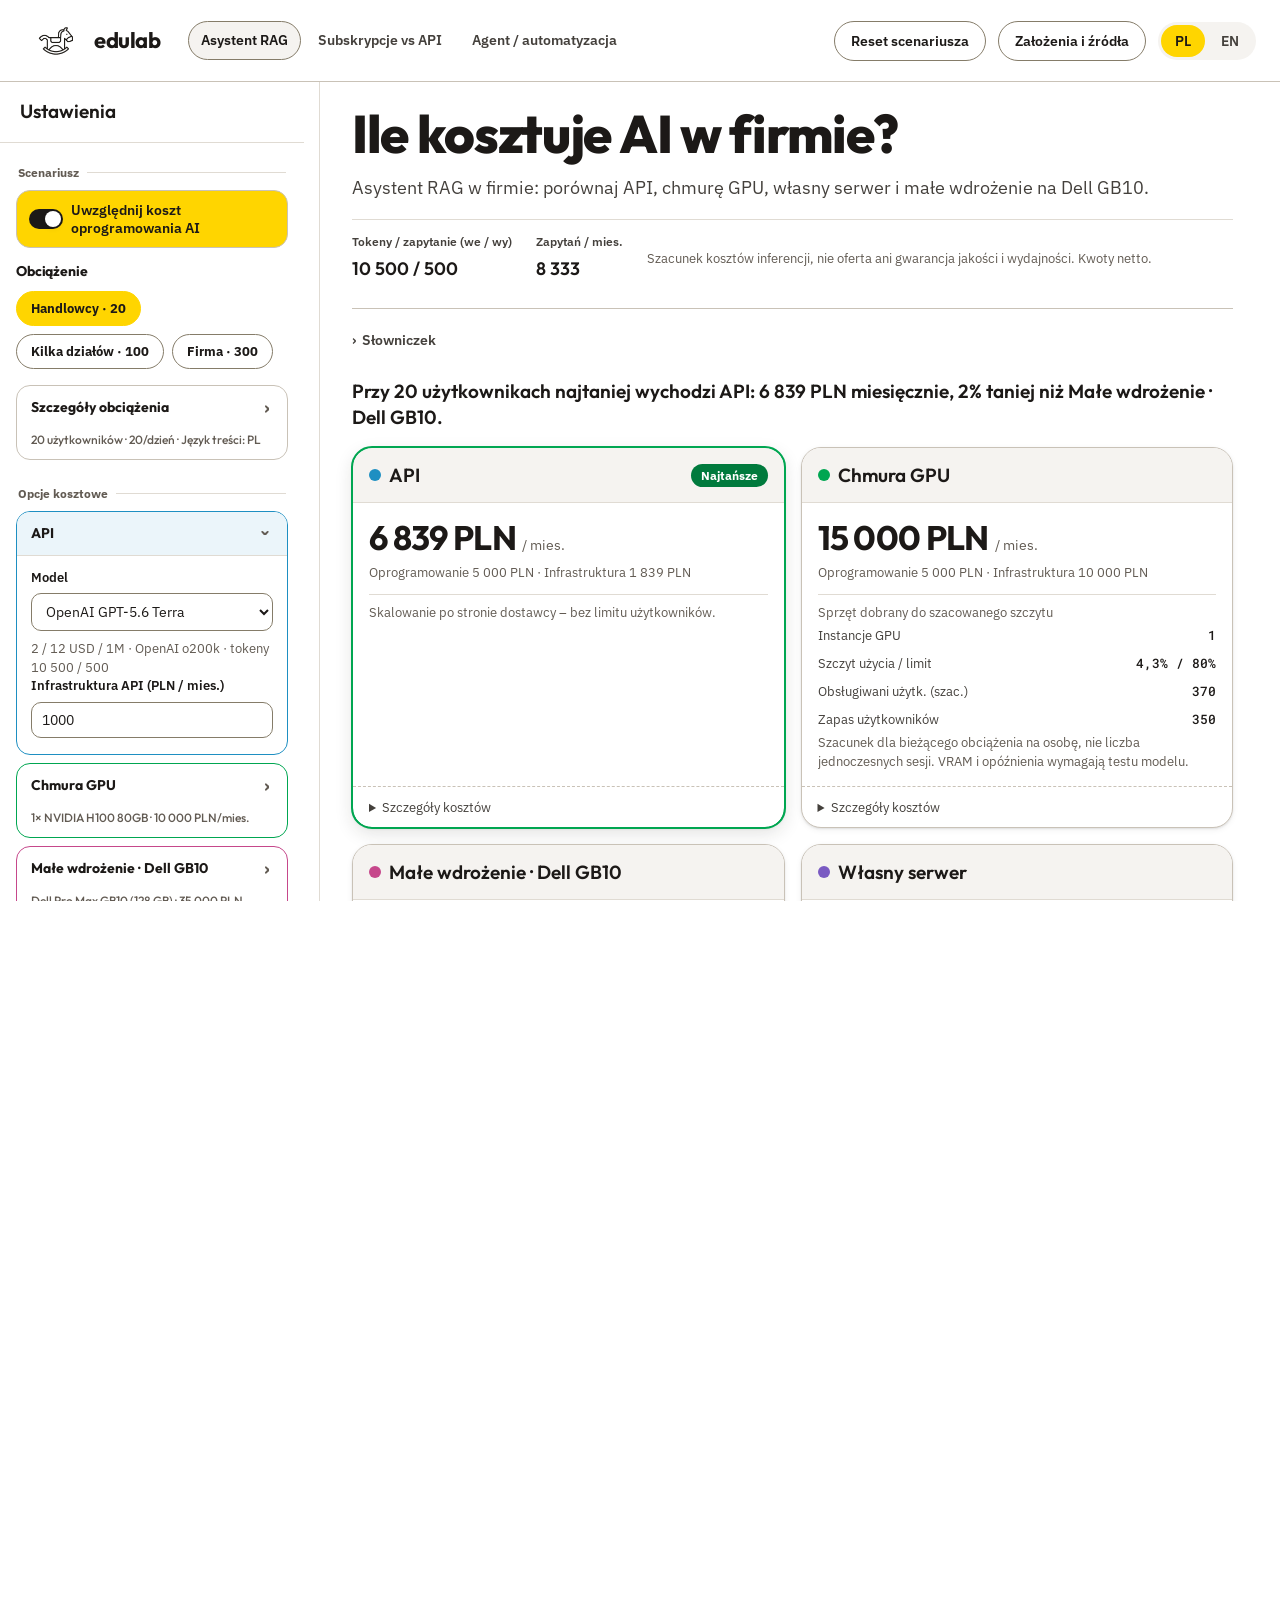
==== index.html @ 921cba5d "feat(prices): "Ceny modeli" panel on all three pages - sub/prices-ui.js (PriceUI): modal dialog that" ====
<!doctype html>
<html lang="pl">
<head>
<meta charset="utf-8">
<meta name="viewport" content="width=device-width, initial-scale=1">
<link rel="icon" type="image/png" sizes="256x256" href="assets/favicon.png">
<title>Kalkulator kosztów AI – API, chmura, własny serwer</title>
<link rel="preconnect" href="https://fonts.googleapis.com">
<link rel="preconnect" href="https://fonts.gstatic.com" crossorigin>
<link rel="stylesheet" href="https://fonts.googleapis.com/css2?family=Outfit:wght@400;500;600;700;800&family=IBM+Plex+Sans:wght@400;500;600;700&family=Roboto+Mono:wght@400;500&display=swap">
<link rel="stylesheet" href="sub/prices.css">
<style>
/* ============================================================
   edulab – Colors & Type foundation
   Fonts loaded from Google Fonts (CDN). See README "Visual
   Foundations" for substitution notes.
   ============================================================ */


:root {
  /* ---- Brand fonts ---- */
  --font-display: 'Outfit', 'IBM Plex Sans', system-ui, sans-serif;
  --font-sans:    'IBM Plex Sans', system-ui, -apple-system, sans-serif;
  --font-mono:    'Roboto Mono', ui-monospace, 'SF Mono', Menlo, monospace;

  /* ============================================================
     RAW COLOR TOKENS
     ============================================================ */

  /* Paper – page background is white; the sand steps are wells/alternating sections */
  --paper:    #FFFFFF;   /* page background (white)    */
  --paper-2:  #F5F3F0;   /* alternating section        */
  --paper-3:  #EAE6E0;   /* deepest sand / wells       */
  --surface:  #FFFFFF;   /* cards & sheets             */

  /* Ink – warm near-black text & lines */
  --ink:      #1C1917;   /* primary text               */
  --ink-2:    #44403C;   /* secondary text             */
  --ink-3:    #625B53;   /* muted / placeholder        */
  --line:     #E0DBD3;   /* hairline borders           */
  --line-2:   #C9C2B7; --line-strong: #857C69; /* control borders >= 3:1 */ --track: color-mix(in srgb, var(--ink) 24%, transparent);   /* stronger borders           */

  /* ---- Brand: Yellow main · Blue + Green secondary · Red danger ----
     Plain saturated colours. A "-soft" tint IS the saturated colour
     (panels and chips are solid), "-ink" is the text colour ON it:
     white on blue/green/red, dark ink on yellow. Never colour-on-colour
     (no green text on green); the saturated colour itself goes only on
     white or black. */

  /* Yellow – primary (buttons, progress, values on dark panels) */
  --yellow:      #FFD500;
  --yellow-600:  #F0C800;  /* hover / press          */
  --yellow-soft: #FFD500;  /* chip / panel fill      */
  --yellow-ink:  #1C1917;  /* text on yellow         */

  /* Blue – secondary (panels, chips, correct / selected state) */
  --blue:      #1E8FC2;
  --blue-600:  #177AA8;
  --blue-soft: #177AA8;
  --blue-ink:  #FFFFFF;

  /* Green – secondary support (chips, success) */
  --green:      #00A651;
  --green-600:  #078342;
  --green-soft: #078342;
  --green-ink:  #FFFFFF;
  --success-chip: #007A3D; /* darker success chip for small white text */
  --success-chip-ink: #FFFFFF;

  /* Red – danger / important / wrong (use sparingly) */
  --red:      #E5322D;
  --red-600:  #C92823;
  --red-soft: #C92823;
  --red-ink:  #FFFFFF;

  /* Legacy role aliases – older edulab apps use these names */
  --marigold: var(--yellow); --marigold-600: var(--yellow-600); --marigold-soft: var(--yellow-soft); --marigold-ink: var(--yellow-ink);
  --teal:     var(--blue);   --teal-600:     var(--blue-600);   --teal-soft:     var(--blue-soft);   --teal-ink:     var(--blue-ink);
  --sky:      var(--green);                                     --sky-soft:      var(--green-soft);  --sky-ink:      var(--green-ink);
  --coral:    var(--red);    --coral-600:    var(--red-600);    --coral-soft:    var(--red-soft);    --coral-ink:    var(--red-ink);

  /* Play palette – subject/category colours in the kids app */
  --play-sun:    #FFD500;
  --play-grass:  #00A651;
  --play-berry:  #C6478B;
  --play-grape:  #7A5AC2;
  --play-sky:    #1E8FC2;
  --play-coral:  #E5322D;

  /* ---- Semantic ---- */
  --success:      #00A651;  --success-soft: #078342;  --success-ink: #FFFFFF;
  --warning:      #FFD500;  --warning-soft: #FFD500;  --warning-ink: #1C1917;
  --danger:       #E5322D;  --danger-soft:  #C92823;  --danger-ink:  #FFFFFF;
  --info:         #1E8FC2;  --info-soft:    #177AA8;  --info-ink:    #FFFFFF;

  /* ---- Functional aliases ---- */
  --bg:        var(--paper);
  --fg:        var(--ink);
  --fg-muted:  var(--ink-2);
  --primary:   var(--yellow);
  --on-primary:#1C1917;      /* dark text on yellow */
  --focus-ring: 0 0 0 2px var(--paper), 0 0 0 5px var(--ink);

  /* ============================================================
     COMPONENT TOKENS
     Keep component typography, alignment and translucent surfaces
     in one place so the page can be reskinned without selector edits.
     ============================================================ */
  --transparent: transparent;
  --header-bg: var(--paper);
  --dialog-backdrop: rgba(28, 25, 23, .45);
  --align-start: left;
  --align-center: center;
  --align-end: right;
  --font-code-size: .92em;
  --wordmark-size: 22px;
  --title-size: clamp(2.3rem, 5vw, 3.3rem);
  --lead-size: 1.15rem;
  --sidebar-width: 320px;
  --header-height: 81px;
  --tag-size: 12px;
  --label-size: 12px;
  --field-label-size: 13px;
  --pill-sm-size: 13px;
  --chevron-size: 18px;
  --small-size: 12.5px;
  --tiny-size: 12px;
  --body-tight-size: 15px;
  --stat-size: 20px;
  --total-size: 34px;
  --disclosure-size: 15px;
  --chart-tick-size: 11px;
  --chart-label-size: 12px;
  --chart-tick-align: end;
  --chart-x-align: middle;
  --line-height-body: 1.6;
  --line-height-note: 1.5;
  --line-height-tight: 1.45;

  /* ============================================================
     SPACING  (4pt base)
     ============================================================ */
  --sp-1: 4px;  --sp-2: 8px;  --sp-3: 12px; --sp-4: 16px;
  --sp-5: 20px; --sp-6: 24px; --sp-8: 32px; --sp-10: 40px;
  --sp-12: 48px; --sp-16: 64px; --sp-20: 80px; --sp-24: 96px;

  /* ---- Radii (friendly, generous) ---- */
  --r-xs: 6px; --r-sm: 10px; --r-md: 14px; --r-lg: 20px; --r-xl: 28px; --r-pill: 999px;

  /* ---- Elevation – warm, low, soft ---- */
  --shadow-sm: 0 1px 2px rgba(33,30,26,.10), 0 2px 6px rgba(33,30,26,.06);
  --shadow-md: 0 6px 18px rgba(33,30,26,.12), 0 1px 3px rgba(33,30,26,.08);
  --shadow-lg: 0 16px 40px rgba(33,30,26,.12), 0 3px 8px rgba(33,30,26,.06);
  --shadow-primary:  0 8px 22px color-mix(in srgb, var(--yellow) 30%, transparent);
  --shadow-marigold: var(--shadow-primary);   /* legacy alias */

  /* ============================================================
     TYPE SCALE (semantic sizes)
     ============================================================ */
  --display-font:  clamp(48px, 6vw, 72px);
  --h1: 44px; --h2: 33px; --h3: 25px; --h4: 19px;
  --body-lg: 18px; --body: 16px; --body-sm: 14px;
  --caption: 13px; --overline: 12px;
}

body.edu {
  background: var(--paper);
  color: var(--ink);
  font-family: var(--font-sans);
  line-height: var(--line-height-body);
}


/* ─── Layout ─── */
* { box-sizing: border-box; }
body { margin: 0; padding: 0; height: 100dvh; overflow: hidden; }
.edu-header { position: sticky; top: 0; z-index: 50; width: 100%; background: var(--header-bg);
  border-bottom: 1px solid var(--line-2); }
.edu-header-inner { height: var(--header-height); padding: 0 var(--sp-6); display: flex; align-items: center; gap: 12px; }
.edu-logo { width: 64px; height: 64px; display: block; margin-right: -6px; }
.edu-wordmark { font-family: var(--font-display); font-weight: 700; font-size: var(--wordmark-size); letter-spacing: -.02em; color: var(--ink); }
.header-spacer { flex: 1; }
.sub-nav { display: flex; flex-wrap: wrap; gap: 4px; min-width: 0; margin-left: var(--sp-4); }
.sub-nav a { font-family: var(--font-sans); font-weight: 600; font-size: var(--body-sm); color: var(--ink-2); text-decoration: none; padding: 7px 12px; border-radius: var(--r-pill); border: 1px solid var(--transparent); white-space: nowrap; transition: background-color .15s; }
.sub-nav a:hover { background: var(--paper-2); }
.sub-nav a[aria-current="page"] { color: var(--ink); background: var(--paper-2); border-color: var(--line-strong); }
.sub-nav a:focus-visible { outline: 3px solid var(--transparent); box-shadow: var(--focus-ring); }
main { display: grid; grid-template-columns: var(--sidebar-width) minmax(0, 1fr); height: calc(100dvh - var(--header-height)); }
.page-head { text-align: var(--align-start); margin-bottom: var(--sp-5); padding-bottom: var(--sp-6); border-bottom: 1px solid var(--line-2); }
.app-title { font-family: var(--font-display); font-weight: 800; font-size: var(--title-size);
  letter-spacing: -.025em; line-height: 1.05; color: var(--ink); margin: 0 0 var(--sp-3); }
.edu-lead { font-size: var(--lead-size); line-height: 1.6; color: var(--ink-2); margin: 0; }
section { margin-bottom: var(--sp-8); }
.sec-title { font-family: var(--font-display); font-weight: 600; font-size: var(--h3); color: var(--ink); margin: 0 0 var(--sp-4); letter-spacing: -.01em; }
.sec-note { color: var(--ink-2); font-size: var(--body-sm); margin: calc(-1 * var(--sp-2)) 0 var(--sp-4); }

/* ─── Controls ─── */
.edu-seg { display: inline-flex; flex-wrap: wrap; gap: 2px; padding: 3px; background: var(--paper-2); border-radius: var(--r-pill); }
.edu-seg button { border: none; background: var(--transparent); padding: 7px 14px; border-radius: var(--r-pill);
  font-family: var(--font-sans); font-weight: 600; font-size: var(--body-sm); color: var(--ink-2); cursor: pointer; transition: background-color .15s; }
.edu-seg button:hover { background: var(--paper-3); }
.edu-seg button.active { background: var(--yellow); color: var(--yellow-ink); }
.edu-seg button:focus-visible, .edu-btn:focus-visible, .ghost-btn:focus-visible, input:focus-visible, select:focus-visible, tr:focus-visible { outline: 3px solid transparent; box-shadow: var(--focus-ring); }
.toolbar { display: flex; flex-wrap: wrap; align-items: center; gap: var(--sp-3); margin-bottom: var(--sp-5); }
.toolbar .label { font-family: var(--font-mono); font-size: var(--overline); letter-spacing: .12em; text-transform: uppercase; color: var(--ink-3); }

.grid-3 { display: grid; grid-template-columns: repeat(3, 1fr); gap: 18px; }
.grid-3 > * { min-width: 0; }
.grid-4 { display: grid; grid-template-columns: repeat(4, 1fr); gap: 16px; }
.grid-4 > * { min-width: 0; }
.opt-stack { font-family: var(--font-sans); font-size: var(--small-size); letter-spacing: 0; color: var(--ink-3); margin: 6px 0 0; }
#app[data-state="invalid"] .opt-stack { display: none; }
.card { background: var(--surface); border: 1px solid var(--line-2); border-radius: var(--r-lg); box-shadow: var(--shadow-sm); padding: 22px 24px; }
/* Zoned card: stone head strip, white body, dashed foot */
.card.zoned { padding: 0; overflow: hidden; display: flex; flex-direction: column; }
.card.zoned > .card-head { margin: 0; padding: 14px 22px; background: var(--paper-2); border-bottom: 1px solid var(--line); }
.card.zoned > .card-head.stack { flex-direction: column; align-items: flex-start; gap: 2px; }
.card.zoned > .card-head.stack .chart-title, .card.zoned > .card-head.stack .chart-sub { margin: 0; }
.card-body { padding: 18px 22px; flex: 1; min-width: 0; }
.card-foot { padding: 4px 22px; border-top: 1px dashed var(--line-2); }
.card-head { display: flex; align-items: center; gap: var(--sp-3); margin-bottom: var(--sp-4); }
.card-head h3 { font-family: var(--font-display); font-weight: 600; font-size: var(--h4); margin: 0; color: var(--ink); }
.dot { width: 12px; height: 12px; border-radius: 50%; flex: none; }
.field { display: flex; flex-direction: column; justify-content: flex-end; gap: 5px; margin-bottom: var(--sp-3); }
.field label { font-family: var(--font-sans); font-weight: 600; font-size: var(--field-label-size); letter-spacing: 0; text-transform: none; color: var(--ink); }
.field input, .field select { font-family: var(--font-sans); font-size: var(--body); color: var(--ink); background: var(--surface);
  border: 1px solid var(--line-strong); border-radius: var(--r-sm); padding: 9px 12px; width: 100%; }
.field select { cursor: pointer; }
.field-row { display: grid; grid-template-columns: 1fr 1fr; gap: var(--sp-3); }
.hint { font-size: var(--small-size); color: var(--ink-3); margin: 0; line-height: var(--line-height-tight); }
.check { display: flex; gap: 8px; align-items: center; font-size: var(--body-sm); color: var(--ink-2); margin-bottom: var(--sp-3); cursor: pointer; }
.check input { accent-color: var(--yellow); width: 16px; height: 16px; }

.edu-btn { font-family: var(--font-display); font-weight: 600; font-size: var(--body-sm); background: var(--yellow); color: var(--on-primary);
  border: none; border-radius: var(--r-pill); padding: 10px 18px; cursor: pointer; transition: background-color .15s; }
.edu-btn:hover { background: var(--yellow-600); }
.ghost-btn { font-family: var(--font-sans); font-weight: 600; font-size: var(--body-sm); background: var(--transparent); color: var(--ink);
  border: 1px solid var(--line-strong); border-radius: var(--r-pill); padding: 10px 16px; cursor: pointer; transition: background-color .15s; }
.ghost-btn:hover { background: var(--paper-2); }

/* ─── Results ─── */
.edu-chip { font-family: var(--font-sans); font-weight: 700; font-size: var(--label-size); letter-spacing: 0; padding: 4px 10px; border-radius: var(--r-pill); white-space: nowrap; }
.chip-win { background: var(--success-chip); color: var(--success-chip-ink); }
.chip-warn { background: var(--red-soft); color: var(--red-ink); }
.chip-mini { background: var(--paper-3); color: var(--ink); }
.chip-standard { background: var(--blue-soft); color: var(--blue-ink); }
.chip-frontier { background: var(--ink); color: var(--paper); }
.chip-rec { background: var(--blue-soft); color: var(--blue-ink); }
.option.recommended { border-color: var(--blue); outline: 2px solid var(--blue); outline-offset: -1px; }
.opt-capacity { margin-top: var(--sp-3); padding-top: var(--sp-2); border-top: 1px solid var(--line); }
.opt-capacity .line { flex-wrap: wrap; font-size: var(--small-size); }
.opt-capacity .line b { white-space: normal; overflow-wrap: anywhere; }
#app[data-state="invalid"] .opt-capacity { display: none; }
.option.winner { border-color: var(--green); box-shadow: var(--shadow-md); outline: 2px solid var(--green); outline-offset: -1px; }
.two-col { display: grid; grid-template-columns: 1fr 1fr; gap: 18px; align-items: stretch; }

/* ─── Charts ─── */
.chart-card { padding: 20px 20px 14px; }
.chart-title { font-family: var(--font-display); font-weight: 600; font-size: var(--h4); margin: 0 0 4px; color: var(--ink); }
.chart-sub { font-size: var(--caption); color: var(--ink-3); margin: 0 0 var(--sp-3); }
.legend { display: flex; flex-wrap: wrap; gap: 14px; margin-bottom: 6px; font-size: var(--caption); color: var(--ink-2); }
.legend span { display: inline-flex; align-items: center; gap: 6px; }
.legend svg { display: block; }
.chart-wrap { position: relative; width: 100%; }
.chart-wrap svg { display: block; width: 100%; height: auto; overflow: visible; }
.tip { position: absolute; pointer-events: none; background: var(--surface); border: 1px solid var(--line); border-radius: var(--r-sm);
  box-shadow: var(--shadow-md); padding: 8px 10px; font-size: var(--small-size); color: var(--ink-2); min-width: 170px; z-index: 5; transition: opacity .1s; }
.tip .tip-head { font-family: var(--font-mono); font-size: var(--label-size); color: var(--ink-3); margin-bottom: 4px; }
.tip .row { display: flex; align-items: center; gap: 8px; padding: 1px 0; }
.tip .row b { color: var(--ink); font-weight: 600; font-family: var(--font-mono); margin-left: auto; padding-left: 10px; }
details.data-table { margin-top: 6px; font-size: var(--caption); color: var(--ink-2); }
details.data-table summary { cursor: pointer; color: var(--ink-3); font-family: var(--font-sans); font-weight: 600; font-size: var(--label-size); letter-spacing: 0; text-transform: none; }

/* ─── Model table ─── */
.table-wrap { overflow-x: auto; border: 1px solid var(--line-2); border-radius: var(--r-lg); background: var(--surface); }
table { width: 100%; border-collapse: collapse; font-size: var(--body-sm); }
th { font-family: var(--font-sans); font-weight: 600; font-size: var(--label-size); letter-spacing: 0; text-transform: none; color: var(--ink);
  text-align: var(--align-start); padding: 12px 14px; border-bottom: 1px solid var(--line-2); background: var(--paper-3); white-space: nowrap; }
td { padding: 10px 14px; border-bottom: 1px solid var(--line); color: var(--ink-2); white-space: nowrap; }
td.num, th.num { text-align: var(--align-end); font-family: var(--font-mono); font-variant-numeric: tabular-nums; }
td.num { color: var(--ink); }
tbody tr { cursor: pointer; transition: background-color .12s; }
tbody tr:nth-child(even) td { background: var(--paper-2); }
tbody tr:hover td { background: var(--paper-3); }
tbody tr.selected td { background: var(--yellow); color: var(--yellow-ink); }
tbody td:first-child { color: var(--ink); font-weight: 600; }
tbody tr:last-child td { border-bottom: none; }
td.name { color: var(--ink); font-weight: 600; }
.mini-table td, .mini-table th { padding: 6px 10px; }

.drop { border: 1.5px dashed var(--line-strong); border-radius: var(--r-md); padding: 12px 16px; display: flex; flex-wrap: wrap; align-items: center; gap: var(--sp-3); color: var(--ink-2); font-size: var(--body-sm); transition: background-color .15s; }
.drop.over { background: var(--paper-2); }
.drop .src { font-family: var(--font-mono); font-size: var(--tiny-size); color: var(--ink); }
footer.shortcuts { color: var(--ink-3); font-size: var(--small-size); text-align: var(--align-center); margin-top: var(--sp-8); }
.sr-only { position: absolute; width: 1px; height: 1px; overflow: hidden; clip: rect(0 0 0 0); white-space: nowrap; }

/* ─── Assumptions dialog ─── */
dialog.assump { border: none; border-radius: var(--r-xl); padding: 0; width: min(980px, calc(100% - 32px)); max-height: calc(100vh - 48px);
  background: var(--surface); color: var(--ink); box-shadow: var(--shadow-lg); }
dialog.assump::backdrop { background: var(--dialog-backdrop); }
dialog.assump[open] { animation: fadeIn .18s ease-out; }
@keyframes fadeIn { from { opacity: 0; transform: translateY(8px); } to { opacity: 1; transform: none; } }
.assump-head { position: sticky; top: 0; z-index: 2; background: var(--paper-2); border-bottom: 1px solid var(--line);
  display: flex; align-items: center; gap: var(--sp-3); padding: 18px 26px; }
.assump-head h2 { font-family: var(--font-display); font-weight: 700; font-size: var(--h3); margin: 0; flex: 1; letter-spacing: -.01em; }
.assump-body { padding: 8px 26px 26px; }
.assump-body > p { color: var(--ink-2); font-size: var(--body-sm); margin: 12px 0 4px; }
.assump-sec h3 { font-family: var(--font-display); font-weight: 600; font-size: var(--h4); margin: 22px 0 10px; }
.assump-table td { white-space: normal; vertical-align: top; }
button.link { background: none; border: 0; padding: 0; font: inherit; color: inherit; text-decoration: underline; cursor: pointer; font-weight: 700; }
.assump-table td.name { width: 22%; }
.assump-table td.val { width: 26%; font-family: var(--font-mono); font-size: var(--small-size); color: var(--ink); }
.assump-table td.note { color: var(--ink-2); line-height: var(--line-height-note); }
.assump-table tbody tr { cursor: default; }
.assump-table a { color: var(--blue-600); font-weight: 600; text-decoration: none; white-space: nowrap; }
.assump-table a:hover { text-decoration: underline; }
.csv-row { display: flex; flex-wrap: wrap; align-items: center; gap: var(--sp-3); }
.csv-row .drop { flex: 1 1 320px; }

/* Invalid input keeps the correction controls visible while pausing derived results. */
#validationStatus, #csvError {
  color: var(--red-ink);
  background: var(--red-soft);
  border-radius: var(--r-md);
  padding: var(--sp-3) var(--sp-4);
  margin: 0 0 var(--sp-4);
  font-size: var(--body-sm);
  line-height: var(--line-height-tight);
}
#app[data-state="invalid"] .opt-total,
#app[data-state="invalid"] .opt-lines,
#app[data-state="invalid"] #modelNote,
#app[data-state="invalid"] #bars,
#app[data-state="invalid"] #answers,
#app[data-state="invalid"] #chartTime,
#app[data-state="invalid"] #legendTime,
#app[data-state="invalid"] #tableTime { display: none; }
input[aria-invalid="true"], select[aria-invalid="true"] {
  border-color: var(--red);
  outline: 2px solid var(--red);
  outline-offset: 1px;
}
progress#fileProgress { accent-color: var(--yellow); }

@media (max-width: 768px) {
  .assump-table td.name, .assump-table td.val { width: auto; }
  .assump-head, .assump-body { padding-left: 16px; padding-right: 16px; }
  .edu-header-inner { padding: 6px 16px; }
  main { padding: 24px 16px 50px; }
  .grid-3, .grid-4, .two-col { grid-template-columns: 1fr; }
}

/* ─── v3: simplified layout ─── */
.sec-row { display: flex; flex-wrap: wrap; align-items: center; justify-content: space-between; gap: var(--sp-3); margin-bottom: var(--sp-4); }
.sec-row .sec-title { margin: 0; }
.fields-grid { display: grid; grid-template-columns: repeat(6, 1fr); gap: var(--sp-3); }
.workload-foot { display: flex; flex-wrap: wrap; align-items: flex-end; gap: var(--sp-6); margin-top: var(--sp-2); padding-top: var(--sp-4); border-top: 1px dashed var(--line); }
.seg-inline { margin: 0; }
.stat { display: flex; flex-direction: column; gap: 4px; }
.stat span { font-family: var(--font-sans); font-weight: 600; font-size: var(--label-size); letter-spacing: 0; text-transform: none; color: var(--ink-2); }
.stat b { font-family: var(--font-display); font-weight: 600; font-size: var(--stat-size); color: var(--ink); }
.option { display: flex; flex-direction: column; }
.option .card-head .chip-slot { margin-left: auto; }
.opt-total { display: flex; align-items: baseline; gap: 6px; }
.opt-total .big { min-width: 0; overflow-wrap: anywhere; font-family: var(--font-display); font-weight: 700; font-size: var(--total-size); letter-spacing: -.02em; color: var(--ink); line-height: 1.1; }
.opt-total .per { font-size: var(--body-sm); color: var(--ink-3); }
.opt-lines { margin: var(--sp-3) 0 var(--sp-4); background: var(--paper-2); border-radius: var(--r-md); padding: 10px 14px; }
.line { display: flex; justify-content: space-between; gap: var(--sp-3); padding: 6px 0; font-size: var(--body-sm); color: var(--ink-2); }
.line b { font-family: var(--font-mono); font-weight: 500; color: var(--ink); text-align: var(--align-end); white-space: nowrap; }
.line-total { border-top: 1px solid var(--line-2); margin-top: 2px; padding-top: 8px; color: var(--ink); font-weight: 600; }
.line-total b { font-weight: 700; }
.line-muted { font-size: var(--caption); }
.line-muted b { color: var(--ink-2); }
.line-total + .line-muted { border-top: 1px dashed var(--line-2); margin-top: 6px; padding-top: 8px; }
.warn-line { margin: 8px 0 2px; }
.opt-settings { min-width: 0; }
.bars { display: flex; flex-direction: column; gap: var(--sp-3); margin: var(--sp-3) 0 var(--sp-5); }
.bar-row { display: grid; grid-template-columns: minmax(90px, 34%) 1fr auto; align-items: center; gap: 10px; font-size: var(--body-sm); }
.bar-label { color: var(--ink-2); overflow: hidden; text-overflow: ellipsis; white-space: nowrap; }
.bar-track { height: 14px; }
.bar-fill { height: 100%; border-radius: 0 4px 4px 0; transition: width .25s ease-out; }
.bar-value { font-family: var(--font-mono); font-weight: 500; color: var(--ink); white-space: nowrap; }
.answers { list-style: none; margin: 0; padding: 0; }
.answers li { display: block; padding: 9px 0; border-top: 1px dashed var(--line); font-size: var(--body-sm); color: var(--ink-2); }
.answers li b { font-family: var(--font-display); font-weight: 600; color: var(--ink); text-align: var(--align-end); }
.answers li.hint { display: block; border-top: none; padding-top: var(--sp-2); font-size: var(--small-size); line-height: var(--line-height-tight); color: var(--ink-3); }
details.panel { background: var(--surface); border: 1px solid var(--line-2); border-radius: var(--r-lg); box-shadow: var(--shadow-sm); margin-bottom: var(--sp-4); overflow: hidden; }
details.panel > summary { cursor: pointer; list-style: none; padding: 16px 24px; font-family: var(--font-display); font-weight: 600; font-size: var(--h4); color: var(--ink); display: flex; align-items: center; gap: 10px; }
details.panel > summary::-webkit-details-marker { display: none; }
details.panel > summary::before { content: '›'; display: inline-grid; place-items: center; width: 18px; height: 18px; color: var(--ink-3); font-family: var(--font-sans); font-size: var(--chevron-size); line-height: 1; flex: none; transition: transform .15s; }
details.panel[open] > summary::before { transform: rotate(90deg); }
details.panel > :not(summary) { margin-left: 24px; margin-right: 24px; }
details.panel[open] { padding-bottom: 20px; }
/* ─── Ported from ilekosztuje (edulab tokens) ─── */
.field-help { font-size: var(--body-sm); color: var(--ink-3); margin: 2px 0 0; line-height: 1.35; }
.glossary-wrap { margin-bottom: var(--sp-5); }
.glossary-wrap > summary { cursor: pointer; list-style: none; font-weight: 600; color: var(--ink-2); font-size: var(--body-sm); margin-bottom: var(--sp-2); }
.glossary-wrap > summary::-webkit-details-marker { display: none; }
.glossary-wrap > summary::before { content: '›'; display: inline-block; margin-right: 6px; transition: transform .15s; }
.glossary-wrap[open] > summary::before { transform: rotate(90deg); }
.glossary { display: grid; grid-template-columns: repeat(auto-fit, minmax(220px, 1fr)); gap: var(--sp-3); margin: 0; }
.glossary dt { font-weight: 700; color: var(--ink); font-size: var(--body-sm); }
.glossary dd { margin: 2px 0 0; color: var(--ink-3); font-size: var(--body-sm); line-height: 1.4; }
.verdict { font-family: var(--font-display); font-size: var(--h4); font-weight: 600; color: var(--ink); margin: 0 0 var(--sp-4); line-height: 1.35; }
.answers li.key { color: var(--ink); font-weight: 600; font-size: var(--body); padding-left: 14px; position: relative; }
.answers li.key::before { content: ''; position: absolute; left: 0; top: 16px; width: 7px; height: 7px; border-radius: 50%; background: var(--yellow-600); }
button.link { background: none; border: 0; padding: 0; font: inherit; color: inherit; text-decoration: underline; cursor: pointer; font-weight: 700; }
.card.secondary, details.panel.secondary { box-shadow: none; background: var(--paper-2); }
.option .card-foot { margin-top: auto; }
.option[data-eligible="false"] { opacity: .75; border: 1.5px dashed var(--line-2); background: var(--paper-2); box-shadow: none; outline: none; }
.option[data-eligible="false"] .opt-total .big { color: var(--ink-3); font-size: calc(var(--total-size) * .7); }
.opt-capacity:empty { display: none; }
.bar-row[data-unavailable="true"] .bar-label { opacity: .7; }
.legend-unavailable { opacity: .7; }
#presets { display: flex; flex-wrap: wrap; gap: var(--sp-2); }
#presets button { font-family: var(--font-sans); font-weight: 700; font-size: var(--pill-sm-size); padding: 8px 14px; border-radius: var(--r-pill); border: 1.5px solid var(--line-strong); background: var(--surface); color: var(--ink); cursor: pointer; transition: background-color .2s, color .2s, border-color .2s; }
#presets button:hover { background: var(--paper-2); }
#presets button[aria-pressed="true"] { background: var(--yellow); border-color: var(--yellow); color: var(--yellow-ink); }
#presets button:focus-visible { box-shadow: var(--focus-ring); outline: none; }
/* sidebar structure */
.settings-group { margin-bottom: var(--sp-6); }
.group-title { font-family: var(--font-sans); font-weight: 700; font-size: var(--label-size); color: var(--ink-3); margin: 0 0 var(--sp-2); padding: 0 2px; display: flex; align-items: center; gap: 8px; }
.group-title::after { content: ''; flex: 1; height: 1px; background: var(--line); }
.settings-body .sec-row { display: flex; flex-wrap: wrap; align-items: center; gap: var(--sp-2) var(--sp-3); }
.settings-body .sec-row .sec-title { flex: 1 1 100%; font-size: var(--body-sm); font-weight: 700; color: var(--ink); margin-bottom: 0; }
.settings-body details.settings-section { border: 1px solid var(--line-2); border-radius: var(--r-md); background: var(--surface); margin-bottom: var(--sp-2); box-shadow: none; padding: 0; overflow: hidden; }
.settings-body details.settings-section > summary { padding: 10px 12px 10px 14px; font-size: var(--body-sm); font-weight: 700; display: flex; flex-wrap: wrap; align-items: center; gap: 10px; }
.settings-body details.settings-section > summary > span:first-child { order: 1; }
.settings-body details.settings-section > summary::before { order: 3; margin-left: auto; width: 16px; height: 16px; }
.settings-body details.settings-section > summary:hover { background: var(--paper-2); }
.settings-body details.settings-section[open] > summary { background: var(--paper-2); border-bottom: 1px solid var(--line); }
.settings-body details.settings-section[open] { padding-bottom: 0; }
.settings-body details.settings-section > :not(summary) { margin: var(--sp-3) 14px 0; }
.settings-body details.settings-section > :last-child:not(summary) { margin-bottom: var(--sp-4); }
.settings-body details.settings-section > summary .sum-meta { display: block; flex: 1 1 100%; order: 4; font-weight: 500; font-size: var(--tiny-size); color: var(--ink-3); margin: 2px 0 0; white-space: nowrap; overflow: hidden; text-overflow: ellipsis; }
.settings-body details.settings-section[open] > summary .sum-meta { display: none; }
.settings-body details[data-accent] { border: 1.5px solid var(--accent, var(--line-2)); }
.settings-body details[data-accent="api"] { --accent: var(--blue); }
.settings-body details[data-accent="cloud"] { --accent: var(--green); }
.settings-body details[data-accent="small"] { --accent: var(--play-berry); }
.settings-body details[data-accent="own"] { --accent: var(--play-grape); }
.settings-body details[data-accent][open] > summary { background: color-mix(in srgb, var(--accent) 9%, var(--surface)); }
.settings-body #workloadDetails { margin-top: var(--sp-3); }
.check-software { padding: 10px 12px; margin: 0 0 var(--sp-3); border: 1px solid var(--line-2); border-radius: var(--r-md); background: var(--yellow-soft); color: var(--yellow-ink); font-weight: 600; font-size: var(--body-sm); position: relative; }
.check-software > span:last-child { white-space: pre-line; line-height: 1.3; }
.check-software input { position: absolute; opacity: 0; width: 1px; height: 1px; }
.switch-track { flex: none; width: 34px; height: 20px; border-radius: 999px; background: var(--line-strong); position: relative; transition: background-color .2s; }
.switch-track::after { content: ''; position: absolute; top: 2px; left: 2px; width: 16px; height: 16px; border-radius: 50%; background: var(--surface); box-shadow: var(--shadow-sm); transition: transform .2s; }
.check-software input:checked + .switch-track { background: var(--ink); }
.check-software input:checked + .switch-track::after { transform: translateX(14px); }
.check-software input:focus-visible + .switch-track { box-shadow: var(--focus-ring); }
.assump-sec { padding: 18px 0 8px; border-top: 1px solid var(--line); margin-top: 10px; }
.assump-sec:first-of-type { border-top: 0; margin-top: 0; }
.assump-sec h3 { margin: 0 0 10px; }

.ticker { position: sticky; top: 0; z-index: 3; display: flex; flex-wrap: wrap; gap: var(--sp-2) var(--sp-4); background: var(--surface); border-bottom: 1px solid var(--line); padding: var(--sp-2) 0; margin: calc(-1 * var(--sp-6)) 0 var(--sp-4); font-size: var(--body-sm); color: var(--ink-3); }
.ticker[hidden] { display: none; }
.ticker span { display: inline-flex; align-items: center; gap: 6px; white-space: nowrap; }
.ticker span::before { content: ''; width: 8px; height: 8px; border-radius: 50%; background: var(--dot, var(--ink-3)); }
.ticker span[data-path="api"] { --dot: var(--blue); } .ticker span[data-path="cloud"] { --dot: var(--green); }
.ticker span[data-path="small"] { --dot: var(--play-berry); } .ticker span[data-path="own"] { --dot: var(--play-grape); }
.ticker b { font-family: var(--font-mono); font-weight: 500; color: var(--ink); }
td.src { white-space: nowrap; color: var(--ink-3); font-size: var(--small-size); }
td.src a { color: var(--blue); font-weight: 700; text-decoration: none; }
td.src a:hover { text-decoration: underline; }
.cross-list { display: flex; flex-wrap: wrap; gap: 4px 14px; margin: var(--sp-2) 0 0; font-size: var(--small-size); color: var(--ink-3); }
.cross-list .cross-lead { font-weight: 700; color: var(--ink); }
.cross-list .cross-item::before { content: ''; display: inline-block; width: 7px; height: 7px; border-radius: 50%; border: 2px solid var(--blue); margin-right: 5px; vertical-align: middle; }
details.panel:not(.settings-section) > summary { background: var(--paper-2); }
details.panel:not(.settings-section)[open] > summary { border-bottom: 1px solid var(--line); margin-bottom: var(--sp-4); }
.adv-grid { display: grid; grid-template-columns: repeat(4, 1fr); gap: var(--sp-6); }
.adv-grid h4 { font-family: var(--font-sans); font-weight: 700; font-size: var(--body-sm); letter-spacing: 0; text-transform: none; color: var(--ink-3); margin: 4px 0 var(--sp-3); }
@media (max-width: 1000px) { .fields-grid { grid-template-columns: repeat(3, 1fr); } .adv-grid { grid-template-columns: repeat(2, 1fr); } }
@media (max-width: 768px) { .fields-grid, .adv-grid { grid-template-columns: repeat(2, 1fr); } .bar-row { grid-template-columns: 1fr auto; } .bar-track { grid-column: 1 / -1; grid-row: 2; } }

/* ─── Settings sidebar and results workspace ─── */
#settingsPanel { min-height: 0; overflow-y: auto; overscroll-behavior: contain; border-right: 1px solid var(--line); background: var(--surface); scrollbar-gutter: stable; }
.settings-head { position: sticky; top: 0; z-index: 2; display: flex; align-items: center; justify-content: space-between; gap: var(--sp-2); padding: var(--sp-4) var(--sp-5); background: var(--surface); border-bottom: 1px solid var(--line); }
.settings-head h2 { margin: 0; font: 600 var(--h4)/var(--line-height-tight) var(--font-display); }
.settings-body { padding: var(--sp-5) var(--sp-4) var(--sp-8); }
.settings-body section { margin-bottom: var(--sp-5); }
.settings-body .card { padding: 0; border: 0; border-radius: 0; box-shadow: none; }
.settings-body .fields-grid { grid-template-columns: repeat(2, minmax(0, 1fr)); gap: var(--sp-2) var(--sp-3); }
.settings-body .field { min-width: 0; margin-bottom: var(--sp-2); }
.settings-body .field input, .settings-body .field select { font-size: var(--body-sm); padding: var(--sp-2) 10px; }
.settings-body .workload-foot { padding-top: var(--sp-3); }
.settings-body .edu-seg button { padding: 6px 10px; }
.settings-body .adv-grid { grid-template-columns: minmax(0, 1fr); gap: var(--sp-5); }
.settings-body .field-row { grid-template-columns: repeat(2, minmax(0, 1fr)); }
.settings-body .hint, .settings-body .src { overflow-wrap: anywhere; }
details.settings-section { border: 0; border-top: 1px solid var(--line); border-radius: 0; box-shadow: none; margin-bottom: 0; }
details.settings-section > summary { padding: var(--sp-4) 0; font-size: var(--body); }
details.settings-section > :not(summary) { margin-left: 0; margin-right: 0; }
details.settings-section[open] { padding-bottom: var(--sp-4); }
#scenarioStatus { flex-basis: 100%; }
.status-line { margin: var(--sp-2) 0 0; min-height: 1em; }
.status-line:empty { display: none; }
#resultsPanel { min-width: 0; min-height: 0; overflow-y: auto; overscroll-behavior: contain; padding: var(--sp-6) clamp(20px, 2.5vw, 40px) var(--sp-8); scrollbar-gutter: stable; }
.results-context { display: flex; align-items: center; flex-wrap: wrap; gap: var(--sp-2) var(--sp-6); margin-top: var(--sp-4); padding-top: var(--sp-3); border-top: 1px solid var(--line); }
.results-context .hint { flex: 1 1 200px; margin: 0; }
.results-context .stat b { font-size: var(--body-lg); }
#resultsPanel .sec-title { font-size: var(--h4); margin-bottom: var(--sp-3); }
#resultsPanel > section { margin-bottom: var(--sp-5); }
#options { gap: var(--sp-4); }
#options .card-body { padding: var(--sp-4); }
#options .card-foot { padding: 2px var(--sp-4); }
#options .card-head { flex-wrap: wrap; gap: var(--sp-2); padding: 12px var(--sp-4); }
#options .opt-total { flex-wrap: wrap; }
#options .opt-lines { margin-bottom: 0; padding: var(--sp-2) var(--sp-3); }
#options .line { padding: 4px 0; gap: var(--sp-2); }
#options .line b { white-space: normal; overflow-wrap: anywhere; }
.cost-breakdown { margin: 0; }
.cost-breakdown > summary { cursor: pointer; font-size: var(--small-size); color: var(--ink-2); padding: var(--sp-2) 0; }
#app[data-state="invalid"] .cost-breakdown { display: none; }
#resultsPanel .two-col { grid-template-columns: minmax(0, .9fr) minmax(0, 1.1fr); }
#settingsToggle, #settingsClose, #settingsBackdrop { display: none; }
summary:focus-visible, #resultsPanel:focus-visible { outline: 3px solid transparent; outline-offset: 2px; box-shadow: var(--focus-ring); }
@media (min-width: 769px) and (max-width: 1400px) {
  #options.grid-4 { grid-template-columns: repeat(2, 1fr); }
}
@media (min-width: 769px) and (max-width: 1200px) {
  :root { --sidebar-width: 290px; --total-size: 28px; }
  #resultsPanel .two-col { grid-template-columns: minmax(0, 1fr); }
  #options { gap: var(--sp-2); }
  #options .card-head, #options .card-body { padding-left: var(--sp-3); padding-right: var(--sp-3); }
  #options .card-head .chip-slot { margin-left: 0; }
}
@media (min-width: 769px) and (max-width: 1200px) {
  .edu-header .edu-wordmark { display: none; }
  .sub-nav { margin-left: 0; gap: 0; }
  .sub-nav a { font-size: var(--small-size); padding: 6px 9px; }
  .edu-header .ghost-btn, .edu-header .edu-seg { flex-shrink: 0; white-space: nowrap; }
}
@media (max-width: 768px) {
  :root { --total-size: 32px; }
  /* The header takes the height of its (wrapping) content; main fills the rest of the viewport. */
  body { display: flex; flex-direction: column; }
  .edu-header { flex: none; }
  main { display: block; padding: 0; flex: 1; min-height: 0; height: auto; }
  .edu-header-inner { height: auto; padding: var(--sp-2) var(--sp-3); gap: var(--sp-2); flex-wrap: wrap; align-content: center; }
  /* Second row: the nav is one horizontally scrollable strip, the language switch sits at its end. */
  /* The basis leaves room for the PL/EN switch only, so the strip never fits on the first row. */
  .sub-nav { order: 10; flex: 1 1 calc(100% - 96px); min-width: 0; margin: 0; gap: 2px; flex-wrap: nowrap; overflow-x: auto; scrollbar-width: thin; }
  .sub-nav a { font-size: var(--small-size); padding: 5px 9px; }
  .edu-header .edu-seg { order: 11; flex: none; flex-wrap: nowrap; }
  .edu-header .edu-logo { width: 48px; height: 48px; }
  .edu-header .edu-wordmark { display: none; }
  .edu-header .ghost-btn, .edu-header .edu-seg button { font-size: var(--small-size); padding: 8px 10px; }
  #settingsToggle, #settingsClose { display: inline-flex; }
  #scenarioReset { display: none; }
  #settingsToggle { background: var(--yellow); color: var(--yellow-ink); border-color: var(--yellow); }
  #settingsPanel { display: none; position: fixed; inset: 0 auto 0 0; z-index: 80; width: min(360px, calc(100% - 32px)); box-shadow: var(--shadow-lg); }
  #app[data-settings="open"] #settingsPanel { display: block; animation: fadeIn .18s ease-out; }
  #app[data-settings="open"] #settingsBackdrop:not([hidden]) { display: block; position: fixed; inset: 0; z-index: 70; width: 100%; height: 100%; padding: 0; border: 0; background: var(--dialog-backdrop); }
  #resultsPanel { height: 100%; padding: var(--sp-5) var(--sp-4) var(--sp-8); }
  #resultsPanel .two-col, #options { grid-template-columns: minmax(0, 1fr); }
  .results-context { gap: var(--sp-3); }
  .results-context .hint { flex-basis: 100%; }
}
@media (prefers-reduced-motion: reduce) { #app[data-settings="open"] #settingsPanel { animation: none; } }
</style>
</head>
<body class="edu">
<header class="edu-header"><div class="edu-header-inner">
  <img class="edu-logo" alt="edulab" src="[data-uri]">
  <span class="edu-wordmark">edulab</span>
  <nav class="sub-nav" aria-label="Kalkulatory">
    <a href="index.html" data-nav="rag" data-t="navRag" aria-current="page"></a>
    <a href="seats.html" data-nav="seats" data-t="navSeats"></a>
    <a href="agent.html" data-nav="agent" data-t="navAgent"></a>
  </nav>
  <span class="header-spacer"></span>
  <button type="button" class="ghost-btn" id="settingsToggle" aria-controls="settingsPanel" aria-expanded="false" data-t="settingsTitle"></button>
  <button type="button" class="ghost-btn" id="scenarioReset" data-t="scenarioReset"></button>
  <button type="button" class="ghost-btn js-assump" data-t="assumpBtn"></button>
  <div class="edu-seg" role="group" aria-label="Język / Language">
    <button type="button" data-lang="pl">PL</button>
    <button type="button" data-lang="en">EN</button>
  </div>
</div></header>

<main id="app" data-state="loading" data-settings="closed">
  <button type="button" id="settingsBackdrop" tabindex="-1" aria-label="Close settings" hidden></button>
  <aside id="settingsPanel" aria-labelledby="settingsTitle">
    <div class="settings-head">
      <h2 id="settingsTitle" data-t="settingsTitle"></h2>
      <button type="button" class="ghost-btn" id="settingsClose" data-t="settingsDone"></button>
    </div>
    <div class="settings-body">
      <div class="settings-group" data-group="scenario">
      <h3 class="group-title" data-t="groupScenario"></h3>
      <label class="check check-software"><input type="checkbox" id="softwareOn"><span class="switch-track" aria-hidden="true"></span><span data-t="softwareOn"></span></label>
      <section>
    <div class="sec-row">
      <h2 class="sec-title" id="workloadTitle" data-t="secWorkload"></h2>
      <div class="presets" id="presets" role="group" aria-labelledby="workloadTitle"></div>
      <p id="scenarioStatus" class="hint status-line" role="status" aria-live="polite"></p>
    </div>
    <details class="panel settings-section" id="workloadDetails">
    <summary><span data-t="workloadDetails"></span><span class="sum-meta" data-meta="workloadDetails"></span></summary>
    <div class="card">
      <div class="fields-grid">
        <div class="field"><label for="users" data-t="users"></label><input id="users" type="number" min="1" step="1"></div>
        <div class="field"><label for="reqPerDay" data-t="reqPerDay"></label><input id="reqPerDay" type="number" min="0" step="1"></div>
        <div class="field"><label for="chunks" data-t="chunks"></label><input id="chunks" type="number" min="0" step="1"></div>
        <div class="field"><label for="chunkTok" data-t="chunkTok"></label><input id="chunkTok" type="number" min="0" step="100"></div>
        <div class="field"><label for="promptTok" data-t="promptTok"></label><input id="promptTok" type="number" min="0" step="100"></div>
        <div class="field"><label for="outTok" data-t="outTok"></label><input id="outTok" type="number" min="0" step="50"></div>
      </div>
      <div class="workload-foot">
        <div class="field seg-inline"><label id="docLangLabel" data-t="docLang"></label>
          <div class="edu-seg" role="group" aria-labelledby="docLangLabel">
            <button type="button" data-doclang="pl" data-t="langPl"></button>
            <button type="button" data-doclang="en" data-t="langEn"></button>
          </div>
        </div>
      </div>
    </div>
    </details>
  </section>
      </div>
      <div class="settings-group" data-group="options">
      <h3 class="group-title" data-t="groupOptions"></h3>
      <details class="panel settings-section" id="apiSettings" data-accent="api" open>
        <summary><span data-t="apiPath"></span><span class="sum-meta" data-meta="apiSettings"></span></summary>
        <div class="opt-settings">
          <div class="field"><label for="model" data-t="model"></label><select id="model"></select></div>
          <p class="hint" id="modelNote"></p>
          <div class="field"><label for="apiOps" data-t="apiOps"></label><input id="apiOps" type="number" min="0" step="100"></div>
        </div>
      </details>
      <details class="panel settings-section" id="cloudSettings" data-accent="cloud">
        <summary><span data-t="cloudPath"></span><span class="sum-meta" data-meta="cloudSettings"></span></summary>
        <div class="opt-settings">
          <div class="field"><label for="cloudGpu" data-t="gpu"></label><input id="cloudGpu" type="text"></div>
          <div class="field"><label for="cloudPrice" data-t="cloudPrice"></label><input id="cloudPrice" type="number" min="0" step="500"></div>
          <div class="field"><label for="cloudOps" data-t="cloudOps"></label><input id="cloudOps" type="number" min="0" step="100"></div>
          <div class="field"><label id="cloudModeLabel" data-t="cloudMode"></label>
            <div class="edu-seg" role="group" aria-labelledby="cloudModeLabel">
              <button type="button" data-cloudmode="247" data-t="mode247"></button>
              <button type="button" data-cloudmode="work" data-t="modeWork"></button>
            </div>
          </div>
        </div>
      </details>
      <details class="panel settings-section" id="smallSettings" data-accent="small">
        <summary><span data-t="smallPath"></span><span class="sum-meta" data-meta="smallSettings"></span></summary>
        <div class="opt-settings">
          <div class="field"><label for="smallGpu" data-t="smallGpu"></label><input id="smallGpu" type="text"></div>
          <div class="field-row">
            <div class="field"><label for="smallCapex" data-t="capex"></label><input id="smallCapex" type="number" min="0" step="1000"></div>
            <div class="field"><label for="smallAmort" data-t="amort"></label><input id="smallAmort" type="number" min="1" step="6"></div>
          </div>
          <div class="field-row">
            <div class="field"><label for="smallOps" data-t="ops"></label><input id="smallOps" type="number" min="0" step="100"></div>
            <div class="field"><label for="smallMaxUsers" data-t="smallMaxUsers"></label><input id="smallMaxUsers" type="number" min="1" step="1"></div>
          </div>
          <div class="field"><label for="smallRecommendFrom" data-t="smallRecommendFrom"></label><input id="smallRecommendFrom" type="number" min="1" step="1"></div>
        </div>
      </details>
      <details class="panel settings-section" id="ownSettings" data-accent="own">
        <summary><span data-t="ownPath"></span><span class="sum-meta" data-meta="ownSettings"></span></summary>
        <div class="opt-settings">
          <div class="field"><label for="ownGpu" data-t="gpu"></label><input id="ownGpu" type="text"></div>
          <div class="field-row">
            <div class="field"><label for="ownCapex" data-t="capex"></label><input id="ownCapex" type="number" min="0" step="10000"></div>
            <div class="field"><label for="ownAmort" data-t="amort"></label><input id="ownAmort" type="number" min="1" step="6"></div>
          </div>
          <div class="field-row">
            <div class="field"><label for="ownOps" data-t="ops"></label><input id="ownOps" type="number" min="0" step="100"></div>
            <div class="field"><label for="kwh" data-t="kwh"></label><input id="kwh" type="number" min="0" step="0.05"></div>
          </div>
        </div>
      </details>
      </div>
      <div class="settings-group" data-group="more">
      <h3 class="group-title" data-t="groupMore"></h3>
      <details class="panel settings-section" id="softwareSettings">
        <summary><span data-t="softwareTitle"></span><span class="sum-meta" data-meta="softwareSettings"></span></summary>
        <div class="opt-settings">
          <p class="hint" data-t="softwareHint"></p>
          <div class="field-row">
            <div class="field"><label for="softApi" data-t="softApi"></label><input id="softApi" type="number" min="0" step="500"></div>
            <div class="field"><label for="softCloud" data-t="softCloud"></label><input id="softCloud" type="number" min="0" step="500"></div>
          </div>
          <div class="field-row">
            <div class="field"><label for="softLicense" data-t="softLicense"></label><input id="softLicense" type="number" min="0" step="10000"></div>
            <div class="field"><label for="softSupport" data-t="softSupport"></label><input id="softSupport" type="number" min="0" step="1000"></div>
          </div>
          <div class="field"><label for="softAmort" data-t="softAmort"></label><input id="softAmort" type="number" min="1" step="6"></div>
        </div>
      </details>
      <details class="panel settings-section" id="advancedPanel">
    <summary><span data-t="secAdvanced"></span><span class="sum-meta" data-meta="advancedPanel"></span></summary>
    <div class="adv-grid">
      <div>
        <h4 data-t="advApi"></h4>
        <div class="field"><label for="fx" data-t="fx"></label><input id="fx" type="number" min="0.1" step="0.01"></div>
        <label class="check"><input type="checkbox" id="thinking"><span data-t="thinking"></span></label>
        <div class="field"><label for="thinkMult" data-t="thinkMult"></label><input id="thinkMult" type="number" min="1" step="0.5"></div>
        <label class="check"><input type="checkbox" id="offPeak"><span data-t="offPeak"></span></label>
      </div>
      <div>
        <h4 data-t="advTime"></h4>
        <div class="field-row">
          <div class="field"><label for="workDays" data-t="workDays"></label><input id="workDays" type="number" min="1" max="365" step="1"></div>
          <div class="field"><label for="workHours" data-t="workHours"></label><input id="workHours" type="number" min="1" max="24" step="1"></div>
        </div>
        <div class="field-row">
          <div class="field"><label for="peak" data-t="peak"></label><input id="peak" type="number" min="1" step="0.5"></div>
          <div class="field"><label for="horizon" data-t="horizon"></label><input id="horizon" type="number" min="6" max="120" step="6"></div>
        </div>
        <div class="field"><label for="ownPower" data-t="power"></label><input id="ownPower" type="number" min="0" step="50"></div>
        <div class="field"><label for="ownReplace" data-t="ownReplace"></label><input id="ownReplace" type="number" min="1" max="240" step="1"></div>
        <div class="field"><label for="smallPower" data-t="smallPower"></label><input id="smallPower" type="number" min="0" step="10"></div>
        <div class="field"><label for="smallReplace" data-t="smallReplace"></label><input id="smallReplace" type="number" min="1" max="240" step="1"></div>
      </div>
      <div>
        <h4 data-t="advGpu"></h4>
        <div class="field"><label for="maxUtilization" data-t="maxUtilization"></label><input id="maxUtilization" type="number" min="1" max="100" step="1"></div>
        <p class="hint" data-t="capacityHint"></p>
        <div class="field-row">
          <div class="field"><label for="cloudPrefill" data-t="cloudPrefill"></label><input id="cloudPrefill" type="number" min="1" step="500"></div>
          <div class="field"><label for="cloudDecode" data-t="cloudDecode"></label><input id="cloudDecode" type="number" min="1" step="100"></div>
        </div>
        <div class="field-row">
          <div class="field"><label for="ownPrefill" data-t="ownPrefill"></label><input id="ownPrefill" type="number" min="1" step="500"></div>
          <div class="field"><label for="ownDecode" data-t="ownDecode"></label><input id="ownDecode" type="number" min="1" step="100"></div>
        </div>
        <div class="field-row">
          <div class="field"><label for="smallPrefill" data-t="smallPrefill"></label><input id="smallPrefill" type="number" min="1" step="100"></div>
          <div class="field"><label for="smallDecode" data-t="smallDecode"></label><input id="smallDecode" type="number" min="1" step="10"></div>
        </div>
      </div>
      <div>
        <h4 data-t="csvTitle"></h4>
        <div class="drop" id="drop"><span data-t="csvSource"></span> <span class="src" id="csvSrc"></span></div>
        <div class="csv-row" style="margin-top:var(--sp-3)">
          <button class="ghost-btn" type="button" id="csvBtn" data-t="csvLoad"></button>
          <input type="file" id="csvFile" accept=".csv,text/csv" hidden>
          <progress id="fileProgress" hidden aria-label="Import" max="1"></progress>
          <button class="ghost-btn" id="csvReset" type="button" data-t="csvReset"></button>
          <button class="ghost-btn" id="csvTemplate" type="button" data-t="csvTemplate"></button>
          <button class="ghost-btn" id="priceUpdate" type="button" data-t="ppUpdateBtn"></button>
        </div>
        <p class="hint" id="priceStatusLine"></p>
        <p class="hint" data-t="csvHelp"></p>
        <p id="csvError" role="alert" hidden></p>
      </div>
    </div>
  </details>
      </div>
    </div>
  </aside>
  <div id="resultsPanel" aria-labelledby="appTitle" tabindex="-1">
    <div id="ticker" class="ticker" hidden aria-hidden="true">
      <span data-path="api"></span><span data-path="cloud"></span><span data-path="small"></span><span data-path="own"></span>
    </div>
    <div class="page-head">
    <h1 id="appTitle" class="app-title" data-t="title"></h1>
    <p class="edu-lead" data-t="dashboardLead"></p>
    <div class="results-context">
      <div class="stat"><span data-t="kvTokens"></span><b id="kvTokens"></b></div>
      <div class="stat"><span data-t="kvReqMonth"></span><b id="kvReqMonth"></b></div>
      <p class="hint" data-t="estimateNotice"></p>
    </div>
  </div>
    <p id="validationStatus" role="alert" hidden></p>
    <details class="glossary-wrap" id="glossaryWrap">
      <summary data-t="glossaryTitle"></summary>
      <dl class="glossary" id="glossary">
        <div><dt data-t="glossaryRagTerm"></dt><dd data-t="glossaryRag"></dd></div>
        <div><dt data-t="glossaryGb10Term"></dt><dd data-t="glossaryGb10"></dd></div>
        <div><dt data-t="glossaryTokensTerm"></dt><dd data-t="glossaryTokens"></dd></div>
        <div><dt data-t="glossaryPeakTerm"></dt><dd data-t="glossaryPeak"></dd></div>
        <div><dt data-t="glossaryHeadroomTerm"></dt><dd data-t="glossaryHeadroom"></dd></div>
      </dl>
    </details>
    <section>
    <p id="verdict" class="verdict"></p>
    <div class="grid-4" id="options">
      <div class="card option zoned" id="optApi" data-path="api">
        <div class="card-head"><span class="dot" style="background:var(--blue)"></span><h3 data-t="apiPath"></h3><span class="chip-slot"></span></div>
        <div class="card-body">
        <div class="opt-total"><span class="big"></span><span class="per" data-t="monthly"></span></div>
        <p class="opt-stack"></p>
        <p class="hint opt-note" hidden></p>
        <div class="opt-capacity"></div>
        </div>
        <div class="card-foot"><details class="cost-breakdown"><summary data-t="costBreakdown"></summary><div class="opt-lines"></div></details></div>
      </div>
      <div class="card option zoned" id="optCloud" data-path="cloud">
        <div class="card-head"><span class="dot" style="background:var(--green)"></span><h3 data-t="cloudPath"></h3><span class="chip-slot"></span></div>
        <div class="card-body">
        <div class="opt-total"><span class="big"></span><span class="per" data-t="monthly"></span></div>
        <p class="opt-stack"></p>
        <p class="hint opt-note" hidden></p>
        <div class="opt-capacity"></div>
        </div>
        <div class="card-foot"><details class="cost-breakdown"><summary data-t="costBreakdown"></summary><div class="opt-lines"></div></details></div>
      </div>
      <div class="card option zoned" id="optSmall" data-path="small">
        <div class="card-head"><span class="dot" style="background:var(--play-berry)"></span><h3 data-t="smallPath"></h3><span class="chip-slot"></span></div>
        <div class="card-body">
        <div class="opt-total"><span class="big"></span><span class="per" data-t="monthly"></span></div>
        <p class="opt-stack"></p>
        <p class="hint opt-note" hidden></p>
        <div class="opt-capacity"></div>
        </div>
        <div class="card-foot"><details class="cost-breakdown"><summary data-t="costBreakdown"></summary><div class="opt-lines"></div></details></div>
      </div>
      <div class="card option zoned" id="optOwn" data-path="own">
        <div class="card-head"><span class="dot" style="background:var(--play-grape)"></span><h3 data-t="ownPath"></h3><span class="chip-slot"></span></div>
        <div class="card-body">
        <div class="opt-total"><span class="big"></span><span class="per" data-t="monthly"></span></div>
        <p class="opt-stack"></p>
        <p class="hint opt-note" hidden></p>
        <div class="opt-capacity"></div>
        </div>
        <div class="card-foot"><details class="cost-breakdown"><summary data-t="costBreakdown"></summary><div class="opt-lines"></div></details></div>
      </div>
    </div>
  </section>
    <section class="two-col">
    <div class="card zoned secondary">
      <div class="card-head stack">
        <h3 class="chart-title" data-t="summaryTitle"></h3>
        <p class="chart-sub" data-t="summarySub"></p>
      </div>
      <div class="card-body">
      <div id="bars" class="bars"></div>
      <ul id="answers" class="answers"></ul>
      </div>
    </div>
    <div class="card chart-card zoned secondary">
      <div class="card-head stack">
        <h3 class="chart-title" data-t="chartTime"></h3>
        <p class="chart-sub" data-t="chartTimeSub"></p>
      </div>
      <div class="card-body">
      <div class="legend" id="legendTime"></div>
      <div class="chart-wrap" id="chartTime"></div>
      <p class="cross-list" id="crossList"></p>
      <details class="data-table"><summary data-t="showData"></summary><div class="table-wrap" id="tableTime"></div></details>
      </div>
    </div>
  </section>
    <details class="panel secondary" id="modelsPanel">
    <summary><span data-t="secModels"></span></summary>
    <p class="sec-note" data-t="modelsNote"></p>
    <div class="table-wrap">
      <table id="modelTable">
        <thead><tr>
          <th data-t="thModel"></th><th class="num" data-t="thTok"></th><th class="num" data-t="thIn"></th><th class="num" data-t="thOut"></th>
          <th class="num" data-t="thReq"></th><th class="num" data-t="thMonth"></th><th data-t="thVs"></th><th data-t="thChecked"></th>
        </tr></thead>
        <tbody></tbody>
      </table>
    </div>
  </details>
    <details class="panel" id="checksPanel">
    <summary data-t="checksTitle"></summary>
    <button class="ghost-btn" id="runChecks" type="button" data-t="runChecks"></button>
    <p id="checksStatus" role="status"></p>
    <ul id="checksResults"></ul>
  </details>
    <footer class="shortcuts" data-t="shortcuts"></footer>
    <div class="sr-only" aria-live="polite" id="live"></div>
  </div>
  <dialog class="assump" id="assumptions" aria-labelledby="assumpTitle">
    <div class="assump-head">
      <h2 id="assumpTitle" data-t="assumpTitle"></h2>
      <button type="button" class="ghost-btn" id="assumpClose" data-t="close"></button>
    </div>
    <div class="assump-body">
      <p data-t="assumpLead"></p>
      <div id="assumpBody"></div>
    </div>
  </dialog>
</main>

<script id="csvData" type="text/csv">﻿nazwa,cena_wejscie_per_1M_USD,cena_wyjscie_per_1M_USD,okno_kontekstu,klasa,uwaga,id,family,max_output,always_thinks,tier_above,tier_input,tier_output,offpeak_input,offpeak_output,checked_at,source,openrouter_id
OpenAI GPT-5.6 Luna,0.2,1.2,1050000,mini,Stawka standardowa bez cache i Batch.,gpt-5.6-luna,openai,128000,false,272000,0.4,1.8,,,2026-09-13,https://developers.openai.com/api/docs/pricing,openai/gpt-5.6-luna
OpenAI GPT-5.6 Terra,2,12,1050000,mini,Stawka standardowa bez cache i Batch.,gpt-5.6-terra,openai,128000,false,272000,4,18,,,2026-09-13,https://developers.openai.com/api/docs/pricing,openai/gpt-5.6-terra
OpenAI GPT-5.6 Sol,4,20,1050000,frontier,Stawka standardowa bez cache i Batch.,gpt-5.6-sol,openai,128000,false,272000,8,30,,,2026-09-13,https://developers.openai.com/api/docs/pricing,openai/gpt-5.6-sol
OpenAI GPT-6 Astra,10,50,1050000,frontier,Stawka standardowa bez cache i Batch.,gpt-6-astra,openai,128000,true,272000,20,75,,,2026-09-13,https://developers.openai.com/api/docs/pricing,openai/gpt-6-astra
Anthropic Claude Haiku 4.5,1,5,200000,mini,Stawka standardowa bez cache i Batch.,claude-haiku-4-5-20251001,claude,64000,false,,,,,,2026-09-13,https://platform.claude.com/docs/en/about-claude/pricing,anthropic/claude-haiku-4.5
Anthropic Claude Sonnet 5,2,10,1000000,standard,Stawka standardowa bez cache i Batch.,claude-sonnet-5,claudeNew,128000,false,,,,,,2026-09-13,https://platform.claude.com/docs/en/about-claude/pricing,anthropic/claude-sonnet-5
Anthropic Claude Opus 5,5,25,1000000,frontier,Stawka standardowa bez cache i Batch.,claude-opus-5,claudeNew,128000,false,,,,,,2026-09-13,https://platform.claude.com/docs/en/about-claude/pricing,anthropic/claude-opus-5
Anthropic Claude Fable 5.1,10,50,1000000,frontier,Stawka standardowa bez cache i Batch.,claude-fable-5-1,claudeNew,128000,true,,,,,,2026-09-13,https://platform.claude.com/docs/en/about-claude/pricing,anthropic/claude-fable-5.1
DeepSeek V4.1 Flash,0.3,1.2,1000000,mini,Stawka standardowa bez cache i Batch.,deepseek-flash,deepseek,384000,false,,,,0.15,0.6,2026-09-13,https://api-docs.deepseek.com/quick_start/pricing/,deepseek/deepseek-v4.1-flash-1017
DeepSeek V4 Pro 0813,1.32,3.96,1000000,frontier,Stawka standardowa bez cache i Batch.,deepseek-v4-pro,deepseek,384000,false,,,,0.66,1.98,2026-09-13,https://api-docs.deepseek.com/quick_start/pricing/,deepseek/deepseek-v4-pro-0813
</script>
<script src="sub/prices.js"></script>
<script src="sub/prices-ui.js"></script>
<script>
// ─── Constants ───
const CURRENCY = 'PLN';
const COLORS = {};
const CHART_TYPE = {};
const HOURS_MONTH = 730;
// Token conversion assumptions are explicit so pricing and capability metadata stay independent.
const TOK_PER_WORD = {
  openai:    { pl: 2.32, en: 1.37, label: 'OpenAI o200k' },
  deepseek:  { pl: 2.41, en: 1.38, label: 'DeepSeek V3' },
  qwen:      { pl: 2.61, en: 1.46, label: 'Qwen3' },
  claude:    { pl: 2.32, en: 1.37, label: 'Claude (Haiku 4.5)' },
  claudeNew: { pl: 3.02, en: 1.78, label: 'Claude 4.7+ (+30%)' },
};
const BASE_FAMILY = 'openai';      // workload tokens are entered as OpenAI o200k tokens of Polish text
const SELF_HOSTED_FAMILY = 'qwen';
const EN_WORD_FACTOR = 502 / 443;  // the same text in English has 13% more words
const PRESETS = {
  S1: { users: 20, reqPerDay: 20 },
  S2: { users: 100, reqPerDay: 20 },
  S3: { users: 300, reqPerDay: 20 },
};
const PRESET_FIELDS = Object.keys(PRESETS.S1);
const FIELD_HELP = { users: 'help_users', chunks: 'help_chunks', chunkTok: 'help_chunkTok', peak: 'help_peak', maxUtilization: 'help_maxUtilization', smallMaxUsers: 'help_smallMaxUsers', softApi: 'help_softApi', softLicense: 'help_softLicense' };
const SMALL_BASELINE = 1147.3262222222222; // Dell GB10 at scenario S1: 35 000 / 36 + 240 W × 24 h × 30.4 d × 1 PLN/kWh
const DEFAULTS = {
  ...PRESETS.S1, chunks: 5, chunkTok: 2000, promptTok: 500, outTok: 500, docLang: 'pl', workDays: 250, workHours: 8,
  model: 'OpenAI GPT-5.6 Terra', apiOps: 1000, fx: 3.73, offPeak: false, thinking: false, softwareOn: true, thinkMult: 3,
  cloudGpu: '1× NVIDIA H100 80GB', cloudPrice: 10000, cloudOps: 0, cloudMode: '247', cloudPrefill: 10000, cloudDecode: 1500,
  ownGpu: '1× RTX PRO 6000 96GB', ownCapex: 250000, ownAmort: 36, ownReplace: 36, ownOps: 0, ownPower: 900, kwh: 1.0, ownPrefill: 10000, ownDecode: 1500,
  smallGpu: 'Dell Pro Max GB10 (128 GB)', smallCapex: 35000, smallAmort: 36, smallReplace: 36, smallOps: 0, smallPower: 240, smallPrefill: 3000, smallDecode: 250, smallMaxUsers: 100, smallRecommendFrom: 50,
  peak: 2, horizon: 36, maxUtilization: 80,
  softApi: 5000, softCloud: 5000, softLicense: 150000, softSupport: 20000, softAmort: 36,
};
const FIELD_SCHEMA = {
  users:       { min: 1,     max: 20000,    integer: true },
  reqPerDay:   { min: 0,     max: 10000,    integer: true },
  chunks:      { min: 0,     max: 100,      integer: true },
  chunkTok:    { min: 0,     max: 1000000,  integer: true },
  promptTok:   { min: 0,     max: 1000000,  integer: true },
  outTok:      { min: 0,     max: 1000000,  integer: true },
  workDays:    { min: 1,     max: 365,      integer: true },
  workHours:   { min: 1,     max: 24,       integer: true },
  apiOps:      { min: 0,     max: 100000000, integer: false },
  fx:          { min: 0.1,   max: 100,      integer: false },
  thinkMult:   { min: 1,     max: 20,       integer: false },
  cloudPrice:  { min: 0,     max: 100000000, integer: false },
  cloudOps:    { min: 0,     max: 100000000, integer: false },
  cloudPrefill:{ min: 1,     max: 100000000, integer: false },
  cloudDecode: { min: 1,     max: 100000000, integer: false },
  ownCapex:    { min: 0,     max: 100000000, integer: true },
  ownAmort:    { min: 1,     max: 240,      integer: true },
  ownReplace:  { min: 1,     max: 240,      integer: true },
  ownOps:      { min: 0,     max: 100000000, integer: false },
  ownPower:    { min: 0,     max: 1000000,   integer: true },
  kwh:         { min: 0,     max: 100,      integer: false },
  ownPrefill:  { min: 1,     max: 100000000, integer: false },
  ownDecode:   { min: 1,     max: 100000000, integer: false },
  smallCapex:  { min: 0,     max: 100000000, integer: true },
  smallAmort:  { min: 1,     max: 240,      integer: true },
  smallReplace:{ min: 1,     max: 240,      integer: true },
  smallOps:    { min: 0,     max: 100000000, integer: false },
  smallPower:  { min: 0,     max: 1000000,   integer: true },
  smallPrefill:{ min: 1,     max: 100000000, integer: false },
  smallDecode: { min: 1,     max: 100000000, integer: false },
  smallMaxUsers:{ min: 1,    max: 20000,    integer: true },
  smallRecommendFrom:{ min: 1, max: 20000,  integer: true },
  peak:        { min: 1,     max: 100,      integer: false },
  maxUtilization: { min: 1,  max: 100,      integer: true },
  horizon:     { min: 6,     max: 120,      integer: true },
  softApi:     { min: 0,     max: 100000000, integer: false },
  softCloud:   { min: 0,     max: 100000000, integer: false },
  softLicense: { min: 0,     max: 100000000, integer: false },
  softSupport: { min: 0,     max: 100000000, integer: false },
  softAmort:   { min: 1,     max: 240,      integer: true },
};
const NUM_FIELDS = Object.keys(FIELD_SCHEMA);
const TEXT_FIELDS = ['cloudGpu','ownGpu','smallGpu'];
const LS_LANG = 'edulab-token-cost-lang';
const SOURCES = {
  openai: 'https://developers.openai.com/api/docs/pricing',
  anthropic: 'https://platform.claude.com/docs/en/about-claude/pricing',
  deepseek: 'https://api-docs.deepseek.com/quick_start/pricing/',
  nbp: 'https://rss.nbp.pl/kursy/TabRss.aspx?n=2026%2Fa%2F26a177',
  h100: 'https://getdeploying.com/gpus/nvidia-h100',
  pro6000: 'https://www.tomshardware.com/pc-components/gpus/nvidia-doubles-rtx-pro-6000-blackwells-msrp-to-a-staggering-usd16-000-96gb-card-started-pre-orders-below-usd8-000-last-year',
  bench: 'https://www.databasemart.com/blog/vllm-gpu-benchmark-pro6000',
  bench2: 'https://www.spheron.network/blog/rent-nvidia-rtx-pro-6000/',
  power: 'https://onmedia.com.pl/cena-pradu-dla-firm-czerwiec-2026/',
  rag: 'https://www.premai.io/blog/rag-chunking-strategies-the-2026-benchmark-guide/',
  bielik: 'https://arxiv.org/html/2410.18565v1',
  gb10: 'https://www.nvidia.com/en-us/products/workstations/dgx-spark/',
};

const T = {
  pl: {
    crossLead: 'Przecięcia kosztów:',
    groupScenario: 'Scenariusz', groupOptions: 'Opcje kosztowe', groupMore: 'Więcej', metaOff: 'wyłączone', metaPerDay: '/dzień',
    crossAt: 'm. {m}',
    apiCapacity: 'Skalowanie po stronie dostawcy – bez limitu użytkowników.', changeUsers: 'Zmień liczbę użytkowników',
    yes: 'tak', no: 'nie',
        softwareOn: 'Uwzględnij koszt\noprogramowania AI', softwareOff: 'bez oprogramowania',
    help_users: 'Osoby, które będą zadawać pytania asystentowi.',
    help_chunks: 'RAG dokleja do pytania fragmenty Twoich dokumentów. Tyle fragmentów trafia do jednego zapytania.',
    help_chunkTok: 'Długość jednego fragmentu. 2000 tokenów to ok. 1500 słów.',
    help_peak: 'Ile razy ruch w najgorętszej godzinie przekracza średnią. Decyduje o liczbie GPU.',
    help_maxUtilization: 'Sprzęt liczymy tak, by w szczycie nie był obciążony powyżej tego procentu.',
    help_smallMaxUsers: 'Powyżej tej liczby osób jedna stacja Dell GB10 nie wystarcza – opcja jest oznaczana jako niedostępna.',
    help_softApi: 'Abonament oprogramowania RAG (warstwa oprogramowania) przy API i chmurze. Wyłącz go przełącznikiem u góry.',
    help_softLicense: 'Jednorazowa licencja oprogramowania RAG przy własnym sprzęcie, rozłożona na miesiące amortyzacji.',
    glossaryTitle: 'Słowniczek',
    glossaryRagTerm: 'RAG', glossaryRag: 'Asystent, który przed odpowiedzią wyszukuje fragmenty Twoich dokumentów i dokleja je do pytania. Dlatego każde zapytanie jest dłuższe niż samo pytanie.',
    glossaryGb10Term: 'Dell GB10', glossaryGb10: 'Mała stacja robocza z GPU (Dell Pro Max GB10, 128 GB) do uruchomienia modelu u siebie, bez serwerowni.',
    glossaryTokensTerm: 'Tokeny', glossaryTokens: 'Jednostka rozliczeniowa modeli: ok. 0,75 słowa po angielsku, mniej po polsku. Płacisz za tokeny wejścia i wyjścia.',
    glossaryPeakTerm: 'Szczyt użycia / limit', glossaryPeak: 'Obciążenie sprzętu w najgorętszej godzinie wobec limitu, powyżej którego nie chcemy go używać.',
    glossaryHeadroomTerm: 'Zapas użytkowników', glossaryHeadroom: 'Ile osób można jeszcze dodać, zanim sprzęt przekroczy ten limit.',
    navTag: 'Kalkulator kosztów AI', heroTag: 'RAG · inferencja',
    title: 'Ile kosztuje AI w firmie?',
    lead: 'Asystent RAG odpowiada na podstawie firmowych dokumentów. Porównaj miesięczny koszt czterech opcji: płatne API modelu, GPU w chmurze, własny serwer i małe wdrożenie na Dell GB10.',
    assumpBtn: 'Założenia i źródła', assumpTitle: 'Założenia kalkulatora', close: 'Zamknij',
    assumpLead: 'Źródła stawek zewnętrznych sprawdzone 14.09.2026. Domyślne obciążenie, parametry GPU i sprzętu są edytowalne i ilustracyjne. Koszty netto, bez VAT.',
    thAssump: 'Założenie', thValue: 'Wartość', thSource: 'Uzasadnienie i źródło',
    secWorkload: 'Obciążenie', presetS1: 'Handlowcy · 20', presetS2: 'Kilka działów · 100', presetS3: 'Firma · 300',
    users: 'Użytkownicy', reqPerDay: 'Zapytań / osobę / dzień', chunks: 'Fragmenty RAG', chunkTok: 'Tokeny / fragment',
    promptTok: 'Instrukcje + pytanie (tok.)', outTok: 'Odpowiedź (tok.)',
    docLang: 'Język treści', langPl: 'Polski', langEn: 'Angielski',
    kvTokens: 'Tokeny / zapytanie (we / wy)', kvReqMonth: 'Zapytań / mies.',
    secOptions: 'Cztery opcje – koszt miesięczny',
    apiPath: 'API', cloudPath: 'Chmura GPU', ownPath: 'Własny serwer', smallPath: 'Małe wdrożenie · Dell GB10', monthly: '/ mies.',
    model: 'Model', gpu: 'GPU', cloudPrice: 'Cena GPU / mies. bez obsługi (PLN)', cloudMode: 'Czas pracy GPU', mode247: '24/7', modeWork: 'Godziny pracy',
    capex: 'Zakup (PLN)', amort: 'Amortyzacja (mies.)', ops: 'Stała obsługa / mies. (PLN)', kwh: 'Prąd netto PLN / kWh',
    lInput: 'Tokeny wejścia', lOutput: 'Tokeny wyjścia', lGpu: 'GPU bez obsługi', lAmort: 'Amortyzacja zakupu', lEnergy: 'Prąd netto', lOps: 'Obsługa',
    lYear: 'Rocznie', lFirstYear: 'Pierwszy rok (z zakupem)', lPerReq: 'Za zapytanie', lUtil: 'Wykorzystanie GPU',
    cheapest: 'Najtańsze', recommended: 'Rekomendowane', tierNote: 'Prompt powyżej {k}K tokenów: droższa stawka.', ctxOver: 'Prompt nie mieści się w oknie kontekstu modelu!',
    summaryTitle: 'Podsumowanie miesięczne', summarySub: 'Koszt każdej opcji przy bieżącym obciążeniu.',
    verdictText: 'Przy {users} {usersWord} najtaniej wychodzi {winner}: {monthly} miesięcznie, {pct} taniej niż {runnerUp}.',
    verdictSingle: 'Przy {users} {usersWord} do porównania zostaje tylko {winner}: {monthly} miesięcznie.',
    verdictTie: 'Przy {users} {usersWord} {winner} i {runnerUp} kosztują tyle samo: {monthly} miesięcznie.',
    verdictRecommended: 'Przy {users} {usersWord} najtaniej wychodzi {winner} ({monthly} miesięcznie), ale od {from} użytkowników rekomendujemy {recommended}: {recMonthly} miesięcznie.',
    aApiVsCloud: 'API jest tańsze od chmury GPU do ok. {n}.', aApiVsOwn: 'API jest tańsze od własnego serwera do ok. {n}.',
    aApiVsSmall: 'API jest tańsze od Dell GB10 do ok. {n}.', aPaybackSmall: 'Dell GB10 zwraca się wobec chmury po {n}.',
    aPayback: 'Własny serwer zwraca się wobec chmury po {n}.',
    aApiVsCloudNever: 'API nie jest tańsze od chmury GPU nawet przy 1 osobie.', aApiVsCloudAlways: 'API jest tańsze od chmury GPU co najmniej do 20 000 użytkowników.',
    aApiVsSmallNever: 'API nie jest tańsze od Dell GB10 nawet przy 1 osobie.', aApiVsSmallAlways: 'API jest tańsze od Dell GB10 co najmniej do 20 000 użytkowników.',
    aApiVsOwnNever: 'API nie jest tańsze od własnego serwera nawet przy 1 osobie.', aApiVsOwnAlways: 'API jest tańsze od własnego serwera co najmniej do 20 000 użytkowników.',
    aPaybackNever: 'Własny serwer nie zwraca się wobec chmury w ciągu 10 lat.', aPaybackSmallNever: 'Dell GB10 nie zwraca się wobec chmury w ciągu 10 lat.',
    aUnavailable: 'Dell GB10 jest niedostępny przy tej liczbie użytkowników.', aApiUnavailable: 'Wybrany model API nie obsłuży tego zapytania.',
    usersUnit: 'użytk.', monthsUnit: 'mies.', usersWord: 'użytkowników', monthsWord: 'miesiącach', usersOne: 'użytkowniku', usersMany: 'użytkownikach', monthsOne: 'miesiącu', monthsMany: 'miesiącach', never: 'nie w ciągu 10 lat', apiNever: 'nigdy (już 1 osoba)', apiAlways: 'co najmniej 20 000 użytkowników',
    chartTime: 'Koszt narastająco w czasie', chartTimeSub: 'Dell GB10 i własny serwer startują od ceny sprzętu i licencji oprogramowania. Co okres wymiany sprzętu doliczamy kolejny zakup sprzętu; licencja jest jednorazowa.',
    showData: 'Pokaż dane', monthLabel: 'Miesiąc',
    modelsNoteNoSoft: 'Kwoty miesięczne zawierają stałą infrastrukturę API, bez warstwy oprogramowania. Tokeny są szacowane dla rodziny tokenizera danego modelu.', chartTimeSubNoSoft: 'Dell GB10 i własny serwer startują od ceny sprzętu. Co okres wymiany sprzętu doliczamy kolejny zakup sprzętu.',
    secModels: 'Porównaj wszystkie modele API', modelsNote: 'Kwoty miesięczne zawierają oprogramowanie RAG jako SaaS i stałą infrastrukturę API. Tokeny są szacowane dla rodziny modelu, nie liczone uruchomieniem tokenizerów. Kliknij wiersz, aby wybrać model.',
    thModel: 'Model', thTok: 'Tokeny we / wy', thIn: 'We $/1M', thOut: 'Wy $/1M', thReq: 'Zapytanie', thMonth: 'Miesięcznie', thVs: 'Na tle GPU', thChecked: 'Sprawdzono', sourceLink: 'źródło',
    vsCheaper: 'tańsze niż każda opcja GPU', vsDearer: 'droższe niż każda opcja GPU', vsMid: 'pomiędzy',
    secAdvanced: 'Ustawienia zaawansowane', advApi: 'API', advTime: 'Czas i obciążenie', advGpu: 'Przepustowość GPU (tok/s)',
    fx: 'Kurs USD → PLN', thinking: 'Tryb myślenia (rozumowanie)', thinkMult: 'Mnożnik wyjścia przy myśleniu', offPeak: 'DeepSeek poza szczytem',
    workDays: 'Dni robocze / rok', workHours: 'Godziny pracy / dzień', peak: 'Mnożnik szczytu użycia', horizon: 'Horyzont wykresu (mies.)', power: 'Moc serwera (W)',
    cloudPrefill: 'Chmura: wejście', cloudDecode: 'Chmura: wyjście', ownPrefill: 'Serwer: wejście', ownDecode: 'Serwer: wyjście',
    csvTitle: 'Cennik modeli', csvSource: 'Źródło:', csvLoad: 'Wczytaj CSV', csvReset: 'Cennik wbudowany',
    csvBuiltIn: 'cennik_modeli_2026-09.csv (wbudowany)', csvError: 'Nie udało się odczytać CSV: brak wymaganych kolumn.',
    shortcuts: 'Skróty: 1–3 scenariusze · A założenia · L język · ↑/↓ na liście modeli',
    live: 'API {api}, chmura {cloud}, własny serwer {own}, Dell GB10 {small} miesięcznie.',
  },
  en: {
    crossLead: 'Cost crossings:',
    groupScenario: 'Scenario', groupOptions: 'Cost options', groupMore: 'More', metaOff: 'off', metaPerDay: '/day',
    crossAt: 'mo {m}',
    apiCapacity: 'Scales on the provider side – no user cap.', changeUsers: 'Change the number of users',
    yes: 'yes', no: 'no',
        softwareOn: 'Include\nAI software cost', softwareOff: 'software excluded',
    help_users: 'People who will ask the assistant questions.',
    help_chunks: 'RAG attaches excerpts of your documents to each question. This many excerpts go into one request.',
    help_chunkTok: 'Length of one excerpt. 2000 tokens is about 1500 words.',
    help_peak: 'How many times the busiest hour exceeds the average. Drives the number of GPUs.',
    help_maxUtilization: 'Hardware is sized so the peak never loads it above this percentage.',
    help_smallMaxUsers: 'Above this many people one Dell GB10 station is not enough – the option is marked unavailable.',
    help_softApi: 'oprogramowania RAG subscription (the software layer) with API and cloud. Switch it off with the toggle at the top.',
    help_softLicense: 'One-off oprogramowania RAG licence with your own hardware, spread over the amortisation months.',
    glossaryTitle: 'Glossary',
    glossaryRagTerm: 'RAG', glossaryRag: 'An assistant that looks up excerpts of your documents before answering and attaches them to the question. That is why every request is longer than the question itself.',
    glossaryGb10Term: 'Dell GB10', glossaryGb10: 'A small GPU workstation (Dell Pro Max GB10, 128 GB) for running the model on site, no server room needed.',
    glossaryTokensTerm: 'Tokens', glossaryTokens: 'The billing unit of language models: about 0.75 of an English word, less in Polish. You pay for input and output tokens.',
    glossaryPeakTerm: 'Peak / limit', glossaryPeak: 'Hardware load in the busiest hour against the limit above which we do not want to run it.',
    glossaryHeadroomTerm: 'User headroom', glossaryHeadroom: 'How many more people can be added before the hardware exceeds that limit.',
    navTag: 'AI cost calculator', heroTag: 'RAG · inference',
    title: 'What does AI cost a business?',
    lead: 'A RAG assistant answers from company documents. Compare the monthly cost of four options: a paid model API, a cloud GPU, your own server and a small deployment on a Dell GB10.',
    assumpBtn: 'Assumptions and sources', assumpTitle: 'Calculator assumptions', close: 'Close',
    assumpLead: 'External rate sources checked on 14 Sep 2026. Default workload, GPU and hardware values are editable illustrations. Net costs, excluding VAT.',
    thAssump: 'Assumption', thValue: 'Value', thSource: 'Rationale and source',
    secWorkload: 'Workload', presetS1: 'Sales · 20', presetS2: 'Several departments · 100', presetS3: 'Company · 300',
    users: 'Users', reqPerDay: 'Requests / person / day', chunks: 'RAG chunks', chunkTok: 'Tokens / chunk',
    promptTok: 'Instructions + question (tok.)', outTok: 'Answer (tok.)',
    docLang: 'Content language', langPl: 'Polish', langEn: 'English',
    kvTokens: 'Tokens / request (in / out)', kvReqMonth: 'Requests / month',
    secOptions: 'Four options – monthly cost',
    apiPath: 'API', cloudPath: 'Cloud GPU', ownPath: 'Own server', smallPath: 'Small deployment · Dell GB10', monthly: '/ month',
    model: 'Model', gpu: 'GPU', cloudPrice: 'GPU price / month excl. support (PLN)', cloudMode: 'GPU running time', mode247: '24/7', modeWork: 'Working hours',
    capex: 'Purchase (PLN)', amort: 'Depreciation (months)', ops: 'Fixed support / month (PLN)', kwh: 'Net power PLN / kWh',
    lInput: 'Input tokens', lOutput: 'Output tokens', lGpu: 'GPU excl. support', lAmort: 'Purchase depreciation', lEnergy: 'Net power', lOps: 'Support',
    lYear: 'Per year', lFirstYear: 'First year (with purchase)', lPerReq: 'Per request', lUtil: 'GPU utilisation',
    cheapest: 'Cheapest', recommended: 'Recommended', tierNote: 'Prompt above {k}K tokens: higher rate.', ctxOver: 'Prompt does not fit the model context window!',
    summaryTitle: 'Monthly summary', summarySub: 'Cost of each option at the current workload.',
    verdictText: 'With {users} {usersWord} the cheapest option is {winner}: {monthly} per month, {pct} less than {runnerUp}.',
    verdictSingle: 'With {users} {usersWord} only {winner} remains in the comparison: {monthly} per month.',
    verdictTie: 'With {users} {usersWord} {winner} and {runnerUp} cost the same: {monthly} per month.',
    verdictRecommended: 'With {users} {usersWord} the cheapest option is {winner} ({monthly} per month), but from {from} users we recommend {recommended}: {recMonthly} per month.',
    aApiVsCloud: 'API is cheaper than cloud GPU up to about {n}.', aApiVsOwn: 'API is cheaper than an own server up to about {n}.',
    aApiVsSmall: 'API is cheaper than Dell GB10 up to about {n}.', aPaybackSmall: 'Dell GB10 pays back against cloud after {n}.',
    aPayback: 'An own server pays back against cloud after {n}.',
    aApiVsCloudNever: 'API is not cheaper than cloud GPU even for 1 user.', aApiVsCloudAlways: 'API stays cheaper than cloud GPU up to at least 20,000 users.',
    aApiVsSmallNever: 'API is not cheaper than Dell GB10 even for 1 user.', aApiVsSmallAlways: 'API stays cheaper than Dell GB10 up to at least 20,000 users.',
    aApiVsOwnNever: 'API is not cheaper than an own server even for 1 user.', aApiVsOwnAlways: 'API stays cheaper than an own server up to at least 20,000 users.',
    aPaybackNever: 'An own server does not pay back against cloud within 10 years.', aPaybackSmallNever: 'Dell GB10 does not pay back against cloud within 10 years.',
    aUnavailable: 'Dell GB10 is unavailable at this number of users.', aApiUnavailable: 'The selected API model cannot serve this request.',
    usersUnit: 'users', monthsUnit: 'mo.', usersWord: 'users', monthsWord: 'months', usersOne: 'user', usersMany: 'users', monthsOne: 'month', monthsMany: 'months', never: 'not within 10 years', apiNever: 'never (even 1 user)', apiAlways: 'at least 20,000 users',
    chartTime: 'Cumulative cost over time', chartTimeSub: 'Dell GB10 and own server start at the hardware price plus the software licence. Hardware is bought again each replacement period; the licence is one-off.',
    showData: 'Show data', monthLabel: 'Month',
    modelsNoteNoSoft: 'Monthly amounts include the fixed API infrastructure, without the software layer. Tokens are estimated for the model family tokenizer.', chartTimeSubNoSoft: 'Dell GB10 and own server start at the hardware price. Hardware is bought again each replacement period.',
    secModels: 'Compare all API models', modelsNote: 'Monthly amounts include the RAG software as SaaS and the fixed API infrastructure. Tokens are estimated for the model family, not measured by running each tokenizer. Click a row to select the model.',
    thModel: 'Model', thTok: 'Tokens in / out', thIn: 'In $/1M', thOut: 'Out $/1M', thReq: 'Request', thMonth: 'Monthly', thVs: 'Vs GPU', thChecked: 'Checked', sourceLink: 'source',
    vsCheaper: 'cheaper than every GPU option', vsDearer: 'dearer than every GPU option', vsMid: 'in between',
    secAdvanced: 'Advanced settings', advApi: 'API', advTime: 'Time and load', advGpu: 'GPU throughput (tok/s)',
    fx: 'USD → PLN rate', thinking: 'Thinking mode (reasoning)', thinkMult: 'Output multiplier when thinking', offPeak: 'DeepSeek off-peak',
    workDays: 'Working days / year', workHours: 'Working hours / day', peak: 'Peak multiplier', horizon: 'Chart horizon (months)', power: 'Server power (W)',
    cloudPrefill: 'Cloud: input', cloudDecode: 'Cloud: output', ownPrefill: 'Server: input', ownDecode: 'Server: output',
    csvTitle: 'Model price list', csvSource: 'Source:', csvLoad: 'Load CSV', csvReset: 'Built-in list',
    csvBuiltIn: 'cennik_modeli_2026-09.csv (built-in)', csvError: 'Could not read the CSV: required columns missing.',
    shortcuts: 'Shortcuts: 1–3 scenarios · A assumptions · L language · ↑/↓ in the model list',
    live: 'API {api}, cloud {cloud}, own server {own}, Dell GB10 {small} per month.',
  },
};

Object.assign(T.pl, {
  maxUtilization: 'Maks. wykorzystanie sprzętu (%)',
  capacityHint: 'Domyślnie 80%: co najmniej 20% mocy obliczeniowej pozostaje w rezerwie przy szacowanym szczycie. Dodajemy całe instancje, serwery lub stacje GB10. Cena, moc i przepustowość dotyczą jednej skonfigurowanej jednostki.',
  capacitySized: 'Sprzęt dobrany do szacowanego szczytu', capacityIdle: 'Brak obciążenia tokenami',
  capacityNote: 'Szacunek dla bieżącego obciążenia na osobę, nie liczba jednoczesnych sesji. VRAM i opóźnienia wymagają testu modelu.',
  capacityUnitsCloud: 'Instancje GPU', capacityUnitsOwn: 'Serwery', capacityUnitsSmall: 'Stacje GB10',
  capacityUtilization: 'Szczyt użycia / limit', capacitySupported: 'Obsługiwani użytk. (szac.)', capacityRemaining: 'Zapas użytkowników', capacityNoLoad: 'Nie wyznaczono',
  dashboardLead: 'Asystent RAG w firmie: porównaj API, chmurę GPU, własny serwer i małe wdrożenie na Dell GB10.', costBreakdown: 'Szczegóły kosztów',
  workloadDetails: 'Szczegóły obciążenia', softwareTitle: 'Oprogramowanie RAG',
  softwareHint: 'Warstwa oprogramowania nad infrastrukturą. Przy API i chmurze oprogramowanie RAG działa jako SaaS (abonament miesięczny); przy Dell GB10 i własnym serwerze jest sprzedawana jako licencja z rocznym kontraktem wsparcia.',
  softApi: 'SaaS przy API (PLN / mies.)', softCloud: 'SaaS przy chmurze (PLN / mies.)', softLicense: 'Licencja przy sprzęcie (PLN)', softSupport: 'Kontrakt wsparcia (PLN / rok)', softAmort: 'Amortyzacja licencji (mies.)',
  apiOps: 'Infrastruktura API (PLN / mies.)', lApiInfra: 'Infrastruktura API', lSoftSaas: 'Oprogramowanie · SaaS', lSoftLicense: 'Oprogramowanie · licencja (amort.)', lSoftSupport: 'Oprogramowanie · wsparcie', lInfra: 'Infrastruktura', lSoftware: 'Oprogramowanie',
  smallGpu: 'Sprzęt', smallMaxUsers: 'Maks. użytkowników', smallRecommendFrom: 'Rekomenduj inną opcję od (użytk.)', smallRecommendNote: 'Od {n} użytkowników rekomendujemy kolejną najtańszą opcję zamiast Dell GB10.', smallTooMany: 'Opcja niedostępna: Dell GB10 obsługuje do {n} użytkowników.', smallPower: 'Moc Dell GB10 (W)', smallReplace: 'Dell GB10: wymiana co (mies.)', smallPrefill: 'Dell GB10: wejście', smallDecode: 'Dell GB10: wyjście',
  settingsTitle: 'Ustawienia', settingsDone: 'Pokaż wyniki', settingsClose: 'Zamknij ustawienia',
  estimateNotice: 'Szacunek kosztów inferencji, nie oferta ani gwarancja jakości i wydajności. Kwoty netto.',
  cloudOps: 'Stała obsługa chmury / mies. (PLN)', ownReplace: 'Wymiana sprzętu co (mies.)',
  scenarioReset: 'Reset scenariusza',
  navLabel: 'Kalkulatory', navRag: 'Asystent RAG', navSeats: 'Subskrypcje vs API', navAgent: 'Agent / automatyzacja',
  scenarioResetDone: 'Defaults restored.',
  invalidFieldsLead: 'Popraw pola:', resultsPaused: 'Wyniki wstrzymane.', invalidNumber: 'Podaj liczbę z zakresu {min}–{max}.', invalidInteger: 'Podaj liczbę całkowitą z zakresu {min}–{max}.',
  unavailable: 'Niedostępne', outputOver: 'Odpowiedź z rozumowaniem przekracza limit wyjścia modelu.',
  forcedThinking: 'Ten model zawsze używa rozumowania. Mnożnik jest szacunkiem.',
  firstCrossNote: 'Pokazano koniec pierwszego przedziału przewagi API (do 20 000 osób). Kolejne GPU mogą odwrócić porównanie ponownie. Zwrot oznacza pierwsze przecięcie kosztów gotówkowych, nie trwałą przewagę.',
  csvTemplate: 'Pobierz wzór CSV', csvHelp: 'Wymagany cennik ze strukturalnymi kolumnami. Pobierz wzór; limity: 100 modeli, 1 MB. Import zastępuje cały cennik.',
  csvLoadError: 'Cennik odrzucony: {error}. Poprzedni cennik zachowany.', fileError: 'Nie można odczytać pliku (maks. 1 MB).',
  checksTitle: 'Testy kalkulatora', runChecks: 'Uruchom testy', checksResult: 'Wynik: {passed}/{total}.',
  importBusy: 'Wczytywanie pliku…', csvLoaded: 'Cennik wczytany. Zapisz scenariusz, aby zachować zmiany.',
});
Object.assign(T.en, {
  maxUtilization: 'Maximum hardware utilization (%)',
  capacityHint: 'Default 80%: at least 20% of compute capacity stays in reserve at the estimated peak. We add complete instances, servers or GB10 units. Price, power and throughput describe one configured unit.',
  capacitySized: 'Sized for the estimated peak', capacityIdle: 'No token workload',
  capacityNote: 'Estimate at the current per-user workload, not simultaneous sessions. Model VRAM and latency need testing.',
  capacityUnitsCloud: 'GPU instances', capacityUnitsOwn: 'Servers', capacityUnitsSmall: 'GB10 units',
  capacityUtilization: 'Peak / ceiling', capacitySupported: 'Supported users (est.)', capacityRemaining: 'Additional users', capacityNoLoad: 'Not determined',
  dashboardLead: 'A company RAG assistant: compare API, cloud GPU, your own server and a small Dell GB10 deployment.', costBreakdown: 'Cost breakdown',
  workloadDetails: 'Workload details', softwareTitle: 'RAG software',
  softwareHint: 'The software layer above the infrastructure. With API and cloud, the RAG software runs as SaaS (monthly subscription); with Dell GB10 and own server it is sold as a licence with a yearly support contract.',
  softApi: 'SaaS with API (PLN / month)', softCloud: 'SaaS with cloud (PLN / month)', softLicense: 'Licence with hardware (PLN)', softSupport: 'Support contract (PLN / year)', softAmort: 'Licence depreciation (months)',
  apiOps: 'API infrastructure (PLN / month)', lApiInfra: 'API infrastructure', lSoftSaas: 'Software · SaaS', lSoftLicense: 'Software · licence (depr.)', lSoftSupport: 'Software · support', lInfra: 'Infrastructure', lSoftware: 'Software',
  smallGpu: 'Hardware', smallMaxUsers: 'Max users', smallRecommendFrom: 'Recommend another option from (users)', smallRecommendNote: 'From {n} users we recommend the next cheapest option instead of Dell GB10.', smallTooMany: 'Option unavailable: Dell GB10 supports up to {n} users.', smallPower: 'Dell GB10 power (W)', smallReplace: 'Dell GB10: replace every (months)', smallPrefill: 'Dell GB10: input', smallDecode: 'Dell GB10: output',
  settingsTitle: 'Settings', settingsDone: 'Show results', settingsClose: 'Close settings',
  estimateNotice: 'Inference cost estimate, not a quote or a quality/capacity guarantee. Net amounts.',
  cloudOps: 'Fixed cloud support / month (PLN)', ownReplace: 'Replace hardware every (months)',
  scenarioReset: 'Reset scenario',
  navLabel: 'Calculators', navRag: 'RAG assistant', navSeats: 'Seats vs API', navAgent: 'Agent / automation',
  scenarioResetDone: 'Settings reset. Price list retained.',
  invalidFieldsLead: 'Correct these fields:', resultsPaused: 'Results paused.', invalidNumber: 'Enter a number between {min} and {max}.', invalidInteger: 'Enter an integer between {min} and {max}.',
  unavailable: 'Unavailable', outputOver: 'Answer plus reasoning exceeds the model output limit.',
  forcedThinking: 'This model always reasons. The multiplier is an estimate.',
  firstCrossNote: 'Shows the end of the first interval favouring API (up to 20,000 users). Additional GPUs may reverse the comparison again. Payback means the first cash-cost crossing, not a permanent advantage.',
  csvTemplate: 'Download CSV template', csvHelp: 'Structured pricing columns required. Download the template; limits: 100 models, 1 MB. Import replaces the entire price list.',
  csvLoadError: 'Price list rejected: {error}. Previous list retained.', fileError: 'Could not read file (maximum 1 MB).',
  checksTitle: 'Calculator checks', runChecks: 'Run checks', checksResult: 'Result: {passed}/{total}.',
  importBusy: 'Reading file…', csvLoaded: 'Price list loaded. Save the scenario to retain changes.',
});

// ─── State ───
const state = { ...DEFAULTS, lang: 'pl', models: [], csvSource: null };
const App = { state, results: null, invalidFields: new Set(), fileBusy: false, fileRevision: 0, dirty: false, settingsOpen: false };

// ─── DOM refs ───
const $ = (id) => document.getElementById(id);
const appEl = $('app');
const modelSel = $('model');
const modelTbody = document.querySelector('#modelTable tbody');
const dropEl = $('drop');
const dialogEl = $('assumptions');
const settingsPanel = $('settingsPanel');
const resultsPanel = $('resultsPanel');
const settingsToggle = $('settingsToggle');
const headerEl = document.querySelector('.edu-header');
const mobileSettings = window.matchMedia('(max-width: 768px)');

// ─── Helpers ───
function t(key, vars) {
  let s = (T[state.lang] && T[state.lang][key]) ?? T.pl[key] ?? key;
  if (vars) for (const k in vars) s = s.replaceAll('{' + k + '}', vars[k]);
  return s;
}
const P = (pl, en) => state.lang === 'pl' ? pl : en;
const locale = () => state.lang === 'pl' ? 'pl-PL' : 'en-GB';
function fmtNum(v, d = 0) { return new Intl.NumberFormat(locale(), { minimumFractionDigits: d, maximumFractionDigits: d, useGrouping: 'always' }).format(v); }
function money(v, digits) { return fmtNum(v, digits ?? (Math.abs(v) < 10 ? 2 : 0)) + ' ' + CURRENCY; }
function moneyShort(v) {
  const a = Math.abs(v);
  if (a >= 1e6) return fmtNum(v / 1e6, 1) + ' mln';
  if (a >= 1e3) return fmtNum(v / 1e3, 0) + (state.lang === 'pl' ? ' tys.' : 'k');
  return fmtNum(v, 0);
}
function fmtTok(v) {
  if (v >= 1e9) return fmtNum(v / 1e9, 2) + (state.lang === 'pl' ? ' mld' : ' bn');
  if (v >= 1e6) return fmtNum(v / 1e6, 1) + (state.lang === 'pl' ? ' mln' : ' M');
  return fmtNum(Math.round(v));
}
const pct = (v) => fmtNum(v * 100, 0) + '%';
const pair = (a, b) => fmtTok(a) + ' / ' + fmtTok(b);
function el(tag, attrs = {}, text) {
  const n = document.createElement(tag);
  for (const k in attrs) n.setAttribute(k, attrs[k]);
  if (text != null) n.textContent = text;
  return n;
}
const SVG_NS = 'http://www.w3.org/2000/svg';
function svgEl(tag, attrs = {}) {
  const n = document.createElementNS(SVG_NS, tag);
  for (const k in attrs) n.setAttribute(k, attrs[k]);
  return n;
}

// CSV parser and validation helpers
const MAX_CSV_BYTES = 1024 * 1024;
const MAX_CSV_MODELS = 100;
const MAX_CSV_NUMBER = 1000000000;
const KNOWN_FAMILIES = Object.keys(TOK_PER_WORD);
const CSV_REQUIRED_COLUMNS = [
  'nazwa', 'cena_wejscie_per_1M_USD', 'cena_wyjscie_per_1M_USD', 'okno_kontekstu', 'klasa', 'uwaga',
  'id', 'family', 'max_output', 'always_thinks', 'tier_above', 'tier_input', 'tier_output',
  'offpeak_input', 'offpeak_output', 'checked_at', 'source',
];
const EXACT_NUMBER_RE = /^[+-]?(?:(?:\d+(?:\.\d*)?)|(?:\.\d+))(?:e[+-]?\d+)?$/i;

function utf8ByteLength(text) {
  let bytes = 0;
  for (const ch of text) {
    const cp = ch.codePointAt(0);
    bytes += cp <= 0x7f ? 1 : cp <= 0x7ff ? 2 : cp <= 0xffff ? 3 : 4;
  }
  return bytes;
}
function csvError(row, code, reason) {
  const err = new Error(`CSV row ${row}: ${code} (${reason})`);
  err.row = row;
  err.code = code;
  err.reason = reason;
  return err;
}

// Strict RFC-style CSV parser. Quotes may only start a field and must close before a delimiter.
function parseCsv(text) {
  if (typeof text !== 'string') throw csvError(1, 'type', 'CSV text must be a string');
  if (utf8ByteLength(text) > MAX_CSV_BYTES) throw csvError(0, 'file_size', 'CSV exceeds 1 MiB');
  text = text.replace(/^\uFEFF/, '');
  const rows = [];
  let row = [];
  let cur = '';
  let inQuotes = false;
  let afterQuote = false;
  let rowNo = 1;
  const finishField = () => {
    row.push(cur);
    cur = '';
    afterQuote = false;
  };
  const finishRow = () => {
    finishField();
    if (row.some((value) => value.trim() !== '')) rows.push(row);
    row = [];
    rowNo++;
  };

  for (let i = 0; i < text.length; i++) {
    const c = text[i];
    if (inQuotes) {
      if (c === '"' && text[i + 1] === '"') { cur += '"'; i++; }
      else if (c === '"') { inQuotes = false; afterQuote = true; }
      else cur += c;
      continue;
    }
    if (afterQuote) {
      if (c === ',') finishField();
      else if (c === '\r' || c === '\n') {
        if (c === '\r' && text[i + 1] === '\n') i++;
        finishRow();
      } else throw csvError(rowNo, 'malformed_quotes', 'characters after closing quote');
      continue;
    }
    if (c === '"') {
      if (cur !== '') throw csvError(rowNo, 'malformed_quotes', 'quote must start a field');
      inQuotes = true;
    } else if (c === ',') finishField();
    else if (c === '\r' || c === '\n') {
      if (c === '\r' && text[i + 1] === '\n') i++;
      finishRow();
    } else cur += c;
  }
  if (inQuotes) throw csvError(rowNo, 'malformed_quotes', 'unterminated quoted field');
  if (row.length || cur !== '' || afterQuote) finishRow();
  return rows;
}

function exactNumber(value) {
  if (typeof value === 'number') return Number.isFinite(value) ? value : NaN;
  if (typeof value !== 'string') return NaN;
  const raw = value.trim();
  if (!raw || !EXACT_NUMBER_RE.test(raw)) return NaN;
  const n = Number(raw);
  return Number.isFinite(n) ? n : NaN;
}
function numOf(value) { return exactNumber(value); }

function validateField(id, value) {
  const spec = FIELD_SCHEMA[id];
  if (!spec) return { valid: false, value: null, error: 'range' };
  const n = exactNumber(value);
  if (!Number.isFinite(n)) return { valid: false, value: null, error: 'number' };
  if (spec.integer && !Number.isInteger(n)) return { valid: false, value: null, error: 'integer' };
  if (n < spec.min || n > spec.max) return { valid: false, value: null, error: 'range' };
  return { valid: true, value: n, error: null };
}
function validateState(s) {
  const errors = {};
  for (const id of NUM_FIELDS) {
    const result = validateField(id, s && s[id]);
    if (!result.valid) errors[id] = result.error;
  }
  return errors;
}

function familyOf(id, name, explicit) {
  const family = String(explicit ?? '').trim();
  if (!KNOWN_FAMILIES.includes(family)) throw new Error(`Unknown model family: ${family || '(missing)'}`);
  return family;
}
function csvText(row, index, rowNo, field, required = true) {
  const value = String(row[index] ?? '').trim();
  if (required && !value) throw csvError(rowNo, 'required', `${field} is required`);
  return value;
}
function csvNumber(row, index, rowNo, field, options = {}) {
  const raw = csvText(row, index, rowNo, field, true);
  const value = exactNumber(raw);
  if (!Number.isFinite(value)) throw csvError(rowNo, 'number', `${field} must be a finite number`);
  if (options.integer && !Number.isInteger(value)) throw csvError(rowNo, 'integer', `${field} must be an integer`);
  const min = options.min ?? 0;
  const max = options.max ?? MAX_CSV_NUMBER;
  if (value < min || value > max || (options.positive && value <= 0)) throw csvError(rowNo, 'range', `${field} must be ${options.positive ? 'positive' : 'nonnegative'} and at most ${max}`);
  return value;
}
function csvOptionalNumber(row, index, rowNo, field) {
  const raw = String(row[index] ?? '').trim();
  return raw ? csvNumber(row, index, rowNo, field) : null;
}
function csvBoolean(row, index, rowNo, field) {
  const raw = csvText(row, index, rowNo, field).toLowerCase();
  if (raw === 'true' || raw === '1') return true;
  if (raw === 'false' || raw === '0') return false;
  throw csvError(rowNo, 'boolean', `${field} must be true or false`);
}
function modelsFromCsv(text) {
  const rows = parseCsv(text);
  if (!rows.length) throw csvError(1, 'empty', 'header is missing');
  if (rows.length < 2) throw csvError(1, 'empty', 'at least one model row is required');
  if (rows.length - 1 > MAX_CSV_MODELS) throw csvError(0, 'row_limit', `maximum is ${MAX_CSV_MODELS} models`);
  const head = rows[0].map((value) => value.trim());
  const positions = {};
  head.forEach((value, index) => {
    if (Object.prototype.hasOwnProperty.call(positions, value)) throw csvError(1, 'duplicate_column', value);
    positions[value] = index;
  });
  const missing = CSV_REQUIRED_COLUMNS.filter((column) => !Object.prototype.hasOwnProperty.call(positions, column));
  if (missing.length) throw csvError(1, 'missing_column', missing.join(', '));
  const models = [];
  const names = new Set();
  const ids = new Set();
  for (let index = 1; index < rows.length; index++) {
    const rowNo = index + 1;
    const row = rows[index];
    if (row.length !== head.length) throw csvError(rowNo, 'columns', `expected ${head.length}, got ${row.length}`);
    const read = (field, required = true) => csvText(row, positions[field], rowNo, field, required);
    const name = read('nazwa');
    const id = read('id');
    const nameKey = name.toLocaleLowerCase();
    const idKey = id.toLocaleLowerCase();
    if (names.has(nameKey)) throw csvError(rowNo, 'duplicate_name', name);
    if (ids.has(idKey)) throw csvError(rowNo, 'duplicate_id', id);
    names.add(nameKey);
    ids.add(idKey);
    const family = read('family');
    if (!KNOWN_FAMILIES.includes(family)) throw csvError(rowNo, 'family', `unknown family ${family}`);
    const tierFields = ['tier_above', 'tier_input', 'tier_output'];
    const tierValues = tierFields.map((field) => read(field, false));
    const tierSet = tierValues.some(Boolean);
    if (tierSet && tierValues.some((value) => !value)) throw csvError(rowNo, 'metadata', 'tier fields must be all filled or all empty');
    const offPeakFields = ['offpeak_input', 'offpeak_output'];
    const offPeakValues = offPeakFields.map((field) => read(field, false));
    const offPeakSet = offPeakValues.some(Boolean);
    if (offPeakSet && offPeakValues.some((value) => !value)) throw csvError(rowNo, 'metadata', 'off-peak fields must be both filled or both empty');
    const tier = tierSet ? {
      above: csvNumber(row, positions.tier_above, rowNo, 'tier_above', { positive: true, integer: true }),
      pin: csvNumber(row, positions.tier_input, rowNo, 'tier_input'),
      pout: csvNumber(row, positions.tier_output, rowNo, 'tier_output'),
    } : null;
    const offPeak = offPeakSet ? {
      pin: csvNumber(row, positions.offpeak_input, rowNo, 'offpeak_input'),
      pout: csvNumber(row, positions.offpeak_output, rowNo, 'offpeak_output'),
    } : null;
    const model = {
      name,
      id,
      note: read('uwaga', false),
      pin: csvNumber(row, positions.cena_wejscie_per_1M_USD, rowNo, 'cena_wejscie_per_1M_USD'),
      pout: csvNumber(row, positions.cena_wyjscie_per_1M_USD, rowNo, 'cena_wyjscie_per_1M_USD'),
      ctx: csvNumber(row, positions.okno_kontekstu, rowNo, 'okno_kontekstu', { positive: true, integer: true }),
      cls: read('klasa', false),
      family,
      maxOutput: csvNumber(row, positions.max_output, rowNo, 'max_output', { positive: true, integer: true }),
      alwaysThinks: csvBoolean(row, positions.always_thinks, rowNo, 'always_thinks'),
      tier,
      offPeak,
      checkedAt: read('checked_at'),
      source: read('source'),
      // Optional column: CSVs saved before the OpenRouter update still load.
      openrouter: Object.prototype.hasOwnProperty.call(positions, 'openrouter_id') ? read('openrouter_id', false) : '',
    };
    models.push(model);
  }
  return models;
}

// ─── Cost model ───
// Workload tokens are o200k tokens of Polish text; convert to words, then to each tokenizer and language.
function reqTokens(family, s, thinks) {
  const tokenizer = TOK_PER_WORD[family];
  if (!tokenizer) throw new Error(`Unknown tokenizer family: ${family}`);
  if (s.docLang !== 'pl' && s.docLang !== 'en') throw new Error(`Unknown document language: ${s.docLang}`);
  const base = TOK_PER_WORD[BASE_FAMILY].pl;
  const langWords = s.docLang === 'en' ? EN_WORD_FACTOR : 1;
  const k = tokenizer[s.docLang] / base * langWords;
  const inBase = s.chunks * s.chunkTok + s.promptTok;
  return { inTok: inBase * k, outTok: s.outTok * k * (thinks ? s.thinkMult : 1) };
}
const reqPerMonth = (s, users = s.users) => users * s.reqPerDay * s.workDays / 12;
function workload(s, users = s.users) {
  const tk = reqTokens(SELF_HOSTED_FAMILY, s, s.thinking);
  const perSec = users * s.reqPerDay / (s.workHours * 3600) * s.peak;
  return { reqMonth: reqPerMonth(s, users), ...tk, inPeakPerSec: perSec * tk.inTok, outPeakPerSec: perSec * tk.outTok };
}
const modelThinks = (m, s) => Boolean(s.thinking || m.alwaysThinks);
function modelRates(m, s, inTok) {
  let pin = m.pin;
  let pout = m.pout;
  let tiered = false;
  if (s.offPeak && m.offPeak) { pin = m.offPeak.pin; pout = m.offPeak.pout; }
  if (m.tier && inTok > m.tier.above) {
    pin = m.tier.pin;
    pout = m.tier.pout;
    tiered = true;
  }
  return { pin, pout, tiered };
}
function apiCost(m, s, users = s.users) {
  const reqMonth = reqPerMonth(s, users);
  const tk = reqTokens(m.family, s, modelThinks(m, s));
  const r = modelRates(m, s, tk.inTok);
  const inPerReq = tk.inTok * r.pin / 1e6 * s.fx;
  const outPerReq = tk.outTok * r.pout / 1e6 * s.fx;
  const perReq = inPerReq + outPerReq;
  const monthly = perReq * reqMonth;
  if (![inPerReq, outPerReq, perReq, monthly].every(Number.isFinite)) throw new Error('API cost is not finite');
  const ctxLimit = Number.isFinite(m.ctx) ? m.ctx : Infinity;
  const outputLimit = Number.isFinite(m.maxOutput) ? m.maxOutput : Infinity;
  const ctxOver = tk.inTok + tk.outTok > ctxLimit;
  const outputOver = tk.outTok > outputLimit;
  const reason = ctxOver ? 'ctxOver' : outputOver ? 'outputOver' : null;
  return {
    ...tk,
    ...r,
    maxOutput: outputLimit,
    ctxOver,
    outputOver,
    eligible: !ctxOver && !outputOver,
    reason,
    perReq,
    inMonthly: inPerReq * reqMonth,
    outMonthly: outPerReq * reqMonth,
    monthly,
    reqMonth,
  };
}
function gpuUnits(w, prefill, decode, maxUtilization = DEFAULTS.maxUtilization) {
  const load = w.inPeakPerSec / prefill + w.outPeakPerSec / decode;
  const utilizationLimit = maxUtilization / 100;
  let units = Math.max(1, Math.ceil(load / utilizationLimit));
  // Check the capacity product to avoid division rounding at exact boundaries.
  if (units > 1 && load <= (units - 1) * utilizationLimit) units--;
  if (load > units * utilizationLimit) units++;
  return { load, units, utilization: load / (units * utilizationLimit) * utilizationLimit, utilizationLimit };
}
function hardwareCapacity(s, users, prefill, decode) {
  const g = gpuUnits(workload(s, users), prefill, decode, s.maxUtilization);
  const perUserLoad = gpuUnits(workload(s, 1), prefill, decode, s.maxUtilization).load;
  let supportedUsers = null;
  if (perUserLoad > 0) {
    const budget = g.units * g.utilizationLimit;
    supportedUsers = Math.floor(budget / perUserLoad);
    const fits = (count) => {
      const w = workload(s, count);
      return w.inPeakPerSec / prefill + w.outPeakPerSec / decode <= budget;
    };
    if (fits(supportedUsers + 1)) supportedUsers++;
    if (!fits(supportedUsers)) supportedUsers--;
  }
  return { ...g, supportedUsers, remainingUsers: supportedUsers === null ? null : Math.max(0, supportedUsers - users) };
}
const cloudHours = (s) => s.cloudMode === 'work' ? s.workDays / 12 * s.workHours : HOURS_MONTH;
function cloudCost(s, users = s.users) {
  const w = workload(s, users);
  const g = hardwareCapacity(s, users, s.cloudPrefill, s.cloudDecode);
  const hours = cloudHours(s);
  const gpuMonthly = g.units * s.cloudPrice * hours / HOURS_MONTH;
  const cloudOps = Number.isFinite(s.cloudOps) ? s.cloudOps : 0;
  const monthly = gpuMonthly + cloudOps;
  return { ...g, hours, gpuMonthly, cloudOps, monthly, perReq: w.reqMonth ? monthly / w.reqMonth : 0 };
}
// Purchased hardware (own server and the small Dell GB10 deployment) share one cost model.
const SERVER_PATHS = ['own', 'small'];
function hardwareCost(s, users, h) {
  const w = workload(s, users);
  const g = hardwareCapacity(s, users, h.prefill, h.decode);
  const energy = g.units * h.power / 1000 * 24 * 30.4 * s.kwh;
  const amort = g.units * h.capex / h.amort;
  const ops = h.ops;
  const running = energy + ops;
  const monthly = amort + running;
  const replacementMonths = Number.isFinite(h.replace) ? h.replace : h.amort;
  return { ...g, energy, amort, running, ops, ownOps: ops, capex: g.units * h.capex, replacementMonths, monthly, perReq: w.reqMonth ? monthly / w.reqMonth : 0 };
}
function ownCost(s, users = s.users) {
  return hardwareCost(s, users, { capex: s.ownCapex, amort: s.ownAmort, replace: s.ownReplace, ops: s.ownOps, power: s.ownPower, prefill: s.ownPrefill, decode: s.ownDecode });
}
function smallCost(s, users = s.users) {
  return hardwareCost(s, users, { capex: s.smallCapex, amort: s.smallAmort, replace: s.smallReplace, ops: s.smallOps, power: s.smallPower, prefill: s.smallPrefill, decode: s.smallDecode });
}
function cumulativeCost(path, cost, month) {
  if (!Number.isFinite(month) || month < 0) throw new Error('Month must be a nonnegative finite number');
  if (!cost || !Number.isFinite(cost.monthly)) throw new Error('Cost must be finite');
  if (path === 'api' || path === 'cloud') return cost.monthly * month;
  if (!SERVER_PATHS.includes(path)) throw new Error(`Unknown cost path: ${path}`);
  const replacementMonths = cost.replacementMonths;
  if (!Number.isFinite(replacementMonths) || replacementMonths <= 0) throw new Error('Replacement period must be positive');
  const purchases = Math.max(1, Math.ceil(month / replacementMonths));
  return cost.capex * purchases + (cost.oneOff || 0) + cost.running * month;
}

// Software layer: RAG software as SaaS (API, cloud) or as a licence + yearly support (GB10, own server).
function softwareCost(path, s) {
  if (s.softwareOn === false) return { saas: 0, licenseAmort: 0, support: 0, oneOff: 0, monthly: 0 };
  if (path === 'api') return { saas: s.softApi, licenseAmort: 0, support: 0, oneOff: 0, monthly: s.softApi };
  if (path === 'cloud') return { saas: s.softCloud, licenseAmort: 0, support: 0, oneOff: 0, monthly: s.softCloud };
  if (!SERVER_PATHS.includes(path)) throw new Error(`Unknown cost path: ${path}`);
  const licenseAmort = s.softLicense / s.softAmort;
  const support = s.softSupport / 12;
  return { saas: 0, licenseAmort, support, oneOff: s.softLicense, monthly: licenseAmort + support };
}
function totalCost(path, s, users = s.users, model) {
  const infra = path === 'api' ? apiCost(model, s, users) : path === 'cloud' ? cloudCost(s, users) : path === 'own' ? ownCost(s, users) : smallCost(s, users);
  const software = softwareCost(path, s);
  const fixed = path === 'api' ? s.apiOps : 0;
  const infraMonthly = infra.monthly + fixed;
  const monthly = infraMonthly + software.monthly;
  const reqMonth = reqPerMonth(s, users);
  const total = { ...infra, software, fixed, infraMonthly, oneOff: software.oneOff, monthly, perReq: reqMonth ? monthly / reqMonth : 0 };
  if (Number.isFinite(infra.running)) total.running = infra.running + software.support;
  if (path === 'small') {
    total.eligible = users <= s.smallMaxUsers; total.reason = total.eligible ? null : 'smallTooMany';
    total.supportedUsers = Math.min(total.supportedUsers ?? s.smallMaxUsers, s.smallMaxUsers);
    total.remainingUsers = Math.max(0, total.supportedUsers - users);
  }
  return total;
}

function breakEvenUsers(costA, costB, max = 20000) {
  const limit = Math.min(20000, Math.max(0, Math.floor(Number(max) || 0)));
  let last = 0;
  for (let users = 1; users <= limit; users++) {
    let a;
    let b;
    try { a = costA(users); b = costB(users); } catch (_) { a = Infinity; b = 0; }
    if (Number.isFinite(a) && Number.isFinite(b) && a <= b) last = users;
    else if (users === 1 || last) break;
  }
  return last;
}
function paybackMonth(own, otherMonthly, horizon) {
  const other = typeof otherMonthly === 'number' ? otherMonthly : otherMonthly && otherMonthly.monthly;
  if (!Number.isFinite(other) || other < 0) throw new Error('Other monthly cost must be nonnegative and finite');
  if (!Number.isFinite(horizon) || horizon < 0) throw new Error('Payback horizon must be nonnegative and finite');
  for (let month = 0; month <= Math.floor(horizon); month++) {
    if (cumulativeCost('own', own, month) <= other * month) return month;
  }
  return null;
}

function calculationStateError(s) {
  const errors = validateState(s);
  if (s && typeof s === 'object') {
    for (const id of NUM_FIELDS) if (typeof s[id] !== 'number') errors[id] = 'number';
  }
  if (!s || (s.docLang !== 'pl' && s.docLang !== 'en')) errors.docLang = 'range';
  if (!s || (s.cloudMode !== '247' && s.cloudMode !== 'work')) errors.cloudMode = 'range';
  if (!s || typeof s.thinking !== 'boolean') errors.thinking = 'range';
  if (!s || typeof s.offPeak !== 'boolean') errors.offPeak = 'range';
  if (!s || typeof s.softwareOn !== 'boolean') errors.softwareOn = 'range';
  return errors;
}
function computeResults(s, models) {
  const errors = calculationStateError(s);
  if (Object.keys(errors).length) {
    const error = new Error('Invalid calculator state');
    error.code = 'invalid_state';
    error.errors = errors;
    throw error;
  }
  if (!Array.isArray(models) || !models.length) throw new Error('At least one model is required');
  const model = models.find((item) => item && item.name === s.model) || models[0];
  if (!model) throw new Error('Selected model is unavailable');
  const w = workload(s);
  const base = reqTokens(BASE_FAMILY, s, false);
  const api = totalCost('api', s, s.users, model);
  const cloud = totalCost('cloud', s);
  const own = totalCost('own', s);
  const small = totalCost('small', s);
  const modelRows = models.map((m) => ({ m, c: totalCost('api', s, s.users, m) })).sort((a, b) => {
    if (a.c.eligible !== b.c.eligible) return a.c.eligible ? -1 : 1;
    return a.c.monthly - b.c.monthly || a.m.name.localeCompare(b.m.name);
  });
  const candidates = { api: api.eligible ? api.monthly : Infinity, cloud: cloud.monthly, own: own.monthly, small: small.eligible ? small.monthly : Infinity };
  const winner = Object.keys(candidates).reduce((a, b) => candidates[a] <= candidates[b] ? a : b);
  // From smallRecommendFrom users a winning GB10 still shows as cheapest, but the next cheapest option is recommended.
  let recommended = null;
  if (winner === 'small' && s.users >= s.smallRecommendFrom) {
    const rest = Object.keys(candidates).filter((key) => key !== 'small' && Number.isFinite(candidates[key]));
    recommended = rest.length ? rest.reduce((a, b) => candidates[a] <= candidates[b] ? a : b) : null;
  }
  const apiAtUsers = (users) => {
    try { const value = totalCost('api', s, users, model); return value.eligible ? value.monthly : Infinity; } catch (_) { return Infinity; }
  };
  const cloudAtUsers = (users) => totalCost('cloud', s, users).monthly;
  const ownAtUsers = (users) => totalCost('own', s, users).monthly;
  const smallAtUsers = (users) => { const value = totalCost('small', s, users); return value.eligible ? value.monthly : Infinity; };
  return {
    model,
    workload: w,
    base,
    api,
    cloud,
    own,
    small,
    winner,
    recommended,
    modelRows,
    breakEvenCloud: breakEvenUsers(apiAtUsers, cloudAtUsers, 20000),
    breakEvenOwn: breakEvenUsers(apiAtUsers, ownAtUsers, 20000),
    breakEvenSmall: breakEvenUsers(apiAtUsers, smallAtUsers, 20000),
    payback: paybackMonth(own, cloud.monthly, 120),
    paybackSmall: small.eligible ? paybackMonth(small, cloud.monthly, 120) : null,
  };
}

function verdict(result) {
  const paths = ['api', 'cloud', 'small', 'own'];
  const monthlyOf = (key) => { const c = result[key]; return c && c.eligible !== false && Number.isFinite(c.monthly) ? c.monthly : Infinity; };
  const winner = result.winner;
  const monthly = monthlyOf(winner);
  const rest = paths.filter((key) => key !== winner && Number.isFinite(monthlyOf(key)));
  const runnerUp = rest.length ? rest.reduce((a, b) => monthlyOf(a) <= monthlyOf(b) ? a : b) : null;
  const savingsPct = runnerUp && monthlyOf(runnerUp) > 0 ? Math.max(0, (monthlyOf(runnerUp) - monthly) / monthlyOf(runnerUp)) : null;
  const recommended = result.recommended && result.recommended !== winner ? result.recommended : null;
  return { winner, monthly, runnerUp, savingsPct, recommended, recommendedMonthly: recommended ? monthlyOf(recommended) : null };
}

function crossovers(series) {
  const usable = series.filter((s) => Array.isArray(s.ys) && s.ys.length > 1);
  const out = [];
  for (let i = 0; i < usable.length; i++) for (let j = i + 1; j < usable.length; j++) {
    const a = usable[i], b = usable[j], n = Math.min(a.ys.length, b.ys.length);
    for (let k = 1; k < n; k++) {
      const prev = Math.sign(a.ys[k - 1] - b.ys[k - 1]), cur = Math.sign(a.ys[k] - b.ys[k]);
      if (prev !== 0 && cur !== 0 && prev !== cur) {
        const d0 = a.ys[k - 1] - b.ys[k - 1], d1 = a.ys[k] - b.ys[k];
        const f = d0 / (d0 - d1);
        const month = Math.round((k - 1 + f) * 100) / 100;
        const value = Math.round((a.ys[k - 1] + f * (a.ys[k] - a.ys[k - 1])) * 100) / 100;
        out.push({ a: a.key, b: b.key, month, value }); break;
      }
    }
  }
  return out;
}

function regressionFixtureModels() {
  return [
    { name: 'Regression Terra', id: 'regression-terra', family: 'openai', pin: 2, pout: 12, ctx: 1050000, maxOutput: 128000, alwaysThinks: false, tier: { above: 272000, pin: 4, pout: 18 }, offPeak: null },
    { name: 'Regression Fable', id: 'regression-fable', family: 'claudeNew', pin: 10, pout: 50, ctx: 1000000, maxOutput: 128000, alwaysThinks: true, tier: null, offPeak: null },
  ];
}
function runCapacityChecks() {
  const checks = [];
  const probe = (name, fn) => {
    try { checks.push({ name: 'capacity: ' + name, pass: Boolean(fn()), detail: '' }); }
    catch (error) { checks.push({ name: 'capacity: ' + name, pass: false, detail: error.message }); }
  };
  probe('ceiling boundary', () => {
    const exact = gpuUnits({ inPeakPerSec: 60, outPeakPerSec: 20 }, 100, 100, 80);
    const above = gpuUnits({ inPeakPerSec: 60, outPeakPerSec: 20.00000001 }, 100, 100, 80);
    return exact.units === 1 && above.units === 2 && exact.utilization === 0.8;
  });
  probe('scale with headroom', () => {
    const cloud = cloudCost({ ...DEFAULTS, users: 400 });
    const small = smallCost({ ...DEFAULTS, users: 100 });
    return cloud.units === 2 && cloud.supportedUsers === 740 && cloud.remainingUsers === 340
      && small.units === 2 && small.supportedUsers === 186 && small.remainingUsers === 86;
  });
  probe('100% ceiling opt-out', () => cloudCost({ ...DEFAULTS, users: 400, maxUtilization: 100 }).units === 1);
  probe('zero token workload', () => {
    const cloud = cloudCost({ ...DEFAULTS, reqPerDay: 0 });
    return cloud.units === 1 && cloud.utilization === 0 && cloud.supportedUsers === null && cloud.remainingUsers === null;
  });
  probe('coverage and minimal units', () => [1, 20, 100, 199, 200, 300, 400, 1000, 20000].every((users) =>
    [cloudCost, ownCost, smallCost].every((cost) => {
      const c = cost({ ...DEFAULTS, users, thinking: true, peak: 3 });
      return c.utilization <= c.utilizationLimit && c.supportedUsers >= users
        && (c.units === 1 || c.load / (c.units - 1) > c.utilizationLimit);
    })));
  probe('GB10 deployment cap', () => {
    const at = totalCost('small', { ...DEFAULTS, users: 100 });
    const over = totalCost('small', { ...DEFAULTS, users: 101 });
    return at.eligible && at.supportedUsers === 100 && at.remainingUsers === 0 && !over.eligible;
  });
  return checks;
}
function runRegressionChecks(models = []) {
  const sourceModels = Array.isArray(models) && models.length ? models : regressionFixtureModels();
  const terra = sourceModels.find((item) => item.id === 'gpt-5.6-terra' || item.id === 'regression-terra') || sourceModels[0];
  const fable = sourceModels.find((item) => item.id === 'claude-fable-5-1' || item.id === 'regression-fable') || sourceModels[0];
  const s = { ...DEFAULTS, model: terra.name, cloudOps: 0, ownReplace: DEFAULTS.ownAmort, smallReplace: DEFAULTS.smallAmort };
  const checks = [];
  const add = (name, pass, detail) => checks.push({ name, pass: Boolean(pass), detail: String(detail) });
  try {
    const api = apiCost(terra, s);
    const cloud = cloudCost(s);
    const own = ownCost(s);
    add('baseline API', Math.abs(api.monthly - 839.25) < 1e-6, api.monthly.toFixed(6));
    add('baseline cloud', Math.abs(cloud.monthly - 10000) < 1e-6, cloud.monthly.toFixed(6));
    add('baseline own', Math.abs(own.monthly - 7601.084444444445) < 1e-6, own.monthly.toFixed(6));
    const small = smallCost(s);
    add('baseline small (Dell GB10)', Math.abs(small.monthly - SMALL_BASELINE) < 1e-6 && small.capex === 35000, small.monthly.toFixed(6));
    const totals = { api: totalCost('api', s, s.users, terra), cloud: totalCost('cloud', s), small: totalCost('small', s), own: totalCost('own', s) };
    const softOk = Math.abs(totals.api.monthly - (api.monthly + s.apiOps + s.softApi)) < 1e-9 && Math.abs(totals.cloud.monthly - (cloud.monthly + s.softCloud)) < 1e-9
      && Math.abs(totals.own.monthly - (own.monthly + s.softLicense / s.softAmort + s.softSupport / 12)) < 1e-9
      && cumulativeCost('small', totals.small, 0) === small.capex + s.softLicense && cumulativeCost('api', totals.api, 12) === totals.api.monthly * 12;
    add('RAG software layer', softOk, `${totals.api.monthly.toFixed(2)} / ${totals.own.monthly.toFixed(2)}`);
    const smallLimit = totalCost('small', s, s.smallMaxUsers), smallOver = totalCost('small', s, s.smallMaxUsers + 1);
    add('Dell GB10 user limit', smallLimit.eligible === true && smallOver.eligible === false && smallOver.reason === 'smallTooMany' && computeResults({ ...s, users: 300 }, sourceModels).winner !== 'small', `${s.smallMaxUsers}`);
    const below = computeResults({ ...s, users: s.smallRecommendFrom - 1 }, sourceModels), from = computeResults({ ...s, users: s.smallRecommendFrom }, sourceModels);
    const nextCheapest = ['api', 'cloud', 'own'].filter((key) => from[key].eligible !== false).sort((a, b) => from[a].monthly - from[b].monthly)[0];
    add('Dell GB10 recommendation', below.winner === 'small' && below.recommended === null && from.winner === 'small' && from.recommended === nextCheapest && from.recommended !== 'small', `${below.recommended} / ${from.recommended}`);
    const exact = apiCost(terra, { ...s, chunks: 1, chunkTok: 272000, promptTok: 0, outTok: 0 });
    const above = apiCost(terra, { ...s, chunks: 1, chunkTok: 272001, promptTok: 0, outTok: 0 });
    add('long-context threshold', exact.tiered === false && above.tiered === true, `${exact.pin}/${above.pin}`);
    add('Fable reasoning', fable.alwaysThinks === true && modelThinks(fable, { ...s, thinking: false }), String(fable.alwaysThinks));
    const workCloud = cloudCost({ ...s, cloudMode: 'work', cloudOps: 700 });
    add('fixed cloud support', Math.abs(workCloud.monthly - (workCloud.gpuMonthly + 700)) < 1e-9, workCloud.monthly.toFixed(6));
    const replaced = ownCost({ ...s, ownReplace: 6 });
    add('replacement schedule', cumulativeCost('own', replaced, 0) === replaced.capex && cumulativeCost('own', replaced, 7) > cumulativeCost('own', replaced, 6), String(replaced.replacementMonths));
    add('replacement payback', paybackMonth(replaced, 7000, 120) === null, String(paybackMonth(replaced, 7000, 120)));
    const zeroInvalid = Object.entries(FIELD_SCHEMA).filter(([, rule]) => rule.min > 0).every(([id]) => validateField(id, 0).error === 'range');
    const maxValid = Object.entries(FIELD_SCHEMA).every(([id, rule]) => validateField(id, rule.max).valid);
    add('field bounds', zeroInvalid && maxValid && validateField('horizon', FIELD_SCHEMA.horizon.max + 1).error === 'range', JSON.stringify(validateField('horizon', FIELD_SCHEMA.horizon.max + 1)));
    const contextModel = sourceModels.find((item) => item.ctx) || terra;
    const contextOver = apiCost(contextModel, { ...s, model: contextModel.name, chunks: 1, chunkTok: contextModel.ctx + 1, promptTok: 0, outTok: 0 });
    const outputOver = apiCost(contextModel, { ...s, model: contextModel.name, chunks: 1, chunkTok: 0, promptTok: 0, outTok: contextModel.maxOutput + 1 });
    add('context and output limits', contextOver.ctxOver && !contextOver.eligible && outputOver.outputOver && !outputOver.eligible, `${contextOver.reason}/${outputOver.reason}`);
    const malformed = `${CSV_REQUIRED_COLUMNS.join(',')}\nBad,-1,1,1,mini,,bad,openai,1,false,,,,,,2026-01-01,source`;
    let rejected = false;
    try { modelsFromCsv(malformed); } catch (_) { rejected = true; }
    add('strict CSV rejection', rejected, String(rejected));
  } catch (error) {
    add('regression execution', false, error.message);
  }
  return checks.concat(runCapacityChecks());
}

const currentModel = () => state.models.find((m) => m.name === state.model) || state.models[0];
// ─── Render ───
function applyI18n() {
  document.documentElement.lang = state.lang;
  document.querySelectorAll('[data-t]').forEach((n) => { n.textContent = t(n.dataset.t); });
  document.querySelectorAll('[data-lang]').forEach((b) => { const active = b.dataset.lang === state.lang; b.classList.toggle('active', active); b.setAttribute('aria-pressed', String(active)); });
  document.title = state.lang === 'pl' ? 'Kalkulator kosztów AI – API, chmura, własny serwer, Dell GB10' : 'AI cost calculator – API, cloud, own server, Dell GB10';
  $('settingsBackdrop').setAttribute('aria-label', t('settingsClose'));
  document.querySelector('.sub-nav').setAttribute('aria-label', t('navLabel'));
  renderHelp();
}
function renderSectionMeta() {
  const s = state;
  const metas = {
    workloadDetails: `${fmtNum(s.users)} ${t('usersWord')} · ${fmtNum(s.reqPerDay)}${t('metaPerDay')} · ${t('docLang')}: ${s.docLang.toUpperCase()}`,
    apiSettings: s.model,
    cloudSettings: `${s.cloudGpu} · ${money(s.cloudPrice, 0)}${P('/mies.', '/mo')}`,
    smallSettings: `${s.smallGpu} · ${money(s.smallCapex, 0)}`,
    ownSettings: `${s.ownGpu} · ${money(s.ownCapex, 0)}`,
    softwareSettings: s.softwareOn ? `SaaS ${money(s.softApi, 0)}${P('/mies.', '/mo')} · ${P('licencja', 'licence')} ${money(s.softLicense, 0)}` : t('metaOff'),
    advancedPanel: `${t('fx')} ${fmtNum(s.fx, 2)} · ${t('peak')} ×${fmtNum(s.peak, 1)} · ${fmtNum(s.maxUtilization)}%`,
  };
  for (const [id, text] of Object.entries(metas)) { const n = document.querySelector(`[data-meta="${id}"]`); if (n) n.textContent = text; }
}
function renderTicker(values) {
  const box = $('ticker'); if (!box) return;
  for (const [key, text] of Object.entries(values)) {
    const span = box.querySelector(`[data-path="${key}"]`); if (!span) continue;
    span.replaceChildren(document.createTextNode(t(key + 'Path') + ' '), el('b', {}, text));
  }
}
function renderHelp() {
  for (const [id, key] of Object.entries(FIELD_HELP)) {
    const input = $(id); if (!input) continue;
    let help = $(id + 'Help');
    if (!help) {
      help = el('p', { class: 'field-help', id: id + 'Help' });
      input.after(help);
      const described = (input.getAttribute('aria-describedby') || '').split(' ').filter(Boolean);
      if (!described.includes(help.id)) input.setAttribute('aria-describedby', [...described, help.id].join(' '));
    }
    help.textContent = t(key);
  }
}
function renderPresets() {
  const box = $('presets'); box.replaceChildren();
  Object.keys(PRESETS).forEach((k, i) => {
    const active = PRESET_FIELDS.every((f) => state[f] === PRESETS[k][f]);
    const b = el('button', { type: 'button', 'data-preset': k, title: String(i + 1) }, t('preset' + k));
    b.classList.toggle('active', active);
    b.setAttribute('aria-pressed', String(active));
    box.append(b);
  });
}
function renderModelSelect() {
  modelSel.replaceChildren(...state.models.map((m) => el('option', { value: m.name }, m.name)));
  if (!state.models.some((m) => m.name === state.model) && state.models[0]) state.model = state.models[0].name;
  modelSel.value = state.model;
  $('csvSrc').textContent = state.csvSource || t('csvBuiltIn');
}
function syncInputs(force = false) {
  [...NUM_FIELDS, ...TEXT_FIELDS].forEach((f) => { const n = $(f); if (!App.invalidFields.has(f) && (force || document.activeElement !== n)) n.value = state[f]; });
  $('offPeak').checked = state.offPeak;
  $('thinking').checked = state.thinking;
  $('softwareOn').checked = state.softwareOn;
  modelSel.value = state.model;
}
function syncSegs() {
  for (const [attr, value] of [['doclang', state.docLang], ['cloudmode', state.cloudMode]]) {
    document.querySelectorAll(`[data-${attr}]`).forEach((b) => { const active = b.dataset[attr] === value; b.classList.toggle('active', active); b.setAttribute('aria-pressed', String(active)); });
  }
}

function renderOption(node, { monthly, win, lines, extra, warn, note, eligible = true, software = 0, infra = 0, recommended = false }) {
  node.classList.toggle('winner', win); node.classList.toggle('recommended', recommended);
  node.dataset.monthly = eligible ? monthly.toFixed(2) : ''; node.dataset.winner = String(win); node.dataset.eligible = String(eligible); node.dataset.recommended = String(recommended);
  const slot = node.querySelector('.chip-slot');
  slot.replaceChildren(); if (win) slot.append(el('span', { class: 'edu-chip chip-win' }, t('cheapest'))); if (recommended) slot.append(el('span', { class: 'edu-chip chip-rec' }, t('recommended')));
  node.querySelector('.opt-total .big').textContent = eligible ? money(monthly, 0) : t('unavailable');
  node.dataset.software = eligible ? software.toFixed(2) : ''; node.dataset.infra = eligible ? infra.toFixed(2) : '';
  node.querySelector('.opt-stack').textContent = !eligible ? '–' : state.softwareOn === false ? `${t('softwareOff')} · ${t('lInfra')} ${money(infra, 0)}` : `${t('lSoftware')} ${money(software, 0)} · ${t('lInfra')} ${money(infra, 0)}`;
  const box = node.querySelector('.opt-lines'); box.replaceChildren();
  const dash = '–';
  lines.forEach(([l, v]) => { const d = el('div', { class: 'line' }); d.append(el('span', {}, l), el('b', {}, eligible ? v : dash)); box.append(d); });
  const sum = el('div', { class: 'line line-total' }); sum.append(el('span', {}, P('Razem miesięcznie', 'Total per month')), el('b', {}, eligible ? money(monthly, 0) : dash)); box.append(sum);
  extra.forEach(([l, v]) => { const d = el('div', { class: 'line line-muted' }); d.append(el('span', {}, l), el('b', {}, eligible ? v : dash)); box.append(d); });
  if (warn && eligible) { const w = el('p', { class: 'hint warn-line' }); w.append(el('span', { class: 'edu-chip chip-warn' }, '!'), document.createTextNode(' ' + warn)); box.append(w); }
  const noteNode = node.querySelector('.opt-note'); noteNode.replaceChildren();
  if (!eligible) {
    noteNode.hidden = false;
    if (node.dataset.path === 'small') noteNode.append(el('button', { type: 'button', class: 'link', 'data-focus': 'users' }, t('changeUsers')));
    else noteNode.append(document.createTextNode(warn || t('unavailable')));
  } else { noteNode.hidden = !note; if (note) noteNode.textContent = note; }
}

function renderCapacity(node, cost, path) {
  const eligible = cost.eligible !== false;
  node.dataset.capacityStatus = !eligible ? 'unavailable' : cost.load === 0 ? 'idle' : 'sized';
  for (const key of ['units', 'utilization', 'utilizationLimit', 'supportedUsers', 'remainingUsers']) {
    node.dataset[key] = eligible ? String(cost[key] ?? '') : '';
  }
  const box = node.querySelector('.opt-capacity');
  box.replaceChildren();
  if (path === 'api') {
    node.dataset.capacityStatus = eligible ? 'provider' : 'unavailable';
    box.append(el('p', { class: 'hint', 'data-capacity-field': 'status' }, eligible ? t('apiCapacity') : t(cost.reason)));
    return;
  }
  if (!eligible) {
    box.append(el('p', { class: 'hint', 'data-capacity-field': 'status' }, t('smallTooMany', { n: fmtNum(state.smallMaxUsers) })));
    return;
  }
  box.append(el('p', { class: 'hint', 'data-capacity-field': 'status' }, t(cost.load === 0 ? 'capacityIdle' : 'capacitySized')));
  const rows = [
    ['units', 'capacityUnits' + path[0].toUpperCase() + path.slice(1), fmtNum(cost.units)],
    ['utilization', 'capacityUtilization', fmtNum(cost.utilization * 100, 1) + '% / ' + fmtNum(cost.utilizationLimit * 100) + '%'],
    ['supportedUsers', 'capacitySupported', cost.supportedUsers === null ? t('capacityNoLoad') : fmtNum(cost.supportedUsers)],
    ['remainingUsers', 'capacityRemaining', cost.remainingUsers === null ? t('capacityNoLoad') : fmtNum(cost.remainingUsers)],
  ];
  for (const [key, label, value] of rows) {
    const row = el('div', { class: 'line' });
    row.append(el('span', {}, t(label)), el('b', { 'data-capacity-field': key }, value));
    box.append(row);
  }
  box.append(el('p', { class: 'hint', 'data-capacity-field': 'note' }, t('capacityNote')));
}

function renderBars(items) {
  const box = $('bars'); box.replaceChildren();
  const max = Math.max(...items.filter((i) => !i.unavailable).map((i) => i.value)) || 1;
  items.forEach((i) => {
    const row = el('div', { class: 'bar-row', 'data-path': i.key, 'data-unavailable': String(Boolean(i.unavailable)) });
    const lab = el('span', { class: 'bar-label' }, i.label);
    const track = el('div', { class: 'bar-track' });
    if (i.unavailable) {
      row.title = `${i.label}: ${i.reason || t('unavailable')}`;
      row.append(lab, track, el('span', { class: 'chip chip-warn bar-value', title: i.reason || '' }, t('unavailable')));
    } else {
      row.title = `${i.label}: ${money(i.value, 0)}`;
      const fill = el('div', { class: 'bar-fill' });
      fill.style.width = Math.max(0.5, i.value / max * 100) + '%';
      fill.style.background = i.color;
      track.append(fill);
      row.append(lab, track, el('b', { class: 'bar-value' }, money(i.value, 0)));
    }
    box.append(row);
  });
}

function render() {
  const s = state;
  if (!renderValidation()) return;
  const result = computeResults(s, s.models);
  App.results = result;
  const { model: m, workload: w, base, api, cloud, own, small, winner, recommended } = result;
  syncSegs();
  renderPresets();

  // workload summary (base tokenizer)
  $('kvTokens').textContent = pair(base.inTok, base.outTok);
  $('kvReqMonth').textContent = fmtNum(api.reqMonth);

  // options
  const fam = TOK_PER_WORD[m.family];
  $('modelNote').textContent = `${api.pin} / ${api.pout} USD / 1M · ${fam.label} · ${P('tokeny', 'tokens')} ${pair(api.inTok, api.outTok)}` +
    (modelThinks(m, s) ? ` · ${P('wyjście', 'output')} ×${fmtNum(s.thinkMult, 1)}` : '') + (m.alwaysThinks ? ' · ' + t('forcedThinking') : '');
  let apiWarn = null;
  if (!api.eligible) apiWarn = t(api.reason);
  else if (api.tiered) apiWarn = t('tierNote', { k: m.tier.above / 1000 });
  const opsLine = (v) => v > 0 ? [[t('lOps'), money(v, 0)]] : [];
  const hwSoftLines = (c) => [[t('lSoftLicense'), money(c.software.licenseAmort, 0)], [t('lSoftSupport'), money(c.software.support, 0)]];
  renderOption($('optApi'), { monthly: api.monthly, win: winner === 'api', recommended: recommended === 'api', warn: apiWarn, eligible: api.eligible, software: api.software.monthly, infra: api.infraMonthly,
    lines: [[t('lSoftSaas'), money(api.software.saas, 0)], [t('lApiInfra'), money(api.fixed, 0)], [t('lInput'), money(api.inMonthly, 0)], [t('lOutput'), money(api.outMonthly, 0)]],
    extra: [[t('lYear'), money(api.monthly * 12, 0)], [t('lPerReq'), money(api.perReq, 4)]] });
  renderOption($('optCloud'), { monthly: cloud.monthly, win: winner === 'cloud', recommended: recommended === 'cloud', software: cloud.software.monthly, infra: cloud.infraMonthly,
    lines: [[t('lSoftSaas'), money(cloud.software.saas, 0)], [t('lGpu') + ` (${cloud.units} × ${fmtNum(cloud.hours, 0)} h)`, money(cloud.gpuMonthly, 0)], ...opsLine(s.cloudOps)],
    extra: [[t('lYear'), money(cloud.monthly * 12, 0)], [t('lPerReq'), money(cloud.perReq, 4)]] });
  renderOption($('optOwn'), { monthly: own.monthly, win: winner === 'own', recommended: recommended === 'own', software: own.software.monthly, infra: own.infraMonthly,
    lines: [...hwSoftLines(own), [t('lAmort'), money(own.amort, 0)], [t('lEnergy'), money(own.energy, 0)], ...opsLine(s.ownOps)],
    extra: [[t('lYear'), money(own.monthly * 12, 0)], [t('lFirstYear'), money(cumulativeCost('own', own, 12), 0)], [t('lPerReq'), money(own.perReq, 4)]] });
  renderOption($('optSmall'), { monthly: small.monthly, win: winner === 'small', software: small.software.monthly, infra: small.infraMonthly, eligible: small.eligible,
    note: recommended ? t('smallRecommendNote', { n: fmtNum(s.smallRecommendFrom) }) : null,
    warn: small.eligible ? null : t('smallTooMany', { n: fmtNum(s.smallMaxUsers) }),
    lines: [...hwSoftLines(small), [t('lAmort'), money(small.amort, 0)], [t('lEnergy'), money(small.energy, 0)], ...opsLine(s.smallOps)],
    extra: [[t('lYear'), money(small.monthly * 12, 0)], [t('lFirstYear'), money(cumulativeCost('small', small, 12), 0)], [t('lPerReq'), money(small.perReq, 4)]] });
  for (const path of ['api', 'cloud', 'own', 'small']) renderCapacity($('opt' + path[0].toUpperCase() + path.slice(1)), result[path], path);

  // summary
  renderBars([
    { key: 'api', label: t('apiPath') + ' · ' + m.name, value: api.monthly, color: COLORS.api, unavailable: !api.eligible, reason: api.eligible ? '' : t(api.reason) },
    { key: 'cloud', label: t('cloudPath'), value: cloud.monthly, color: COLORS.cloud },
    { key: 'small', label: t('smallPath'), value: small.monthly, color: COLORS.small, unavailable: !small.eligible, reason: small.eligible ? '' : t('smallTooMany', { n: fmtNum(s.smallMaxUsers) }) },
    { key: 'own', label: t('ownPath'), value: own.monthly, color: COLORS.own },
  ]);
  const maxU = 20000;
  const beCloud = result.breakEvenCloud, beOwn = result.breakEvenOwn, beSmall = result.breakEvenSmall;
  const usersPhrase = (n) => t(n === 1 ? 'usersOne' : 'usersMany');
  const monthsPhrase = (n) => t(n === 1 ? 'monthsOne' : 'monthsMany');
  const beSentence = (key, n) => n === 0 ? t(key + 'Never') : n >= maxU ? t(key + 'Always') : t(key, { n: fmtNum(n) + ' ' + t('usersWord') });
  const pbSentence = (key, m) => m == null ? t(key + 'Never') : t(key, { n: m + ' ' + monthsPhrase(m) });
  const pbCloud = result.payback, pbSmall = result.paybackSmall;
  const v = verdict(result);
  const verdictVars = { users: fmtNum(s.users), usersWord: usersPhrase(s.users), winner: t(v.winner + 'Path'), monthly: money(v.monthly, 0), pct: pct(v.savingsPct || 0), runnerUp: t((v.runnerUp || '') + 'Path'), from: fmtNum(s.smallRecommendFrom), recommended: t((v.recommended || '') + 'Path'), recMonthly: money(v.recommendedMonthly || 0, 0) };
  $('verdict').textContent = t(v.recommended ? 'verdictRecommended' : !v.runnerUp ? 'verdictSingle' : v.savingsPct < 0.005 ? 'verdictTie' : 'verdictText', verdictVars);
  document.querySelector('[data-t="modelsNote"]').textContent = t(s.softwareOn ? 'modelsNote' : 'modelsNoteNoSoft');
  document.querySelector('[data-t="chartTimeSub"]').textContent = t(s.softwareOn ? 'chartTimeSub' : 'chartTimeSubNoSoft');
  const answers = [];
  if (!api.eligible) answers.push(t('aApiUnavailable'));
  else {
    answers.push(beSentence('aApiVsCloud', beCloud));
    answers.push(small.eligible ? beSentence('aApiVsSmall', beSmall) : t('aUnavailable'));
    answers.push(beSentence('aApiVsOwn', beOwn));
  }
  if (small.eligible) answers.push(pbSentence('aPaybackSmall', pbSmall));
  answers.push(pbSentence('aPayback', pbCloud));
  $('answers').replaceChildren(...answers.map((text, i) => el('li', { class: i === 0 ? 'key' : '' }, text)));
  $('answers').append(el('li', { class: 'hint' }, t('firstCrossNote')));

  renderModelTable(result.modelRows, cloud.monthly, own.monthly, small.eligible ? small.monthly : Infinity);
  renderCharts(m, api, cloud, own, small);
  if (dialogEl.open) renderAssumptions();

  // DOM contract
  Object.assign(appEl.dataset, {
    state: 'ready', model: m.name, modelFamily: m.family, modelsLoaded: String(state.models.length), winner, recommended: recommended || '', docLang: s.docLang, apiEligible: String(api.eligible), apiReason: api.reason || '',
    thinking: String(s.thinking), cloudMode: s.cloudMode, reqMonth: api.reqMonth.toFixed(0), maxUtilization: String(s.maxUtilization),
    baseInTokens: base.inTok.toFixed(0), baseOutTokens: base.outTok.toFixed(0), inTokens: api.inTok.toFixed(0), outTokens: api.outTok.toFixed(0),
    ossInTokens: w.inTok.toFixed(0), ossOutTokens: w.outTok.toFixed(0),
    apiMonthly: api.eligible ? api.monthly.toFixed(2) : '', cloudMonthly: cloud.monthly.toFixed(2), ownMonthly: own.monthly.toFixed(2), smallMonthly: small.eligible ? small.monthly.toFixed(2) : '',
    ownAmort: own.amort.toFixed(2), ownEnergy: own.energy.toFixed(2), smallAmort: small.amort.toFixed(2), smallEnergy: small.energy.toFixed(2), apiPerReq: api.eligible ? api.perReq.toFixed(6) : '',
    cloudUnits: String(cloud.units), ownUnits: String(own.units), smallUnits: String(small.units), smallEligible: String(small.eligible), smallMaxUsers: String(s.smallMaxUsers), smallRecommendFrom: String(s.smallRecommendFrom),
    breakEvenCloudUsers: api.eligible ? String(beCloud) : '', breakEvenOwnUsers: api.eligible ? String(beOwn) : '', breakEvenSmallUsers: api.eligible ? String(beSmall) : '',
    paybackVsCloud: String(pbCloud ?? ''), paybackSmallVsCloud: String(pbSmall ?? ''), lang: state.lang,
    effectiveThinking: String(modelThinks(m, s)), ownReplacementMonths: String(s.ownReplace), ownFirstYear: cumulativeCost('own', own, 12).toFixed(2),
    smallReplacementMonths: String(s.smallReplace), smallFirstYear: cumulativeCost('small', small, 12).toFixed(2), smallCapex: String(s.smallCapex),
    apiSoftware: api.software.monthly.toFixed(2), cloudSoftware: cloud.software.monthly.toFixed(2), smallSoftware: small.software.monthly.toFixed(2), ownSoftware: own.software.monthly.toFixed(2),
    softwareLicense: String(s.softLicense), softwareSupportYear: String(s.softSupport),
    assumptionsOpen: String(dialogEl.open), softwareOn: String(s.softwareOn), verdictWinner: v.winner, verdictRecommended: v.recommended || '', verdictSavingsPct: v.savingsPct == null ? '' : v.savingsPct.toFixed(4),
  });
  renderSectionMeta();
  renderTicker({ api: api.eligible ? money(api.monthly, 0) : t('unavailable'), cloud: money(cloud.monthly, 0), small: small.eligible ? money(small.monthly, 0) : t('unavailable'), own: money(own.monthly, 0) });
  $('live').textContent = t('live', { api: api.eligible ? money(api.monthly, 0) : t('unavailable'), cloud: money(cloud.monthly, 0), own: money(own.monthly, 0), small: small.eligible ? money(small.monthly, 0) : t('unavailable') });
}

function renderModelTable(rows, cloudM, ownM, smallM) {
  const cheapest = Math.min(cloudM, ownM, smallM);
  const dearest = Math.max(...[cloudM, ownM, smallM].filter(Number.isFinite));
  modelTbody.replaceChildren(...rows.map(({ m, c }) => {
    const tr = el('tr', { tabindex: '0', 'data-model': m.name, 'data-monthly': c.eligible ? c.monthly.toFixed(2) : '', 'data-eligible': String(c.eligible), 'aria-selected': String(m.name === state.model) });
    tr.classList.toggle('selected', m.name === state.model);
    let vs;
    if (!c.eligible) vs = el('span', { class: 'edu-chip chip-warn', title: t(c.reason) }, t('unavailable'));
    else if (c.monthly <= cheapest) vs = el('span', { class: 'edu-chip chip-win' }, t('vsCheaper'));
    else if (c.monthly > dearest) vs = el('span', { class: 'edu-chip chip-warn' }, t('vsDearer'));
    else vs = el('span', { class: 'edu-chip chip-mini' }, t('vsMid'));
    const tdVs = el('td'); tdVs.append(vs);
    tr.append(el('td', { class: 'name' }, m.name), el('td', { class: 'num' }, pair(c.inTok, c.outTok)),
      el('td', { class: 'num' }, fmtNum(c.pin, 2)), el('td', { class: 'num' }, fmtNum(c.pout, 2)),
      el('td', { class: 'num' }, c.eligible ? money(c.perReq, 4) : t('unavailable')), el('td', { class: 'num' }, c.eligible ? money(c.monthly, 0) : t('unavailable')), tdVs);
    const tdSrc = el('td', { class: 'src' }, m.checkedAt ? m.checkedAt + ' ' : '');
    if (m.source && /^https:\/\//.test(m.source)) tdSrc.append(el('a', { href: m.source, target: '_blank', rel: 'noopener' }, t('sourceLink')));
    tr.append(tdSrc);
    return tr;
  }));
}

function renderCharts(m, api, cloud, own, small) {
  const s = state;
  const base = [
    { key: 'api', color: COLORS.api, short: t('apiPath'), label: t('apiPath') + ' · ' + m.name },
    { key: 'cloud', color: COLORS.cloud, dash: '7 4', short: t('cloudPath'), label: t('cloudPath') + ' · ' + s.cloudGpu },
    { key: 'small', color: COLORS.small, short: t('smallPath'), label: t('smallPath') + ' · ' + s.smallGpu },
    { key: 'own', color: COLORS.own, dash: '2 4', short: t('ownPath'), label: t('ownPath') + ' · ' + s.ownGpu },
  ];
  const hz = Math.max(6, Math.round(s.horizon));
  const ms = Array.from({ length: hz + 1 }, (_, i) => i);
  const costs = { api, cloud, own, small };
  const series = base.map((b) => {
    const eligible = costs[b.key].eligible !== false;
    return { ...b, unavailable: !eligible, ys: eligible ? ms.map((mo) => cumulativeCost(b.key, costs[b.key], mo)) : [] };
  });
  renderLegend($('legendTime'), series);
  const cross = crossovers(series);
  const shortOf = (key) => (base.find((b) => b.key === key) || {}).short || key;
  const markers = cross.map((c, i) => ({ month: c.month, value: c.value, flip: i % 2 === 1, label: t('crossAt', { m: Math.round(c.month) }) }));
  const list = $('crossList');
  if (list) list.replaceChildren(...(cross.length ? [el('span', { class: 'cross-lead' }, t('crossLead'))] : []), ...cross.map((c) => el('span', { class: 'cross-item' }, `${shortOf(c.a)} × ${shortOf(c.b)} · ${t('crossAt', { m: Math.round(c.month) })}`)));
  appEl.dataset.crossovers = JSON.stringify(cross.map((c) => [c.a, c.b, c.month]));
  lineChart($('chartTime'), { xs: ms, series, xFmt: (v) => String(v), xHead: t('monthLabel'), markers });
  dataTable($('tableTime'), ms, series, t('monthLabel'), (v) => String(v));
}

// ─── Assumptions ───
function buildAssumptions() {
  const s = state;
  const now = (v) => P('obecnie: ', 'currently: ') + v;
  const b = reqTokens(BASE_FAMILY, s, false);
  const fx = Number(s.fx) > 0 ? Number(s.fx) : 1;
  const cloudGpuPrice = Number(s.cloudPrice) >= 0 ? Number(s.cloudPrice) : 0;
  const cloudSupport = Number(s.cloudOps) >= 0 ? Number(s.cloudOps) : 0;
  const cloudRunHours = typeof cloudHours === 'function' ? cloudHours(s) : HOURS_MONTH;
  const ownReplace = Number(s.ownReplace) > 0 ? Number(s.ownReplace) : Number(s.ownAmort);
  const smallReplace = Number(s.smallReplace) > 0 ? Number(s.smallReplace) : Number(s.smallAmort);
  const tokenRows = Object.entries(TOK_PER_WORD).map(([family, f]) => {
    const label = P(f.label + ' – szacunek', f.label + ' – estimate');
    let note = P(
      'Wartość orientacyjna z próbki; repozytorium nie zawiera reproduktora prywatnego zbioru, więc nie jest to niezależnie zweryfikowany pomiar tokenizera.',
      'Illustrative sample value; the repository has no reproducer for the private dataset, so this is not an independently verified tokenizer measurement.',
    );
    if (family === 'deepseek') note = P(
      'DeepSeek V3 jest tu proxy dla V4. Wartość jest wyraźnie szacunkowa i nie wynika z uruchomienia tokenizera V4.',
      'DeepSeek V3 is used here as a proxy for V4. This is explicitly an estimate, not a run of a V4 tokenizer.',
    );
    if (family === 'claude') note = P(
      'Tokenizer Claude nie jest publiczny. To przybliżenie względem o200k, nie pomiar tokenizera Claude.',
      'Claude’s tokenizer is not public. This is an approximation relative to o200k, not a Claude tokenizer measurement.',
    );
    if (family === 'claudeNew') note = P(
      '„+30%” oznacza relację do wcześniejszego przybliżenia Claude w tym kalkulatorze, a nie znaną relację do OpenAI. To szacunek.',
      '“+30%” is relative to the calculator’s earlier Claude approximation, not a known ratio to OpenAI. It is an estimate.',
    );
    return [label, 'PL ≈' + fmtNum(f.pl, 2) + ' · EN ≈' + fmtNum(f.en, 2) + ' tok/' + P('słowo', 'word'), note];
  });
  return [
    { title: P('Model użycia: asystent RAG', 'Usage model: RAG assistant'), rows: [
      [P('Zapytanie', 'Request'), now(fmtNum(s.chunks) + ' × ' + fmtNum(s.chunkTok) + ' + ' + fmtNum(s.promptTok) + ' → ' + fmtNum(s.outTok) + ' tok.'),
        P('Każde zapytanie wysyła znalezione fragmenty dokumentów oraz instrukcje z pytaniem. Wartości tokenów są parametrami scenariusza, nie wynikiem uruchomienia prywatnego tokenizera.', 'Each request sends retrieved document chunks plus instructions and the question. Token values are scenario parameters, not the result of running a private tokenizer.')],
      [P('Fragmenty', 'Chunks'), now(fmtNum(s.chunks) + ' × ' + fmtNum(s.chunkTok) + ' ' + P('tokenów', 'tokens')),
        P('Rozmiar fragmentu i liczba top-k są edytowalne. Zakres 256–512 tokenów i top-k 3–5 to tylko punkt odniesienia, nie reguła dla każdego RAG.', 'Chunk size and top-k are editable. The 256–512 token and top-k 3–5 range is only a reference, not a rule for every RAG.'), 'rag'],
      [P('Odpowiedź', 'Answer'), now(fmtNum(s.outTok) + ' ' + P('tokenów', 'tokens')), P('Limit odpowiedzi jest edytowalnym parametrem scenariusza. Bez historii rozmowy.', 'The answer limit is an editable scenario parameter. No conversation history.')],
      [P('Bieżące zapytanie', 'Current request'), now(pair(b.inTok, b.outTok) + ' tok.'), P('Liczba zmienia się między rodzinami tokenizerów i dla języka angielskiego (szacunki w sekcji niżej).', 'The count varies across tokenizer families and for English (estimates below).')],
      [P('Nie liczymy', 'Not counted'), P('embeddingi, indeksowanie', 'embeddings, indexing'),
        P('Nie obejmujemy wdrożenia i integracji u klienta, embeddingów, indeksowania, redundancji ani pracy operacyjnej. Oprogramowanie RAG jest liczone osobno (sekcja niżej). Koszt pominiętych pozycji zależy od projektu, więc nie zakładamy, że zawsze wynosi grosze.', 'We exclude on-site implementation and integration, embeddings, indexing, redundancy and operations. The RAG software is counted separately (section below). The cost of the excluded items is project-dependent, so we do not assume they always cost pennies.')],
    ]},
    { title: P('Tokeny i język', 'Tokens and language'), rows: [
      ...tokenRows,
      [P('Relacja słów PL/EN', 'PL/EN word ratio'), 'EN ≈×' + fmtNum(EN_WORD_FACTOR, 2) + ' PL',
        P('Ilustracyjny stosunek słów z pojedynczej próbki tekstu, nie uniwersalna reguła dla każdego dokumentu.', 'Illustrative word ratio from a single text sample, not a universal rule for every document.')],
      [P('Tokeny myślenia', 'Thinking tokens'), now((s.thinking ? P('włączone', 'on') : P('wyłączone', 'off')) + ' · ×' + fmtNum(s.thinkMult, 1)),
        P('Tokeny rozumowania są płatne jak wyjście i nie są widoczne w odpowiedzi.', 'Reasoning tokens are billed as output and are not visible in the answer.')],
    ]},
    { title: P('Oprogramowanie RAG', 'RAG software'), rows: [
      [P('SaaS przy API', 'SaaS with API'), now(money(s.softApi, 0) + P(' / mies.', ' / month')), P('Abonament oprogramowania RAG dla wariantu z płatnym API modelu. Doliczany do kosztu tokenów w każdym miesiącu.', 'RAG software subscription for the paid model API variant. Added to token cost every month.')],
      [P('SaaS przy chmurze', 'SaaS with cloud'), now(money(s.softCloud, 0) + P(' / mies.', ' / month')), P('Abonament oprogramowania RAG dla wariantu z GPU w chmurze.', 'RAG software subscription for the cloud GPU variant.')],
      [P('Licencja przy sprzęcie', 'Licence with hardware'), now(money(s.softLicense, 0) + ' · ' + s.softAmort + ' ' + t('monthsUnit')), P('Jednorazowa sprzedaż oprogramowania dla Dell GB10 i własnego serwera. W koszcie miesięcznym rozliczana przez okres amortyzacji licencji; na wykresie płatna w miesiącu 0 i nie powtarzana przy wymianie sprzętu.', 'One-off software sale for Dell GB10 and own server. Spread over the licence depreciation period in the monthly cost; on the chart paid in month 0 and not repeated with hardware replacement.')],
      [P('Kontrakt wsparcia', 'Support contract'), now(money(s.softSupport, 0) + P(' / rok', ' / year')), P('Roczny kontrakt wsparcia oprogramowania przy licencji, liczony jako 1/12 miesięcznie.', 'Yearly software support contract with the licence, counted as 1/12 per month.')],
    ]},
    { title: P('API', 'API'), rows: [
      [P('Cennik', 'Price list'), String(state.models.length) + ' ' + P('modeli', 'models'),
        P('Stawki standardowe, bez założenia cache i Batch, sprawdzone 14.09.2026. Cache zależy od dostawcy, hit rate i zgodności prefiksu; Batch jest trybem asynchronicznym, więc nie zakładamy rabatu dla interaktywnego RAG.', 'Standard rates, without assuming cache or Batch, checked on 14 Sep 2026. Caching depends on the provider, hit rate and prefix match; Batch is asynchronous, so we do not assume a discount for interactive RAG.'), 'openai'],
      [P('Infrastruktura API', 'API infrastructure'), now(money(s.apiOps, 0) + P(' / mies.', ' / month')), P('Stały miesięczny koszt infrastruktury wokół API (hosting aplikacji, baza wektorowa, sieć). Edytowalna wartość scenariusza.', 'Fixed monthly cost of the infrastructure around the API (app hosting, vector store, networking). Editable scenario value.')],
      [P('Kurs USD/PLN', 'USD/PLN rate'), now(fmtNum(s.fx, 2)), P('Źródło zewnętrzne sprawdzone 14.09.2026; kurs w polu jest edytowalną wartością scenariusza.', 'External source checked on 14 Sep 2026; the field is an editable scenario value.'), 'nbp'],
      [P('Długi kontekst', 'Long context'), 'OpenAI > 272K', P('Powyżej progu droższa stawka dla całego żądania.', 'Above the threshold the whole request uses a higher rate.')],
      [P('DeepSeek', 'DeepSeek'), P('szczyt pon.–pt. 01–04 i 06–10 UTC', 'peak Mon–Fri 01–04 and 06–10 UTC'), P('Połowa ceny poza szczytem, tylko gdy w ustawieniach zaawansowanych włączono „DeepSeek poza szczytem”.', 'Half price off-peak, only when “DeepSeek off-peak” is enabled in the advanced settings.'), 'deepseek'],
    ]},
    { title: P('Chmura GPU', 'Cloud GPU'), rows: [
      [P('Cena GPU', 'GPU price'), now(money(cloudGpuPrice, 0) + P(' / mies. bez obsługi', ' / month excl. support')),
        P('To wyłącznie edytowalna cena GPU. Przy 24/7 odpowiada ' + fmtNum(cloudGpuPrice / fx / HOURS_MONTH, 2) + ' USD/h; kalkulator skaluje koszt GPU do ' + fmtNum(cloudRunHours, 0) + ' h, a obsługę dolicza osobno.', 'This is an editable GPU-only price. At 24/7 it equals ' + fmtNum(cloudGpuPrice / fx / HOURS_MONTH, 2) + ' USD/h; the calculator scales GPU cost to ' + fmtNum(cloudRunHours, 0) + ' h and adds support separately.'), 'h100'],
      [P('Stała obsługa', 'Fixed support'), now(money(cloudSupport, 0) + P(' / mies.', ' / month')),
        P('Stały koszt scenariusza, niezależny od liczby godzin GPU. Domyślnie 0 PLN, jeśli nie wpiszesz własnego wsparcia.', 'Fixed scenario cost, independent of GPU hours. Defaults to PLN 0 unless you enter support.')],
      [P('Czas pracy GPU', 'GPU running time'), now(s.cloudMode === 'work' ? t('modeWork') : '24/7'),
        P('W trybie godzin pracy GPU koszt skaluje się do dni roboczych × godzin (' + fmtNum(cloudRunHours, 0) + ' h zamiast ' + fmtNum(HOURS_MONTH, 0) + ' h przy 24/7).', 'In working-hours mode GPU cost scales to working days × hours (' + fmtNum(cloudRunHours, 0) + ' h instead of ' + fmtNum(HOURS_MONTH, 0) + ' h at 24/7).')],
    ]},
    { title: P('Własny serwer', 'Own server'), rows: [
      [P('Zakup', 'Purchase'), now(money(s.ownCapex, 0)),
        P('Domyślna kwota oznacza ilustracyjny pakiet z GPU, serwerem, UPS i wdrożeniem. Wymaga indywidualnej wyceny i nie jest ofertą ani gwarancją kompletności.', 'The default is an illustrative bundle with GPU, server, UPS and setup. It requires an individual quote and is not an offer or completeness guarantee.'), 'pro6000'],
      [P('Amortyzacja', 'Depreciation'), now(s.ownAmort + ' ' + t('monthsUnit')), P('Amortyzacja jest osobnym rozliczeniem zakupu. Nie wyznacza terminu wymiany sprzętu.', 'Depreciation is a separate purchase accounting period. It does not set the replacement date.')],
      [P('Wymiana sprzętu', 'Hardware replacement'), now(ownReplace + ' ' + t('monthsUnit')), P('Osobny okres wymiany używany na wykresie; nie jest utożsamiany z amortyzacją.', 'A separate replacement period used by the chart; it is not the depreciation period.')],
      [P('Obsługa', 'Support'), now(money(s.ownOps, 0) + P(' / mies.', ' / month')), P('Domyślnie 0 PLN: utrzymanie sprzętu nie jest liczone; wsparcie oprogramowania jest w kontrakcie wsparcia oprogramowania. Bez etatu MLOps i bez drugiej karty na wypadek awarii.', 'Defaults to PLN 0: hardware maintenance is not counted; software support sits in the software support contract. No MLOps role and no failover card.')],
      [P('Prąd netto', 'Net power'), now(fmtNum(s.ownPower) + ' W · ' + fmtNum(s.kwh, 2) + ' PLN/kWh netto · 24/7'),
        P('Pełna moc przez całą dobę to górna granica. Stawka PLN/kWh jest edytowalnym kosztem netto; źródło nie kalibruje tu brutto ani dystrybucji.', 'Full power around the clock is an upper bound. PLN/kWh is an editable net input; the source is not used to calibrate gross price or distribution.'), 'power'],
    ]},
    { title: P('Małe wdrożenie: Dell GB10', 'Small deployment: Dell GB10'), rows: [
      [P('Sprzęt', 'Hardware'), now(s.smallGpu),
        P('Stacja Dell Pro Max z układem NVIDIA GB10 Grace Blackwell: 128 GB pamięci zunifikowanej, pobór mocy stacji do ok. 240 W. Jedna maszyna obsługuje jeden model klasy 30–70B w kwantyzacji; kalkulator liczy kolejne sztuki, gdy szczyt przekracza przepustowość.', 'A Dell Pro Max workstation with the NVIDIA GB10 Grace Blackwell superchip: 128 GB unified memory, system power draw around 240 W. One box serves one quantised 30–70B-class model; the calculator adds units when the peak exceeds throughput.'), 'gb10'],
      [P('Limit użytkowników', 'User limit'), now(fmtNum(s.smallMaxUsers) + ' ' + t('usersUnit')), P('Do tej liczby użytkowników włącznie opcja Dell GB10 bierze udział w porównaniu. Powyżej jest oznaczana jako niedostępna i oznaczana jako niedostępna na karcie, paskach i wykresie.', 'Up to and including this number of users the Dell GB10 option takes part in the comparison. Above it, it is marked unavailable and left out of the cards, bars and chart.')],
      [P('Rekomendacja innej opcji', 'Recommending another option'), now(P('od ', 'from ') + fmtNum(s.smallRecommendFrom) + ' ' + t('usersUnit')), P('Gdy Dell GB10 jest najtańszy przy tej liczbie użytkowników lub większej, karta GB10 zachowuje etykietę „Najtańsze”, a kolejna najtańsza opcja dostaje etykietę „Rekomendowane”. Poniżej progu rekomendacja nie jest pokazywana.', 'When Dell GB10 is the cheapest at this number of users or more, the GB10 card keeps the “Cheapest” label and the next cheapest option gets the “Recommended” label. Below the threshold no recommendation is shown.')],
      [P('Zakup', 'Purchase'), now(money(s.smallCapex, 0)),
        P('Cena pakietu małego wdrożenia (sprzęt Dell GB10 z konfiguracją) za jedną stację. Jest edytowalną wartością scenariusza; nie obejmuje licencji oprogramowania (liczona osobno) ani utrzymania.', 'Price of the small deployment package (Dell GB10 hardware with setup) per unit. It is an editable scenario value; it excludes the software licence (counted separately) and operations.')],
      [P('Amortyzacja', 'Depreciation'), now(s.smallAmort + ' ' + t('monthsUnit')), P('Rozliczane tak samo jak dla własnego serwera.', 'Accounted for exactly like the own server.')],
      [P('Wymiana sprzętu', 'Hardware replacement'), now(smallReplace + ' ' + t('monthsUnit')), P('Osobny okres wymiany używany na wykresie.', 'A separate replacement period used by the chart.')],
      [P('Obsługa', 'Support'), now(money(s.smallOps, 0) + P(' / mies.', ' / month')), P('Domyślnie 0 PLN: utrzymanie sprzętu nie jest liczone; wsparcie oprogramowania jest w kontrakcie wsparcia oprogramowania.', 'Defaults to PLN 0: hardware maintenance is not counted; software support sits in the software support contract.')],
      [P('Prąd netto', 'Net power'), now(fmtNum(s.smallPower) + ' W · ' + fmtNum(s.kwh, 2) + ' PLN/kWh netto · 24/7'), P('Ta sama stawka za energię co dla własnego serwera; pełna moc przez całą dobę to górna granica.', 'The same energy rate as the own server; full power around the clock is an upper bound.'), 'power'],
      [P('Przepustowość', 'Throughput'), now(fmtNum(s.smallPrefill) + ' / ' + fmtNum(s.smallDecode) + ' tok/s'),
        P('Domyślne wartości są ilustracyjne: pamięć LPDDR5x o przepustowości ok. 273 GB/s ogranicza generowanie do rzędu setek tok/s łącznie. Zmierz na własnym modelu przed decyzją.', 'Defaults are illustrative: LPDDR5x memory bandwidth of roughly 273 GB/s limits aggregate generation to the order of hundreds of tok/s. Measure with your own model before deciding.'), 'gb10'],
    ]},
    { title: P('Przepustowość', 'Throughput'), rows: [
      [P('Limit wykorzystania i skalowanie', 'Utilization ceiling and scaling'), now(fmtNum(s.maxUtilization) + '%'),
        P('Obciążenie = szczytowe tokeny wejścia / przepustowość wejścia + szczytowe tokeny wyjścia / przepustowość wyjścia. Liczbę jednostek zaokrąglamy w górę po podzieleniu obciążenia przez limit wykorzystania. Minimum jedna jednostka, także przy braku ruchu. Wybrany limit to założenie planistyczne, nie wynik benchmarku. Rezerwa przy tym limicie: ', 'Load = peak input tokens / input throughput + peak output tokens / output throughput. Divide load by the utilization ceiling and round up to whole units. At least one unit is provisioned, even with no traffic. The selected ceiling is a planning assumption, not a benchmark result. Reserve at this ceiling: ') + fmtNum(100 - s.maxUtilization) + '%.' ],
      [P('Jednostka sprzętu', 'Hardware unit'), P('instancja / serwer / stacja GB10', 'instance / server / GB10 workstation'),
        P('Cena zakupu lub najmu, moc i przepustowość dotyczą jednej kompletnej konfiguracji. Kolejna jednostka powiela tę konfigurację i jej koszt. Obsługa i oprogramowanie pozostają kosztami stałymi wdrożenia. Zmiana opisu GPU nie zmienia parametrów ani nie sprawdza VRAM.', 'Purchase or rental price, power and throughput apply to one complete configuration. Each added unit duplicates that configuration and its cost. Operations and software remain fixed deployment costs. Editing the GPU label does not change its parameters or validate VRAM.')],
      [P('Obsługiwani użytkownicy', 'Supported users'), P('szacunek przy bieżącym profilu', 'estimate at the current workload profile'),
        P('Pojemność to liczba osób przy zadanej liczbie zapytań, długości kontekstu i odpowiedzi, języku, myśleniu, godzinach pracy oraz mnożniku szczytu. Zapas oznacza dodatkowych użytkowników do limitu wykorzystania, nie wolny VRAM ani gwarantowane jednoczesne sesje. Przy zerowym obciążeniu tokenami nie wyznaczamy pojemności z przepustowości. Limit wdrożenia GB10 nadal obowiązuje.', 'Capacity is the number of users at the configured requests, context and response lengths, language, reasoning, work hours and peak multiplier. Additional users are headroom up to the utilization ceiling, not free VRAM or guaranteed simultaneous sessions. Zero token load does not determine throughput-based user capacity. The GB10 deployment cap still applies.')],
      [P('Pola wejście / wyjście', 'Input / output fields'), now(fmtNum(s.cloudPrefill) + ' / ' + fmtNum(s.cloudDecode) + ' tok/s'),
        P('Wartości dla chmury i własnego serwera (domyślnie 10 000 / 1 500 tok/s) oraz osobne dla Dell GB10 są edytowalne i ilustracyjne: to niezależne wartości wejścia i wyjścia, bez walidacji dla kontekstu RAG ani opóźnienia.', 'The cloud and own-server values (default 10,000 / 1,500 tok/s) and the separate Dell GB10 values are editable illustrations: independent input and output values, not validated for RAG context or latency.')],
      [P('Benchmark stres-testu', 'Stress-test benchmark'), P('RTX PRO 6000: 1 655 · H100: 1 482 tok/s', 'RTX PRO 6000: 1,655 · H100: 1,482 tok/s'),
        P('To łączna przepustowość w konkretnym teście obciążeniowym dla modelu DeepSeek-R1-Distill-Qwen32B, a nie uniwersalna szybkość wyjścia dla każdej konfiguracji.', 'This is total throughput in a specific load test for DeepSeek-R1-Distill-Qwen32B, not universal output speed for every configuration.'), 'bench'],
      [P('Model i zakres', 'Model and scope'), 'DeepSeek-R1-Distill-Qwen32B',
        P('Aplikacja nie sprawdza faktycznego modelu, VRAM ani jakości odpowiedzi. Porównanie dotyczy kosztu, nie gwarancji jakości, pojemności ani opóźnienia.', 'The app does not check the actual model, VRAM or answer quality. This is a cost comparison, not a quality, capacity or latency guarantee.'), 'bench'],
      [P('Szczyt użycia', 'Peak'), now('×' + fmtNum(s.peak, 1) + ' · ' + s.workHours + ' h'), P('Ruch dzienny rozłożony na godziny pracy i pomnożony przez mnożnik szczytu.', 'Daily traffic spread over working hours and multiplied by the peak multiplier.')],
    ]},
    { title: P('Nie tylko koszt', 'Not just cost'), rows: [
      [P('API', 'API'), P('dane poza firmą', 'data leaves the company'), P('RODO i umowa powierzenia, zależność od dostawcy.', 'GDPR and a data processing agreement, vendor lock-in.')],
      [P('GPU', 'GPU'), P('jakość i utrzymanie', 'quality and upkeep'), P('Model open-source może różnić się jakością po polsku; ktoś musi go aktualizować i zabezpieczać. Kalkulator nie ocenia jakości ani pojemności.', 'Open-source models can vary in Polish quality; someone must update and secure them. The calculator does not assess quality or capacity.')],
      [P('Pominięte', 'Left out'), P('budowa aplikacji, VAT', 'app build, VAT'), P('Bez wdrożenia i integracji u klienta, redundancji, VAT i spadku cen API w czasie.', 'No on-site implementation or integration, redundancy, VAT or API price drops over time.')],
    ]},
  ];
}
function renderAssumptions() {
  $('assumpBody').replaceChildren(...buildAssumptions().map((sec) => {
    const wrap = el('section', { class: 'assump-sec' });
    wrap.append(el('h3', {}, sec.title));
    const tw = el('div', { class: 'table-wrap' });
    const table = el('table', { class: 'assump-table' });
    const hr = el('tr'); hr.append(el('th', {}, t('thAssump')), el('th', {}, t('thValue')), el('th', {}, t('thSource')));
    const th = el('thead'); th.append(hr);
    const tb = el('tbody');
    sec.rows.forEach(([label, value, note, src]) => {
      const tr = el('tr');
      const tdNote = el('td', { class: 'note' }, note || '');
      if (src && SOURCES[src]) { tdNote.append(document.createTextNode(' '), el('a', { href: SOURCES[src], target: '_blank', rel: 'noopener' }, P('źródło', 'source') + ' ↗')); }
      tr.append(el('td', { class: 'name' }, label), el('td', { class: 'val' }, value), tdNote);
      tb.append(tr);
    });
    table.append(th, tb); tw.append(table); wrap.append(tw);
    return wrap;
  }));
}
function openAssumptions() {
  renderAssumptions();
  if (!dialogEl.open) dialogEl.showModal();
  appEl.dataset.assumptionsOpen = 'true';
}

// ─── Charts ───
function renderLegend(box, series) {
  box.replaceChildren(...series.map((s) => {
    const sp = el('span', { 'data-series': s.key, 'data-unavailable': String(Boolean(s.unavailable)) });
    if (s.unavailable) sp.classList.add('legend-unavailable');
    const sv = svgEl('svg', { width: 22, height: 10 });
    sv.append(svgEl('line', { x1: 1, y1: 5, x2: 21, y2: 5, stroke: s.color, 'stroke-width': 2.5, 'stroke-dasharray': s.dash || '', 'stroke-linecap': 'round' }));
    sp.append(sv, document.createTextNode(s.label));
    if (s.unavailable) sp.append(document.createTextNode(' · '), el('span', { class: 'chip chip-warn' }, t('unavailable')));
    return sp;
  }));
}
function niceMax(v) {
  if (v <= 0) return 1;
  const p = Math.pow(10, Math.floor(Math.log10(v)));
  const n = v / p;
  return (n <= 1 ? 1 : n <= 2 ? 2 : n <= 2.5 ? 2.5 : n <= 5 ? 5 : 10) * p;
}
function lineChart(wrap, { xs, series: allSeries, xFmt, xHead, height = 280, markers = [] }) {
  wrap.replaceChildren();
  const series = allSeries.filter((s) => s.ys && s.ys.length === xs.length);
  const W = Math.max(300, wrap.clientWidth || 500), H = height;
  const pad = { l: 58, r: 150, t: 12, b: 30 };
  const iw = W - pad.l - pad.r, ih = H - pad.t - pad.b;
  const yMax = niceMax(Math.max(...series.flatMap((s) => s.ys)) * 1.05);
  const xMin = xs[0], xMax = xs[xs.length - 1];
  const X = (v) => pad.l + (v - xMin) / (xMax - xMin || 1) * iw;
  const Y = (v) => pad.t + ih - v / yMax * ih;
  const svg = svgEl('svg', { viewBox: `0 0 ${W} ${H}`, role: 'img', 'aria-label': series.map((s) => s.label).join(', ') });
  // grid + y ticks
  for (let i = 0; i <= 4; i++) {
    const v = yMax * i / 4, y = Y(v);
    svg.append(svgEl('line', { x1: pad.l, x2: pad.l + iw, y1: y, y2: y, stroke: COLORS.line, 'stroke-width': 1, opacity: .9 }));
    const tx = svgEl('text', { x: pad.l - 8, y: y + 4, 'text-anchor': CHART_TYPE.tickAlign, 'font-size': CHART_TYPE.tickSize, fill: COLORS.ink3, 'font-family': CHART_TYPE.mono });
    tx.textContent = moneyShort(v); svg.append(tx);
  }
  // x ticks
  const ticks = 5;
  for (let i = 0; i <= ticks; i++) {
    const v = xMin + (xMax - xMin) * i / ticks;
    const tx = svgEl('text', { x: X(v), y: H - 8, 'text-anchor': CHART_TYPE.xAlign, 'font-size': CHART_TYPE.tickSize, fill: COLORS.ink3, 'font-family': CHART_TYPE.mono });
    tx.textContent = xFmt(Math.round(v)); svg.append(tx);
  }
  // lines
  series.forEach((s) => {
    const d = xs.map((x, i) => (s.step && i ? `H${X(x).toFixed(1)}V${Y(s.ys[i]).toFixed(1)}` : `${i ? 'L' : 'M'}${X(x).toFixed(1)},${Y(s.ys[i]).toFixed(1)}`)).join('');
    svg.append(svgEl('path', { d, fill: 'none', stroke: s.color, 'stroke-width': 2.5, 'stroke-dasharray': s.dash || '', 'stroke-linejoin': 'round', 'stroke-linecap': 'round', 'data-series': s.key }));
  });
  // direct labels at right end with collision avoidance
  const ends = series.map((s) => ({ s, y0: Y(s.ys[s.ys.length - 1]), y: Y(s.ys[s.ys.length - 1]) })).sort((a, b) => a.y - b.y);
  for (let i = 1; i < ends.length; i++) if (ends[i].y - ends[i - 1].y < 16) ends[i].y = ends[i - 1].y + 16;
  ends.forEach(({ s, y0, y }) => {
    svg.append(svgEl('line', { x1: pad.l + iw, y1: y0, x2: pad.l + iw + 6, y2: y, stroke: s.color, 'stroke-width': 1.5 }));
    const tx = svgEl('text', { x: pad.l + iw + 9, y: y + 4, 'font-size': CHART_TYPE.labelSize, fill: COLORS.ink, 'font-family': CHART_TYPE.sans });
    tx.textContent = s.short; svg.append(tx);
  });
  // crossover markers
  markers.forEach((m) => {
    const cx = X(m.month), cy = Y(m.value);
    svg.append(svgEl('circle', { cx, cy, r: 5, fill: COLORS.surface, stroke: COLORS.accent, 'stroke-width': 2, 'data-marker': m.month }));
    const lab = svgEl('text', { x: cx, y: m.flip ? cy + 18 : cy - 10, 'text-anchor': 'middle', 'font-size': CHART_TYPE.tickSize, fill: COLORS.accent, 'font-family': CHART_TYPE.mono, 'font-weight': 700 });
    lab.textContent = m.label; svg.append(lab);
  });
  // hover layer
  const cross = svgEl('line', { y1: pad.t, y2: pad.t + ih, stroke: COLORS.ink3, 'stroke-width': 1, opacity: 0 });
  const dots = series.map((s) => svgEl('circle', { r: 4.5, fill: s.color, stroke: COLORS.surface, 'stroke-width': 2, opacity: 0 }));
  svg.append(cross, ...dots);
  const hit = svgEl('rect', { x: pad.l, y: pad.t, width: iw, height: ih, fill: 'transparent', tabindex: 0 });
  svg.append(hit);
  wrap.append(svg);
  const tip = el('div', { class: 'tip' }); tip.style.opacity = 0; wrap.append(tip);
  let idx = xs.length - 1;
  const show = (i) => {
    idx = Math.max(0, Math.min(xs.length - 1, i));
    const scale = wrap.clientWidth / W;
    const x = X(xs[idx]);
    cross.setAttribute('x1', x); cross.setAttribute('x2', x); cross.setAttribute('opacity', 1);
    dots.forEach((d, k) => { d.setAttribute('cx', x); d.setAttribute('cy', Y(series[k].ys[idx])); d.setAttribute('opacity', 1); });
    tip.replaceChildren(el('div', { class: 'tip-head' }, xHead + ': ' + xFmt(xs[idx])));
    [...series].sort((a, b) => a.ys[idx] - b.ys[idx]).forEach((s) => {
      const row = el('div', { class: 'row' });
      const key = svgEl('svg', { width: 14, height: 6 }); key.append(svgEl('line', { x1: 0, y1: 3, x2: 14, y2: 3, stroke: s.color, 'stroke-width': 2.5, 'stroke-dasharray': s.dash ? '4 2' : '' }));
      row.append(key, el('span', {}, s.short), el('b', {}, money(s.ys[idx], 0)));
      tip.append(row);
    });
    tip.style.opacity = 1;
    const tw = tip.offsetWidth;
    let left = x * scale + 14; if (left + tw > wrap.clientWidth) left = x * scale - tw - 14;
    tip.style.left = Math.max(0, left) + 'px'; tip.style.top = '10px';
  };
  const hide = () => { tip.style.opacity = 0; cross.setAttribute('opacity', 0); dots.forEach((d) => d.setAttribute('opacity', 0)); };
  hit.addEventListener('pointermove', (e) => {
    const rect = svg.getBoundingClientRect();
    const px = (e.clientX - rect.left) * W / rect.width;
    const v = xMin + (px - pad.l) / iw * (xMax - xMin);
    let best = 0; xs.forEach((x, i) => { if (Math.abs(x - v) < Math.abs(xs[best] - v)) best = i; });
    show(best);
  });
  hit.addEventListener('pointerleave', hide);
  hit.addEventListener('focus', () => show(idx));
  hit.addEventListener('blur', hide);
  hit.addEventListener('keydown', (e) => {
    if (e.key === 'ArrowRight') { e.preventDefault(); show(idx + 1); }
    if (e.key === 'ArrowLeft') { e.preventDefault(); show(idx - 1); }
  });
}
function dataTable(box, xs, series, xHead, xFmt) {
  const table = el('table', { class: 'mini-table' });
  const hr = el('tr'); hr.append(el('th', {}, xHead), ...series.map((s) => el('th', { class: 'num' }, s.short + (s.unavailable ? ' · ' + t('unavailable') : ''))));
  const tb = el('tbody');
  const step = Math.max(1, Math.ceil(xs.length / 12));
  xs.forEach((x, i) => {
    if (i % step && i !== xs.length - 1) return;
    const tr = el('tr'); tr.append(el('td', {}, xFmt(x)), ...series.map((s) => el('td', { class: 'num' }, s.unavailable ? '–' : money(s.ys[i], 0)))); tb.append(tr);
  });
  const th = el('thead'); th.append(hr); table.append(th, tb); box.replaceChildren(table);
}
// ─── Settings drawer ───
function syncSettingsPanel() {
  const open = mobileSettings.matches && App.settingsOpen;
  appEl.dataset.settings = open ? 'open' : 'closed';
  settingsToggle.setAttribute('aria-expanded', String(open));
  $('settingsBackdrop').hidden = !open;
  resultsPanel.inert = open;
  headerEl.inert = open;
  if (open) { settingsPanel.setAttribute('role', 'dialog'); settingsPanel.setAttribute('aria-modal', 'true'); }
  else { settingsPanel.removeAttribute('role'); settingsPanel.removeAttribute('aria-modal'); }
}
function setSettingsOpen(open, restoreFocus = true) {
  App.settingsOpen = Boolean(open && mobileSettings.matches);
  syncSettingsPanel();
  if (App.settingsOpen) $('settingsClose').focus();
  else if (restoreFocus && mobileSettings.matches) settingsToggle.focus();
}
function onSettingsKeydown(e) {
  if (!App.settingsOpen || dialogEl.open) return;
  if (e.key === 'Escape') { e.preventDefault(); setSettingsOpen(false); return; }
  if (e.key !== 'Tab') return;
  const items = [...settingsPanel.querySelectorAll('button, input, select, summary, a[href], [tabindex="0"]')]
    .filter((n) => {
      const closed = n.closest('details:not([open])');
      return !n.disabled && !n.hidden && n.getClientRects().length > 0 && (!closed || (n.tagName === 'SUMMARY' && n.parentElement === closed));
    });
  const first = items[0], last = items[items.length - 1];
  if (!first) { e.preventDefault(); return; }
  if (e.shiftKey && (document.activeElement === first || !settingsPanel.contains(document.activeElement))) { e.preventDefault(); last.focus(); }
  else if (!e.shiftKey && (document.activeElement === last || !settingsPanel.contains(document.activeElement))) { e.preventDefault(); first.focus(); }
}

// ─── Scenario helpers ───
const MAX_SCENARIO_BYTES = 1024 * 1024;
const LS_SCENARIO = 'edulab-aicalc-scenario-v3';
function serializeScenario(s) {
  const values = Object.fromEntries([...Object.keys(DEFAULTS), 'lang'].map((key) => [key, s[key]]));
  return { version: 1, values, csvText: s.csvText, csvSource: s.csvSource || null };
}
function parseScenario(text) {
  if (typeof text !== 'string' || utf8ByteLength(text) > MAX_SCENARIO_BYTES) throw new Error('size');
  const parsed = JSON.parse(text);
  if (!parsed || parsed.version !== 1 || !parsed.values || typeof parsed.values !== 'object' || Array.isArray(parsed.values)) throw new Error('version / values');
  const values = Object.fromEntries([...Object.keys(DEFAULTS), 'lang'].map((key) => [key, parsed.values[key]]));
  if (!Object.prototype.hasOwnProperty.call(parsed.values, 'maxUtilization')) values.maxUtilization = DEFAULTS.maxUtilization;
  if (!Object.prototype.hasOwnProperty.call(parsed.values, 'smallRecommendFrom')) values.smallRecommendFrom = DEFAULTS.smallRecommendFrom;
  if (!Object.prototype.hasOwnProperty.call(parsed.values, 'softwareOn')) values.softwareOn = DEFAULTS.softwareOn;
  if (NUM_FIELDS.some((key) => typeof values[key] !== 'number')) throw new Error('numeric settings');
  if (Object.keys(validateState(values)).length) throw new Error('invalid settings');
  if (!['pl', 'en'].includes(values.lang) || !['pl', 'en'].includes(values.docLang) || !['work', '247'].includes(values.cloudMode)) throw new Error('language / mode');
  if (typeof values.thinking !== 'boolean' || typeof values.offPeak !== 'boolean' || typeof values.softwareOn !== 'boolean') throw new Error('boolean');
  if (TEXT_FIELDS.some((key) => typeof values[key] !== 'string' || values[key].length > 200)) throw new Error('GPU label');
  if (typeof parsed.csvText !== 'string') throw new Error('CSV');
  const models = modelsFromCsv(parsed.csvText);
  if (!models.some((m) => m.name === values.model)) throw new Error('model');
  if (parsed.csvSource !== null && (typeof parsed.csvSource !== 'string' || parsed.csvSource.length > 255)) throw new Error('source');
  computeResults(values, models);
  return { values, models, csvText: parsed.csvText, csvSource: parsed.csvSource };
}

function persistScenario() {
  if (Object.keys(validateState(state)).length || App.invalidFields.size) return false;
  try { localStorage.setItem(LS_SCENARIO, JSON.stringify(serializeScenario(state))); return true; } catch (_) { return false; }
}
function markDirty() {
  App.dirty = true;
  appEl.dataset.dirty = 'true';
  persistScenario();
}
function renderValidation() {
  const errors = new Set([...App.invalidFields, ...Object.keys(validateState(state))]);
  NUM_FIELDS.forEach((id) => {
    const n = $(id), rule = FIELD_SCHEMA[id];
    const invalid = errors.has(id);
    const msg = t(rule.integer ? 'invalidInteger' : 'invalidNumber', { min: rule.min, max: rule.max });
    n.setAttribute('aria-invalid', String(invalid));
    n.setCustomValidity(invalid ? msg : '');
    let hint = $(id + 'Error');
    if (!hint) { hint = el('span', { id: id + 'Error', class: 'hint' }); n.after(hint); const described = (n.getAttribute('aria-describedby') || '').split(' ').filter(Boolean); n.setAttribute('aria-describedby', [...described, hint.id].join(' ')); }
    hint.hidden = !invalid; hint.textContent = invalid ? msg : '';
  });
  const invalid = errors.size > 0;
  const status = $('validationStatus'); status.hidden = !invalid;
  status.replaceChildren();
  if (invalid) {
    status.append(document.createTextNode(t('invalidFieldsLead') + ' '));
    [...errors].forEach((id, i) => {
      if (i) status.append(document.createTextNode(', '));
      status.append(el('button', { type: 'button', class: 'link', 'data-focus': id }, document.querySelector(`label[for="${id}"]`)?.textContent || id));
    });
    status.append(document.createTextNode('. ' + t('resultsPaused')));
  }
  if (invalid) {
    App.results = null;
    for (const key of Object.keys(appEl.dataset)) if (key !== 'settings') delete appEl.dataset[key];
    appEl.dataset.state = 'invalid'; appEl.dataset.invalidFields = [...errors].join(',');
    document.querySelectorAll('.option').forEach((n) => {
      n.dataset.winner = 'false'; n.dataset.recommended = 'false'; n.dataset.monthly = ''; n.classList.remove('winner', 'recommended'); n.querySelector('.chip-slot').replaceChildren(); n.querySelector('.opt-note').hidden = true;
      if (n.querySelector('.opt-capacity')) {
        n.dataset.capacityStatus = 'invalid';
        for (const key of ['units', 'utilization', 'utilizationLimit', 'supportedUsers', 'remainingUsers']) n.dataset[key] = '';
        n.querySelector('.opt-capacity').replaceChildren();
      }
    });
    $('modelsPanel').hidden = true;
    $('ticker').querySelectorAll('[data-path]').forEach((n) => n.replaceChildren());
  } else { appEl.dataset.invalidFields = ''; $('modelsPanel').hidden = false; }
  return !invalid;
}
function downloadText(text, filename, type) {
  const url = URL.createObjectURL(new Blob([text], { type }));
  const link = el('a', { href: url, download: filename }); document.body.append(link); link.click(); link.remove();
  setTimeout(() => URL.revokeObjectURL(url), 1000);
}
async function readLocalFile(file, accept, errorNode, onError) {
  if (!file || App.fileBusy) return;
  const revision = ++App.fileRevision;
  if (file.size > MAX_SCENARIO_BYTES) {
    errorNode.hidden = false; errorNode.textContent = t('fileError');
    $('scenarioStatus').textContent = t('fileError'); return;
  }
  App.fileBusy = true; $('fileProgress').hidden = false; $('fileProgress').removeAttribute('value');
  $('scenarioStatus').textContent = t('importBusy');
  document.querySelectorAll('#scenarioReset, #csvBtn, #csvReset').forEach((n) => n.disabled = true);
  try {
    const text = await file.text();
    if (revision !== App.fileRevision) return;
    accept(text, file.name);
  } catch (error) {
    if (revision !== App.fileRevision) return;
    errorNode.hidden = false;
    errorNode.textContent = onError(error);
    if (errorNode !== $('scenarioStatus')) $('scenarioStatus').textContent = t('fileError');
  } finally {
    if (revision === App.fileRevision) {
      App.fileBusy = false; $('fileProgress').hidden = true;
      document.querySelectorAll('#scenarioReset, #csvBtn, #csvReset').forEach((n) => n.disabled = false);
      renderValidation();
    }
  }
}
function checkDomContract(doc, result) {
  const checks = [];
  const probe = (name, fn) => { try { const pass = Boolean(fn()); checks.push({ name, pass, detail: pass ? '' : 'contract mismatch' }); } catch (error) { checks.push({ name, pass: false, detail: error.message }); } };
  probe('DOM: ready state', () => doc.querySelector('#app')?.dataset.state === 'ready' && result);
  probe('DOM: settings containment', () => {
    const sidebar = doc.querySelector('#settingsPanel');
    return sidebar && [...NUM_FIELDS, ...TEXT_FIELDS, 'model', 'thinking', 'offPeak', 'presets', 'csvBtn', 'advancedPanel'].every((id) => sidebar.contains(doc.querySelector('#' + id)));
  });
  probe('DOM: results without settings', () => {
    const results = doc.querySelector('#resultsPanel');
    return results && results.contains(doc.querySelector('#options')) && results.querySelectorAll('input, select').length === 0;
  });
  probe('DOM: settings toggle state', () => {
    const open = doc.querySelector('#app')?.dataset.settings === 'open';
    return doc.querySelector('#settingsToggle')?.getAttribute('aria-expanded') === String(open) && doc.querySelector('#resultsPanel')?.inert === open;
  });
  for (const key of ['api', 'cloud', 'own', 'small']) {
    probe('DOM: ' + key + ' monthly cost', () => {
      const node = doc.querySelector('#opt' + key[0].toUpperCase() + key.slice(1));
      const expected = result[key].eligible === false ? '' : result[key].monthly.toFixed(2);
      return node && node.dataset.monthly === expected && node.dataset.winner === String(result.winner === key) && node.dataset.recommended === String(result.recommended === key)
        && Boolean(node.querySelector('.chip-rec')) === (result.recommended === key) && doc.querySelector('#app').dataset.recommended === (result.recommended || '');
    });
  }
  probe('DOM: capacity control', () => {
    const input = doc.querySelector('#maxUtilization');
    return input && Number(input.value) / 100 === result.cloud.utilizationLimit
      && input.min === '1' && input.max === '100' && input.step === '1'
      && doc.querySelector('#app').dataset.maxUtilization === String(state.maxUtilization);
  });
  for (const key of ['cloud', 'own', 'small']) {
    probe('DOM: ' + key + ' capacity', () => {
      const cost = result[key], node = doc.querySelector('#opt' + key[0].toUpperCase() + key.slice(1));
      const box = node.querySelector('.opt-capacity');
      const eligible = cost.eligible !== false;
      const status = !eligible ? 'unavailable' : cost.load === 0 ? 'idle' : 'sized';
      if (!box || box.hidden || box.closest('details') || node.dataset.capacityStatus !== status) return false;
      if (!['units', 'utilization', 'utilizationLimit', 'supportedUsers', 'remainingUsers'].every((field) =>
        node.dataset[field] === (eligible ? String(cost[field] ?? '') : ''))) return false;
      const text = (field) => box.querySelector(`[data-capacity-field="${field}"]`)?.textContent;
      if (!eligible) return text('status') === t('smallTooMany', { n: fmtNum(state.smallMaxUsers) }) && !box.querySelector('[data-capacity-field="units"]');
      return cost.utilization <= cost.utilizationLimit && (cost.supportedUsers === null || cost.supportedUsers >= state.users)
        && text('status') === t(cost.load === 0 ? 'capacityIdle' : 'capacitySized')
        && text('note') === t('capacityNote')
        && text('units') === fmtNum(cost.units)
        && text('utilization') === fmtNum(cost.utilization * 100, 1) + '% / ' + fmtNum(cost.utilizationLimit * 100) + '%'
        && text('supportedUsers') === (cost.supportedUsers === null ? t('capacityNoLoad') : fmtNum(cost.supportedUsers))
        && text('remainingUsers') === (cost.remainingUsers === null ? t('capacityNoLoad') : fmtNum(cost.remainingUsers));
    });
  }
  probe('DOM: model rows', () => doc.querySelectorAll('#modelTable tbody tr').length === state.models.length);
  probe('DOM: no nonfinite chart coordinates', () => {
    const paths = [...doc.querySelectorAll('#chartTime path[data-series]')];
    return paths.length === 2 + (result.api.eligible ? 1 : 0) + (result.small.eligible ? 1 : 0) && paths.every((p) => !/NaN|Infinity/.test(p.getAttribute('d')));
  });
  return checks;
}
function showChecks() {
  let checks;
  try { checks = runRegressionChecks(modelsFromCsv($('csvData').textContent)); }
  catch (error) { checks = [{ name: 'built-in price list', pass: false, detail: error.message }]; }
  checks.push(...checkDomContract(document, App.results));
  const passed = checks.filter((c) => c.pass).length;
  $('checksStatus').textContent = t('checksResult', { passed, total: checks.length });
  $('checksPanel').dataset.passed = String(passed); $('checksPanel').dataset.total = String(checks.length); $('checksPanel').dataset.state = passed === checks.length ? 'pass' : 'fail';
  $('checksResults').replaceChildren(...checks.map((c) => el('li', { 'data-check': c.name, 'data-pass': String(c.pass) }, `${c.pass ? '✓' : '✗'} ${c.name}${c.detail ? ': ' + c.detail : ''}`)));
}

// ─── Listeners ───
function focusField(id) {
  const node = $(id); if (!node) return;
  if (mobileSettings.matches) setSettingsOpen(true, false);
  for (let d = node.closest('details'); d; d = d.parentElement && d.parentElement.closest('details')) d.open = true;
  node.scrollIntoView({ block: 'center' });
  node.focus();
}
document.addEventListener('click', (e) => { const b = e.target.closest('[data-focus]'); if (b) focusField(b.dataset.focus); });
settingsToggle.addEventListener('click', () => setSettingsOpen(!App.settingsOpen));
$('settingsClose').addEventListener('click', () => setSettingsOpen(false));
$('settingsBackdrop').addEventListener('click', () => setSettingsOpen(false));
document.addEventListener('keydown', onSettingsKeydown);
mobileSettings.addEventListener('change', () => {
  const inSidebar = settingsPanel.contains(document.activeElement);
  setSettingsOpen(false, false);
  if (mobileSettings.matches && inSidebar) settingsToggle.focus();
});
function onInput(e) {
  const id = e.target.id;
  if (NUM_FIELDS.includes(id)) {
    const checked = validateField(id, e.target.value);
    if (!checked.valid) App.invalidFields.add(id);
    else { App.invalidFields.delete(id); state[id] = checked.value; }
  }
  else if (TEXT_FIELDS.includes(id)) state[id] = e.target.value.slice(0, 200);
  else if (id === 'offPeak' || id === 'thinking' || id === 'softwareOn') state[id] = e.target.checked;
  else if (id === 'model') state.model = e.target.value;
  else return;
  markDirty(); render();
}
document.addEventListener('input', onInput);

function applyPreset(k) { Object.assign(state, PRESETS[k]); PRESET_FIELDS.forEach((id) => App.invalidFields.delete(id)); syncInputs(true); markDirty(); render(); }
$('presets').addEventListener('click', (e) => { const b = e.target.closest('[data-preset]'); if (b) applyPreset(b.dataset.preset); });
document.addEventListener('click', (e) => {
  const dl = e.target.closest('[data-doclang]'); if (dl) { state.docLang = dl.dataset.doclang; markDirty(); render(); }
  const cm = e.target.closest('[data-cloudmode]'); if (cm) { state.cloudMode = cm.dataset.cloudmode; markDirty(); render(); }
  if (e.target.closest('.js-assump')) openAssumptions();
});

document.querySelectorAll('[data-lang]').forEach((b) => b.addEventListener('click', () => setLang(b.dataset.lang)));
function setLang(l) {
  state.lang = l;
  try { localStorage.setItem(LS_LANG, l); } catch (_) {}
  applyI18n(); renderModelSelect(); markDirty(); render();
  if (App.prices) App.prices.refresh();
}

$('assumpClose').addEventListener('click', () => dialogEl.close());
dialogEl.addEventListener('click', (e) => { if (e.target === dialogEl) dialogEl.close(); });
dialogEl.addEventListener('close', () => { appEl.dataset.assumptionsOpen = 'false'; });

modelTbody.addEventListener('click', (e) => { const tr = e.target.closest('tr[data-model]'); if (tr) selectModel(tr.dataset.model); });
modelTbody.addEventListener('keydown', (e) => {
  const tr = e.target.closest('tr[data-model]'); if (!tr) return;
  if (e.key === 'Enter' || e.key === ' ') { e.preventDefault(); selectModel(tr.dataset.model); }
  if (e.key === 'ArrowDown' || e.key === 'ArrowUp') {
    e.preventDefault();
    const sib = e.key === 'ArrowDown' ? tr.nextElementSibling : tr.previousElementSibling;
    if (sib) selectModel(sib.dataset.model);
  }
});
function selectModel(name) {
  state.model = name; modelSel.value = name; markDirty(); render();
  const row = modelTbody.querySelector(`tr[data-model="${CSS.escape(name)}"]`); if (row) row.focus();
}

// Stored OpenRouter prices (sub/prices-ui.js) apply by id to every list: built-in, imported or saved in a scenario.
function withStoredPrices(text) {
  try {
    const store = PriceUI.loadStore();
    return store ? PriceSync.updateCsvText(text, PriceSync.applyOverrides(modelsFromCsv(text), store)) : text;
  } catch (_) { return text; }
}
function loadCsvText(text, source) {
  try {
    text = withStoredPrices(text);
    const models = modelsFromCsv(text);
    const model = models.some((m) => m.name === state.model) ? state.model : models[0].name;
    computeResults({ ...state, model }, models);
    state.models = models; state.csvSource = source; state.csvText = text;
    $('csvError').hidden = true;
    renderModelSelect(); markDirty(); render();
    $('scenarioStatus').textContent = t('csvLoaded');
    return true;
  } catch (error) {
    $('csvError').hidden = false;
    $('csvError').textContent = t('csvLoadError', { error: error.message });
    $('scenarioStatus').textContent = t('fileError');
    return false;
  }
}
$('csvFile').addEventListener('change', (e) => { readLocalFile(e.target.files[0], loadCsvText, $('csvError'), (error) => t('csvLoadError', { error: error.message })); e.target.value = ''; });
$('csvBtn').addEventListener('click', () => $('csvFile').click());
$('csvReset').addEventListener('click', () => loadCsvText($('csvData').textContent, null));
$('csvTemplate').addEventListener('click', () => downloadText($('csvData').textContent, 'aicalc-prices.csv', 'text/csv;charset=utf-8'));
['dragenter', 'dragover'].forEach((ev) => dropEl.addEventListener(ev, (e) => { e.preventDefault(); dropEl.classList.add('over'); }));
['dragleave', 'drop'].forEach((ev) => dropEl.addEventListener(ev, (e) => { e.preventDefault(); dropEl.classList.remove('over'); }));
dropEl.addEventListener('drop', (e) => readLocalFile(e.dataTransfer.files[0], loadCsvText, $('csvError'), (error) => t('csvLoadError', { error: error.message })));

$('scenarioReset').addEventListener('click', () => {
  Object.assign(state, DEFAULTS); App.invalidFields.clear();
  renderModelSelect(); syncInputs(true); render();
  persistScenario();
  $('scenarioStatus').textContent = t('scenarioResetDone');
});
$('runChecks').addEventListener('click', showChecks);

document.addEventListener('keydown', (e) => {
  if (e.ctrlKey || e.metaKey || e.altKey) return;
  if (e.target.closest?.('input, select, textarea')) return;
  if (dialogEl.open) return;
  const keys = Object.keys(PRESETS);
  if (/^[1-3]$/.test(e.key)) applyPreset(keys[+e.key - 1]);
  const k = e.key.toLowerCase();
  if (k === 'l') setLang(state.lang === 'pl' ? 'en' : 'pl');
  if (k === 'a' || k === 'z') openAssumptions();
});
let resizeTimer;
window.addEventListener('resize', () => { clearTimeout(resizeTimer); resizeTimer = setTimeout(render, 120); });

// ─── Init ───
(function init() {
  const css = getComputedStyle(document.documentElement);
  const token = (name) => css.getPropertyValue(name).trim();
  for (const [key, name] of Object.entries({ api: '--blue', cloud: '--green', own: '--play-grape', small: '--play-berry', accent: '--yellow-600', ink: '--ink', ink3: '--ink-3', line: '--line', surface: '--surface' })) COLORS[key] = token(name);
  Object.assign(CHART_TYPE, { mono: token('--font-mono'), sans: token('--font-sans'), tickSize: token('--chart-tick-size'), labelSize: token('--chart-label-size'), tickAlign: token('--chart-tick-align'), xAlign: token('--chart-x-align') });
  for (const [id, rule] of Object.entries(FIELD_SCHEMA)) {
    const input = $(id); input.min = rule.min; input.max = rule.max; input.step = rule.integer ? '1' : 'any';
  }
  TEXT_FIELDS.forEach((id) => $(id).maxLength = 200);
  let preferredLang;
  try { const l = localStorage.getItem(LS_LANG); if (l === 'pl' || l === 'en') preferredLang = l; } catch (_) {}
  Object.assign(T.pl, PriceUI.STRINGS.pl);
  Object.assign(T.en, PriceUI.STRINGS.en);
  state.csvText = withStoredPrices($('csvData').textContent);
  state.models = modelsFromCsv(state.csvText);
  if (preferredLang) state.lang = preferredLang;
  try {
    const saved = localStorage.getItem(LS_SCENARIO);
    if (saved) {
      const loaded = parseScenario(saved);
      const csvText = withStoredPrices(loaded.csvText);
      Object.assign(state, loaded.values, { models: modelsFromCsv(csvText), csvText, csvSource: loaded.csvSource });
    }
  } catch (_) { try { localStorage.removeItem(LS_SCENARIO); } catch (_e) {} }
  applyI18n();
  renderModelSelect();
  syncInputs();
  syncSettingsPanel();
  render();
  App.prices = PriceUI.mount({
    trigger: $('priceUpdate'), t, lang: () => state.lang, getModels: () => state.models, statusEl: $('priceStatusLine'),
    onApply: (next) => loadCsvText(PriceSync.updateCsvText(state.csvText, next), state.csvSource),
    onRestore: () => loadCsvText($('csvData').textContent, null),
  });
  if ('IntersectionObserver' in window) {
    const ticker = $('ticker');
    new IntersectionObserver((entries) => {
      const scrolledPast = entries.some((e) => !e.isIntersecting && e.boundingClientRect.bottom < (e.rootBounds ? e.rootBounds.top : 0));
      ticker.hidden = !scrolledPast; ticker.setAttribute('aria-hidden', String(!scrolledPast));
    }, { root: $('resultsPanel'), threshold: 0 }).observe($('options'));
  }
  if (new URLSearchParams(location.search).has('verify')) { $('checksPanel').open = true; showChecks(); }
})();
</script>
</body>
</html>
---- sub/prices.css ----
/* "Ceny modeli" panel (sub/prices-ui.js). Tokens only: the :root blocks of index.html and sub/sub.css. */
dialog.price-panel { border: 1px solid var(--line-2); border-radius: var(--r-lg); padding: 0; width: min(860px, calc(100% - 16px));
  max-height: calc(100dvh - 32px); background: var(--surface); color: var(--ink); box-shadow: var(--shadow-lg);
  font-family: var(--font-sans); overflow: hidden; display: none; flex-direction: column; }
dialog.price-panel[open] { display: flex; animation: ppFade .18s ease-out; }
dialog.price-panel::backdrop { background: var(--dialog-backdrop); }
@keyframes ppFade { from { opacity: 0; transform: translateY(8px); } to { opacity: 1; transform: none; } }
.price-panel .pp-head { display: flex; align-items: center; justify-content: space-between; gap: var(--sp-3);
  padding: var(--sp-4) var(--sp-5); background: var(--paper-2); border-bottom: 1px solid var(--line); }
.price-panel h2 { font-family: var(--font-display); font-size: var(--stat-size); margin: 0; color: var(--ink); }
.price-panel h3 { font-family: var(--font-display); font-size: var(--body-tight-size); margin: var(--sp-4) 0 var(--sp-2); color: var(--ink); }
.price-panel .pp-body { padding: var(--sp-4) var(--sp-5); overflow-y: auto; min-height: 0; }
.price-panel .pp-status { margin: 0 0 var(--sp-2); font-weight: 600; color: var(--ink); }
.price-panel .pp-intro { margin: 0 0 var(--sp-3); }
.price-panel .pp-actions, .price-panel .pp-foot { display: flex; flex-wrap: wrap; align-items: center; gap: var(--sp-2); }
.price-panel .pp-foot { padding: var(--sp-3) var(--sp-5); border-top: 1px solid var(--line); background: var(--paper-2); }
.price-panel .pp-foot[hidden] { display: none; }
.price-panel .pp-msg { min-height: 1.4em; margin: var(--sp-3) 0 0; color: var(--ink-2); font-size: var(--body-sm); }
.price-panel[data-state="error"] .pp-msg { color: var(--ink); font-weight: 600; padding: var(--sp-2) var(--sp-3);
  border: 1.5px solid var(--red); border-radius: var(--r-sm); }
.price-panel .pp-ok { margin: 0; padding: var(--sp-2) var(--sp-3); border: 1.5px solid var(--green); border-radius: var(--r-sm); color: var(--ink); }
.price-panel progress { width: 120px; accent-color: var(--yellow); }
.price-panel progress[hidden] { display: none; }
.pp-btn { font-family: var(--font-display); font-weight: 600; font-size: var(--body-sm); background: var(--yellow); color: var(--yellow-ink);
  border: 1.5px solid var(--yellow-600); border-radius: var(--r-pill); padding: 9px 16px; cursor: pointer; }
.pp-btn:hover { background: var(--yellow-600); }
.pp-btn:disabled, .price-panel .ghost-btn:disabled { opacity: .55; cursor: not-allowed; }
.pp-btn:focus-visible, .price-panel input:focus-visible, .pp-wrap:focus-visible { outline: 3px solid var(--transparent); box-shadow: var(--focus-ring); }
.pp-wrap { overflow-x: auto; max-width: 100%; border: 1px solid var(--line-2); border-radius: var(--r-md); background: var(--surface); }
.pp-tbl { width: 100%; border-collapse: collapse; font-size: var(--body-sm); }
.pp-tbl th, .pp-tbl td { padding: 7px 10px; border-bottom: 1px solid var(--line); text-align: var(--align-start); white-space: nowrap; color: var(--ink-2); }
.pp-tbl thead th { font-size: var(--label-size); font-weight: 600; color: var(--ink); background: var(--paper-2); }
.pp-tbl tbody th { font-weight: 600; color: var(--ink); white-space: normal; min-width: 140px; }
.pp-tbl .num { text-align: var(--align-end); font-family: var(--font-mono); font-variant-numeric: tabular-nums; color: var(--ink); }
.pp-tbl td.pick { width: 1%; }
.pp-tbl td.flags { white-space: normal; min-width: 160px; }
.pp-tbl input[type="checkbox"] { width: 18px; height: 18px; accent-color: var(--ink); }
.pp-badge { display: inline-block; margin: 2px 4px 2px 0; padding: 2px 8px; border: 1.5px solid var(--red); border-radius: var(--r-pill);
  font-size: var(--label-size); font-weight: 600; color: var(--ink); white-space: normal; }
.pp-badge[data-flag="tiersKept"] { border-color: var(--blue); }
.price-panel ul { margin: 0; padding-left: var(--sp-5); color: var(--ink-2); }
@media (max-width: 768px) {
  dialog.price-panel { width: calc(100% - 16px); max-height: calc(100dvh - 16px); }
  .price-panel .pp-head, .price-panel .pp-body, .price-panel .pp-foot { padding-left: var(--sp-3); padding-right: var(--sp-3); }
  .pp-tbl th, .pp-tbl td { padding: 6px 8px; }
}
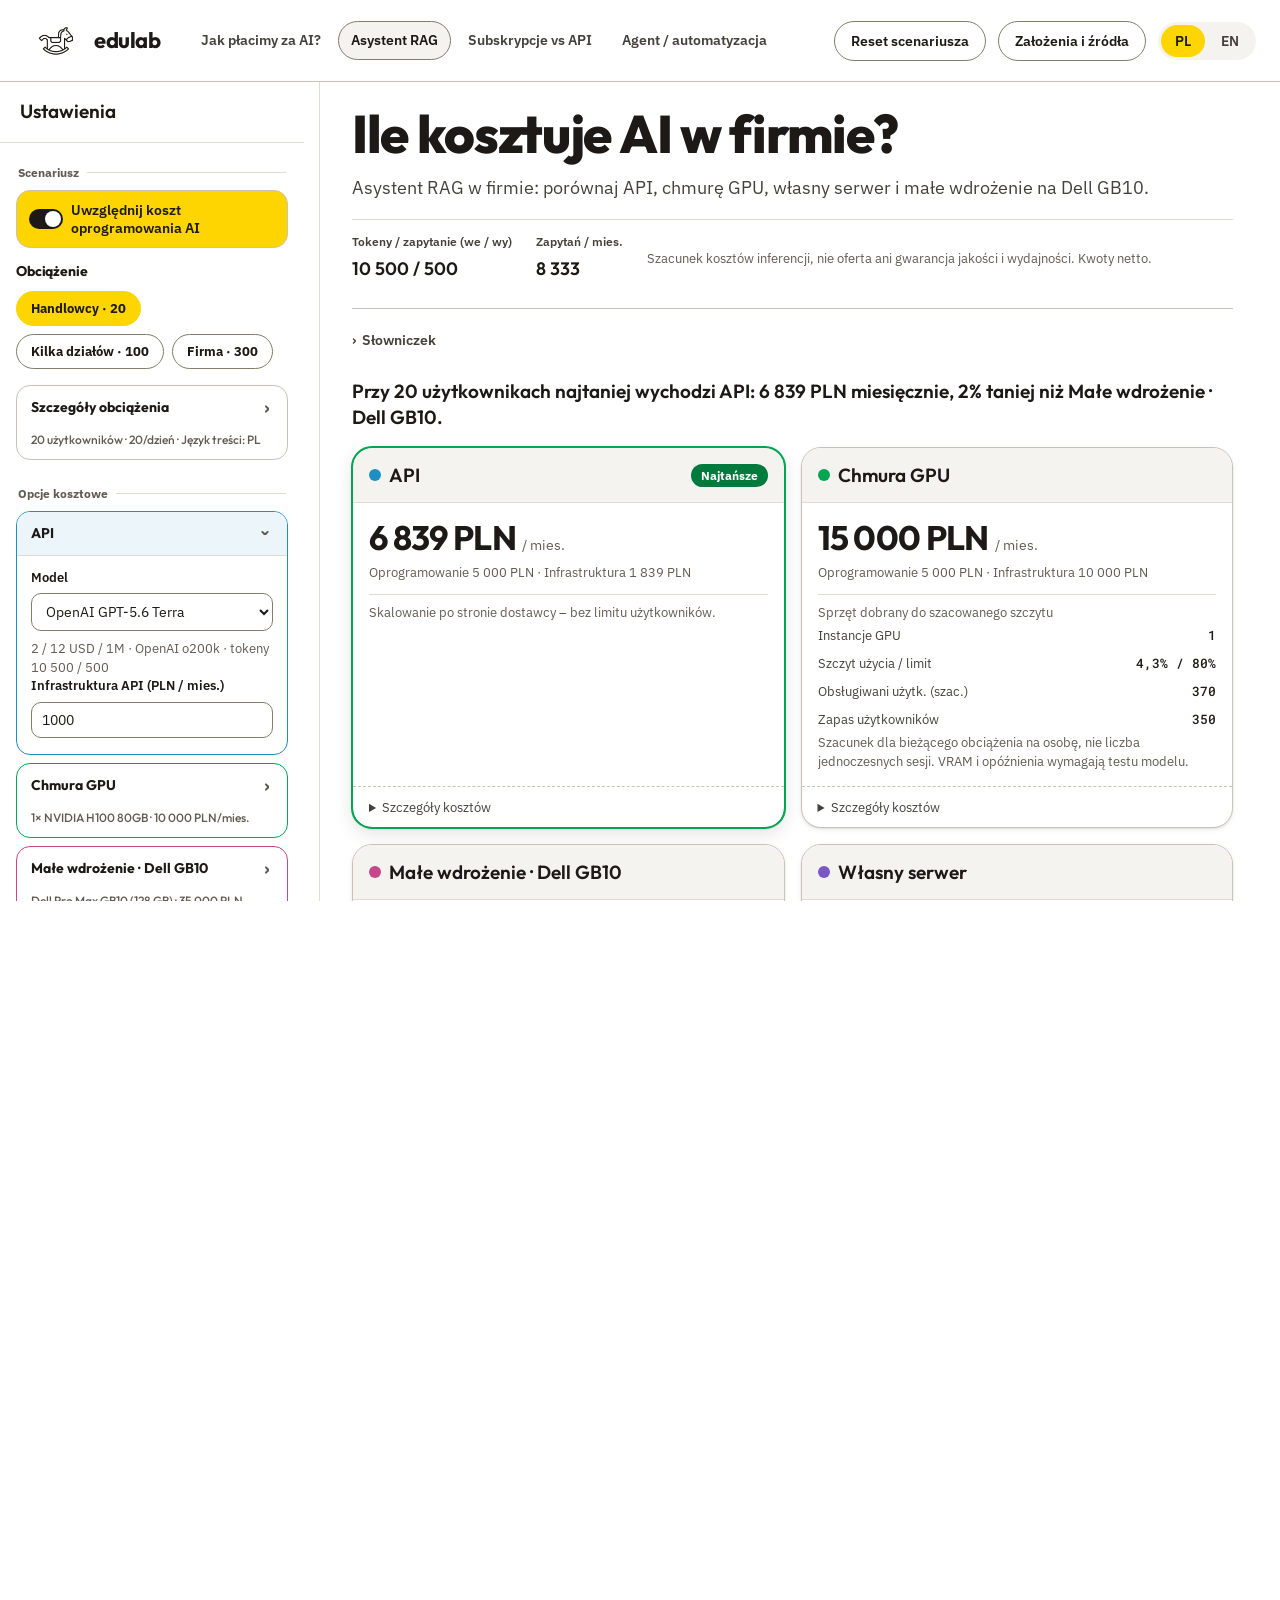
==== commit cda2aa87: "Merge branch 'main' into feature/price-update # Conflicts: #	README.md #	tests/sub-smoke.py" ====
--- a/index.html
+++ b/index.html
@@ -565,6 +565,7 @@
   <img class="edu-logo" alt="edulab" src="[data-uri]">
   <span class="edu-wordmark">edulab</span>
   <nav class="sub-nav" aria-label="Kalkulatory">
+    <a href="jak-placimy.html" data-nav="pay" data-t="navPay"></a>
     <a href="index.html" data-nav="rag" data-t="navRag" aria-current="page"></a>
     <a href="seats.html" data-nav="seats" data-t="navSeats"></a>
     <a href="agent.html" data-nav="agent" data-t="navAgent"></a>
@@ -1143,7 +1144,7 @@
   estimateNotice: 'Szacunek kosztów inferencji, nie oferta ani gwarancja jakości i wydajności. Kwoty netto.',
   cloudOps: 'Stała obsługa chmury / mies. (PLN)', ownReplace: 'Wymiana sprzętu co (mies.)',
   scenarioReset: 'Reset scenariusza',
-  navLabel: 'Kalkulatory', navRag: 'Asystent RAG', navSeats: 'Subskrypcje vs API', navAgent: 'Agent / automatyzacja',
+  navLabel: 'Kalkulatory', navPay: 'Jak płacimy za AI?', navRag: 'Asystent RAG', navSeats: 'Subskrypcje vs API', navAgent: 'Agent / automatyzacja',
   scenarioResetDone: 'Defaults restored.',
   invalidFieldsLead: 'Popraw pola:', resultsPaused: 'Wyniki wstrzymane.', invalidNumber: 'Podaj liczbę z zakresu {min}–{max}.', invalidInteger: 'Podaj liczbę całkowitą z zakresu {min}–{max}.',
   unavailable: 'Niedostępne', outputOver: 'Odpowiedź z rozumowaniem przekracza limit wyjścia modelu.',
@@ -1171,7 +1172,7 @@
   estimateNotice: 'Inference cost estimate, not a quote or a quality/capacity guarantee. Net amounts.',
   cloudOps: 'Fixed cloud support / month (PLN)', ownReplace: 'Replace hardware every (months)',
   scenarioReset: 'Reset scenario',
-  navLabel: 'Calculators', navRag: 'RAG assistant', navSeats: 'Seats vs API', navAgent: 'Agent / automation',
+  navLabel: 'Calculators', navPay: 'How we pay for AI', navRag: 'RAG assistant', navSeats: 'Seats vs API', navAgent: 'Agent / automation',
   scenarioResetDone: 'Settings reset. Price list retained.',
   invalidFieldsLead: 'Correct these fields:', resultsPaused: 'Results paused.', invalidNumber: 'Enter a number between {min} and {max}.', invalidInteger: 'Enter an integer between {min} and {max}.',
   unavailable: 'Unavailable', outputOver: 'Answer plus reasoning exceeds the model output limit.',
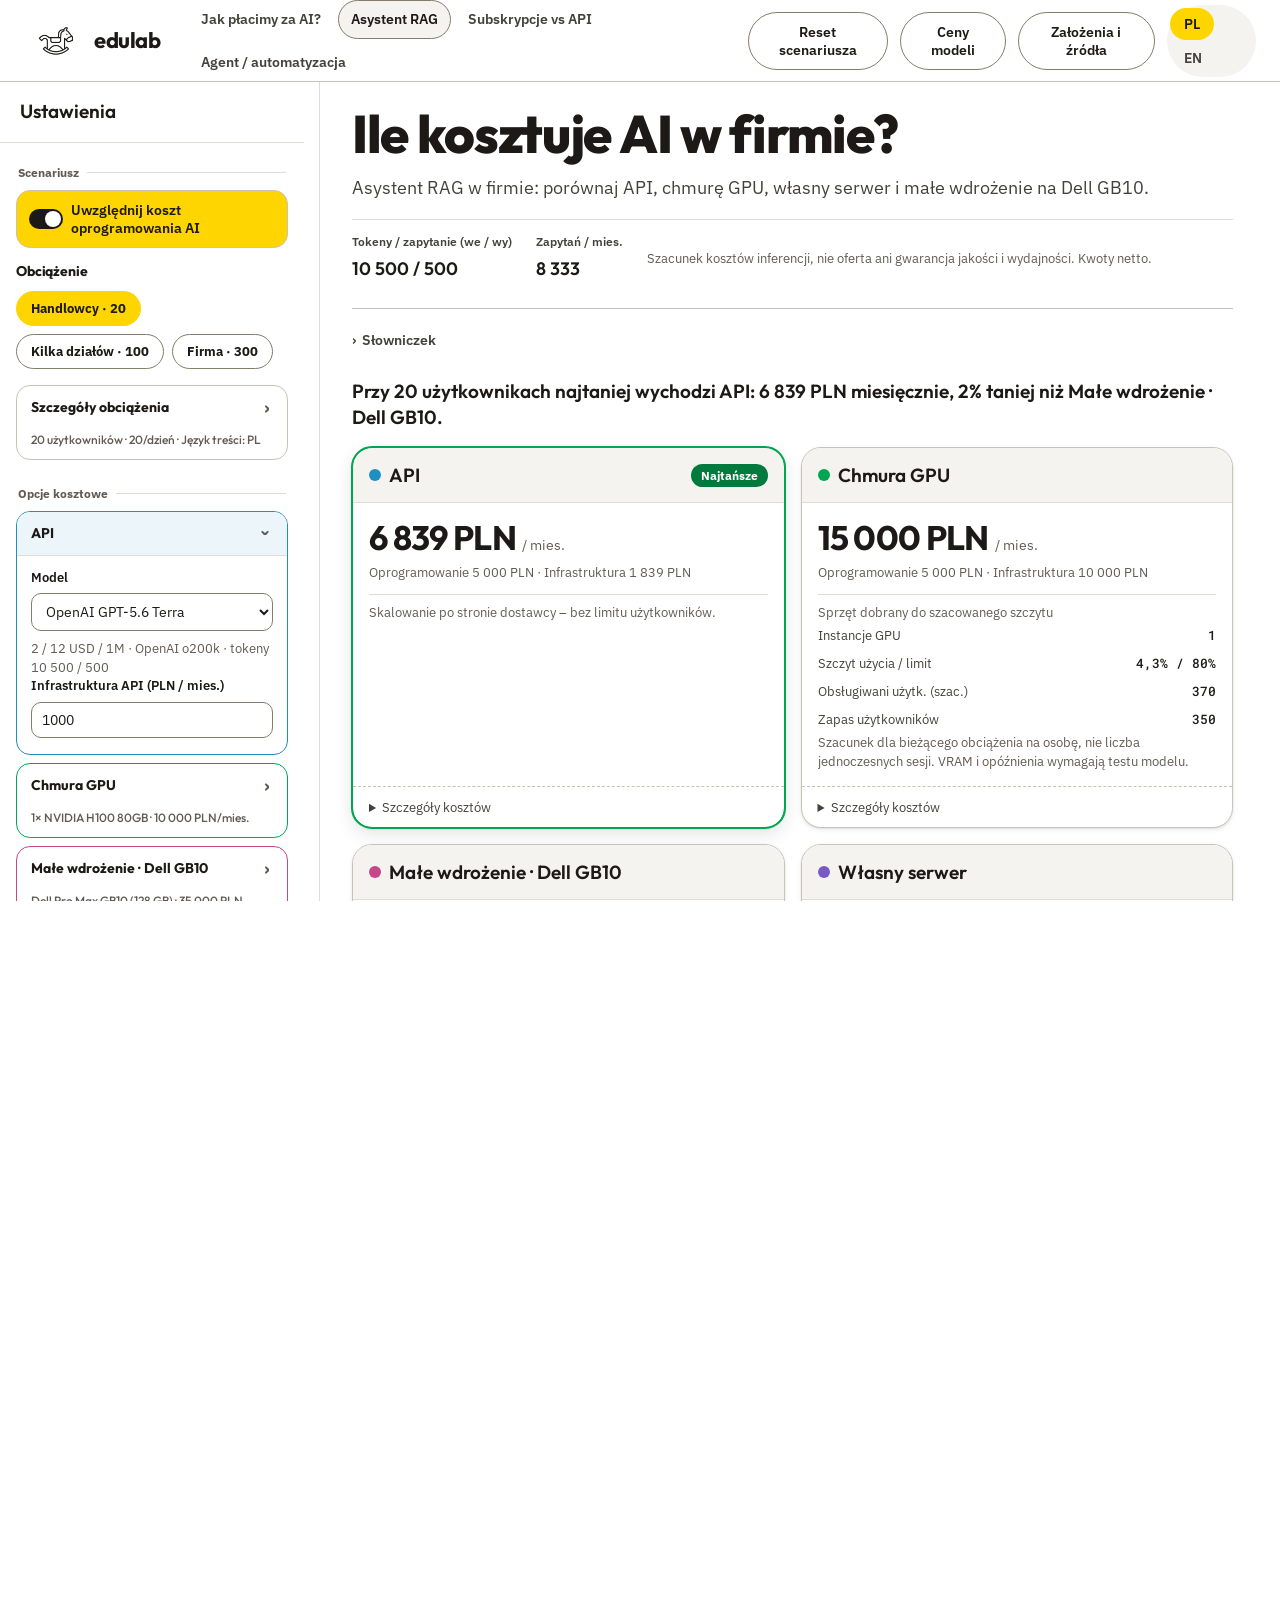
==== commit fb308560: "feat: Gemini 3.8 Flash as a built-in model; 'Ceny modeli' button in the RAG page header - gemini tok" ====
--- a/index.html
+++ b/index.html
@@ -573,6 +573,7 @@
   <span class="header-spacer"></span>
   <button type="button" class="ghost-btn" id="settingsToggle" aria-controls="settingsPanel" aria-expanded="false" data-t="settingsTitle"></button>
   <button type="button" class="ghost-btn" id="scenarioReset" data-t="scenarioReset"></button>
+  <button type="button" class="ghost-btn" id="pricesBtn" data-t="ppBtn"></button>
   <button type="button" class="ghost-btn js-assump" data-t="assumpBtn"></button>
   <div class="edu-seg" role="group" aria-label="Język / Language">
     <button type="button" data-lang="pl">PL</button>
@@ -891,6 +892,7 @@
 Anthropic Claude Fable 5.1,10,50,1000000,frontier,Stawka standardowa bez cache i Batch.,claude-fable-5-1,claudeNew,128000,true,,,,,,2026-09-13,https://platform.claude.com/docs/en/about-claude/pricing,anthropic/claude-fable-5.1
 DeepSeek V4.1 Flash,0.3,1.2,1000000,mini,Stawka standardowa bez cache i Batch.,deepseek-flash,deepseek,384000,false,,,,0.15,0.6,2026-09-13,https://api-docs.deepseek.com/quick_start/pricing/,deepseek/deepseek-v4.1-flash-1017
 DeepSeek V4 Pro 0813,1.32,3.96,1000000,frontier,Stawka standardowa bez cache i Batch.,deepseek-v4-pro,deepseek,384000,false,,,,0.66,1.98,2026-09-13,https://api-docs.deepseek.com/quick_start/pricing/,deepseek/deepseek-v4-pro-0813
+Google Gemini 3.8 Flash,0.75,3.75,1048576,mini,Stawka standardowa Google AI Studio bez cache i Batch.,gemini-3.8-flash,gemini,65536,false,,,,,,2026-11-06,https://ai.google.dev/gemini-api/docs/pricing,google/gemini-3.8-flash
 </script>
 <script src="sub/prices.js"></script>
 <script src="sub/prices-ui.js"></script>
@@ -907,6 +909,8 @@
   qwen:      { pl: 2.61, en: 1.46, label: 'Qwen3' },
   claude:    { pl: 2.32, en: 1.37, label: 'Claude (Haiku 4.5)' },
   claudeNew: { pl: 3.02, en: 1.78, label: 'Claude 4.7+ (+30%)' },
+  // Measured 2026-11-06: Gemini 3.8 Flash countTokens vs o200k on the same PL/EN UI copy (977 / 1159 words), scaled to the openai factors.
+  gemini:    { pl: 2.24, en: 1.46, label: 'Gemini 3.8 Flash' },
 };
 const BASE_FAMILY = 'openai';      // workload tokens are entered as OpenAI o200k tokens of Polish text
 const SELF_HOSTED_FAMILY = 'qwen';
@@ -2724,10 +2728,13 @@
   syncSettingsPanel();
   render();
   App.prices = PriceUI.mount({
-    trigger: $('priceUpdate'), t, lang: () => state.lang, getModels: () => state.models, statusEl: $('priceStatusLine'),
+    trigger: $('pricesBtn'), t, lang: () => state.lang, getModels: () => state.models, statusEl: $('priceStatusLine'),
     onApply: (next) => loadCsvText(PriceSync.updateCsvText(state.csvText, next), state.csvSource),
     onRestore: () => loadCsvText($('csvData').textContent, null),
   });
+  // The header button ("Ceny modeli", as on the other pages) opens the panel; the button in the price-list
+  // section opens the same panel.
+  $('priceUpdate').addEventListener('click', () => $('pricesBtn').click());
   if ('IntersectionObserver' in window) {
     const ticker = $('ticker');
     new IntersectionObserver((entries) => {
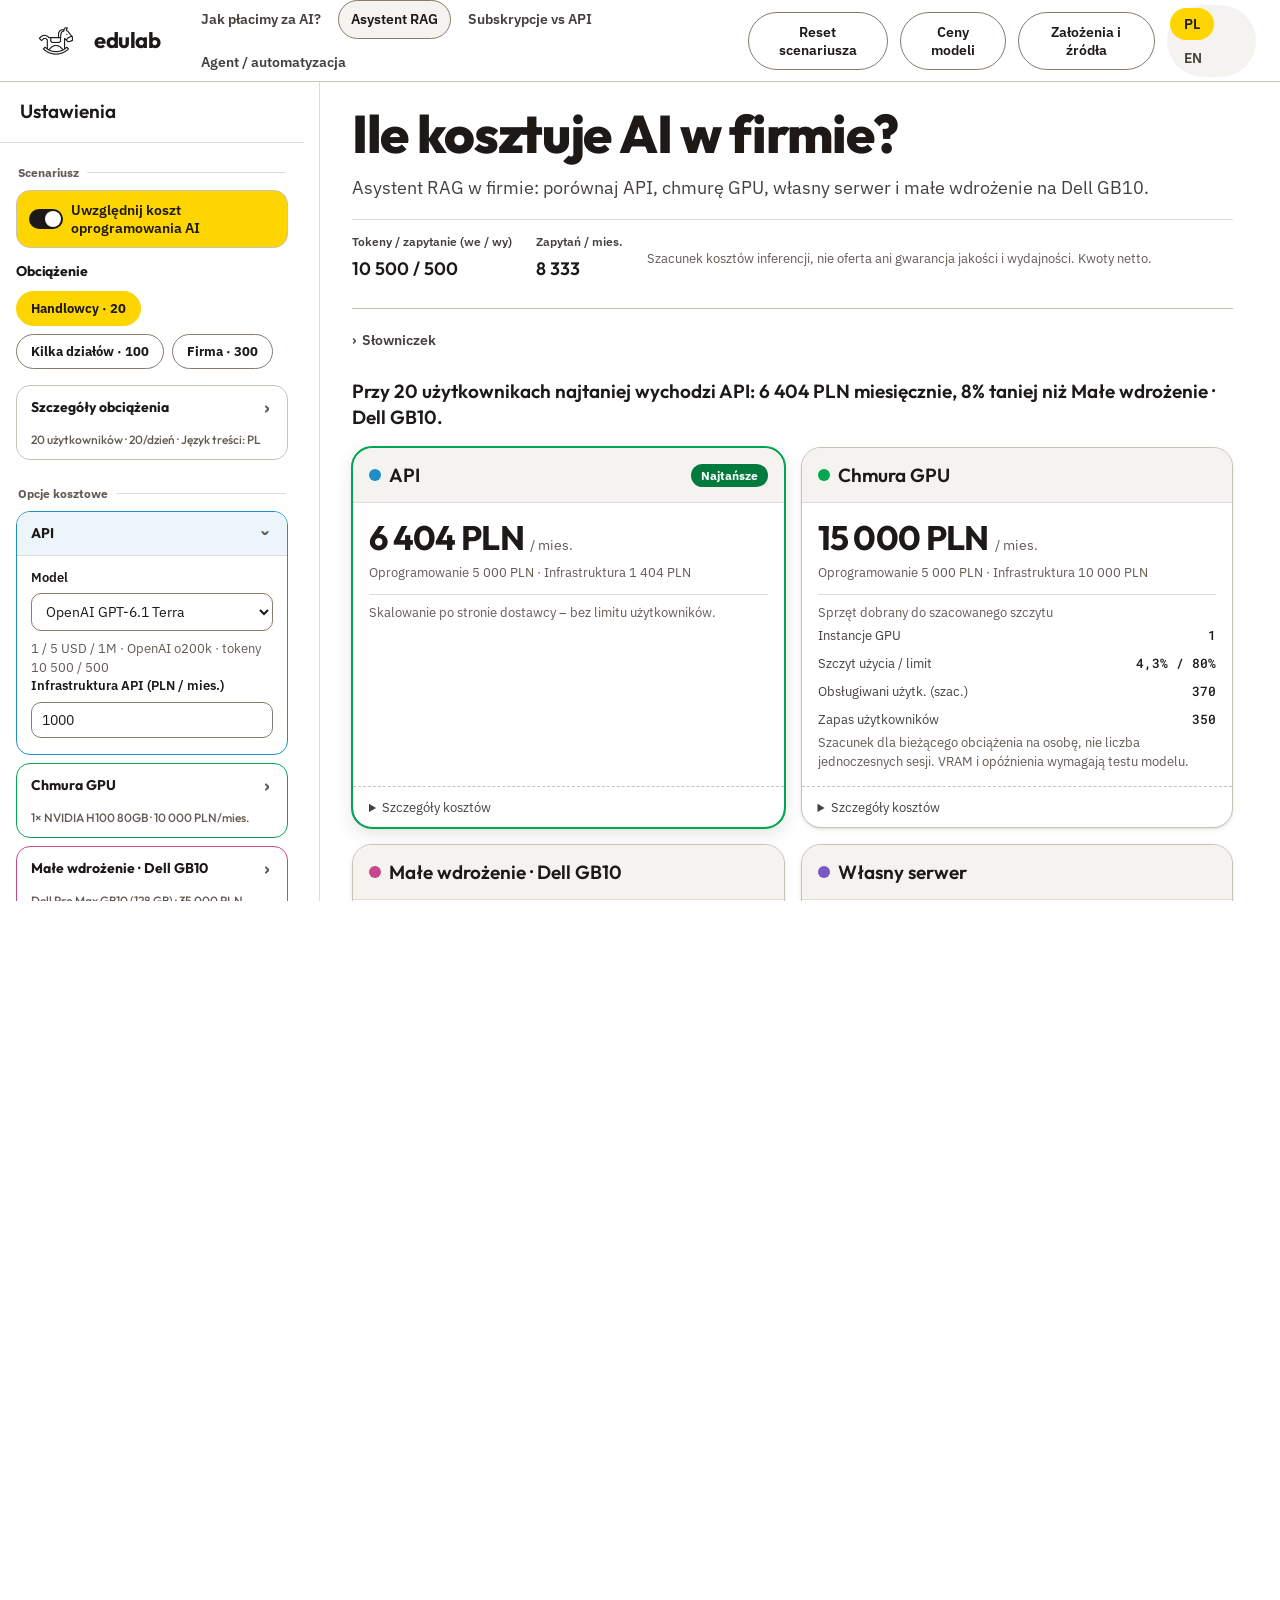
==== commit 74aa0023: "feat(models): built-in list is the 11 current models at creator prices (2026-11-06) index.html #csvD" ====
--- a/index.html
+++ b/index.html
@@ -882,17 +882,17 @@
 </main>
 
 <script id="csvData" type="text/csv">﻿nazwa,cena_wejscie_per_1M_USD,cena_wyjscie_per_1M_USD,okno_kontekstu,klasa,uwaga,id,family,max_output,always_thinks,tier_above,tier_input,tier_output,offpeak_input,offpeak_output,checked_at,source,openrouter_id
-OpenAI GPT-5.6 Luna,0.2,1.2,1050000,mini,Stawka standardowa bez cache i Batch.,gpt-5.6-luna,openai,128000,false,272000,0.4,1.8,,,2026-09-13,https://developers.openai.com/api/docs/pricing,openai/gpt-5.6-luna
-OpenAI GPT-5.6 Terra,2,12,1050000,mini,Stawka standardowa bez cache i Batch.,gpt-5.6-terra,openai,128000,false,272000,4,18,,,2026-09-13,https://developers.openai.com/api/docs/pricing,openai/gpt-5.6-terra
-OpenAI GPT-5.6 Sol,4,20,1050000,frontier,Stawka standardowa bez cache i Batch.,gpt-5.6-sol,openai,128000,false,272000,8,30,,,2026-09-13,https://developers.openai.com/api/docs/pricing,openai/gpt-5.6-sol
-OpenAI GPT-6 Astra,10,50,1050000,frontier,Stawka standardowa bez cache i Batch.,gpt-6-astra,openai,128000,true,272000,20,75,,,2026-09-13,https://developers.openai.com/api/docs/pricing,openai/gpt-6-astra
-Anthropic Claude Haiku 4.5,1,5,200000,mini,Stawka standardowa bez cache i Batch.,claude-haiku-4-5-20251001,claude,64000,false,,,,,,2026-09-13,https://platform.claude.com/docs/en/about-claude/pricing,anthropic/claude-haiku-4.5
-Anthropic Claude Sonnet 5,2,10,1000000,standard,Stawka standardowa bez cache i Batch.,claude-sonnet-5,claudeNew,128000,false,,,,,,2026-09-13,https://platform.claude.com/docs/en/about-claude/pricing,anthropic/claude-sonnet-5
-Anthropic Claude Opus 5,5,25,1000000,frontier,Stawka standardowa bez cache i Batch.,claude-opus-5,claudeNew,128000,false,,,,,,2026-09-13,https://platform.claude.com/docs/en/about-claude/pricing,anthropic/claude-opus-5
-Anthropic Claude Fable 5.1,10,50,1000000,frontier,Stawka standardowa bez cache i Batch.,claude-fable-5-1,claudeNew,128000,true,,,,,,2026-09-13,https://platform.claude.com/docs/en/about-claude/pricing,anthropic/claude-fable-5.1
-DeepSeek V4.1 Flash,0.3,1.2,1000000,mini,Stawka standardowa bez cache i Batch.,deepseek-flash,deepseek,384000,false,,,,0.15,0.6,2026-09-13,https://api-docs.deepseek.com/quick_start/pricing/,deepseek/deepseek-v4.1-flash-1017
-DeepSeek V4 Pro 0813,1.32,3.96,1000000,frontier,Stawka standardowa bez cache i Batch.,deepseek-v4-pro,deepseek,384000,false,,,,0.66,1.98,2026-09-13,https://api-docs.deepseek.com/quick_start/pricing/,deepseek/deepseek-v4-pro-0813
-Google Gemini 3.8 Flash,0.75,3.75,1048576,mini,Stawka standardowa Google AI Studio bez cache i Batch.,gemini-3.8-flash,gemini,65536,false,,,,,,2026-11-06,https://ai.google.dev/gemini-api/docs/pricing,google/gemini-3.8-flash
+OpenAI GPT-6 Luna,0.1,0.5,1050000,mini,"Cena twórcy, stawka standardowa bez cache i Batch.",gpt-6-luna,openai,128000,false,,,,,,2026-11-06,https://developers.openai.com/api/docs/pricing,openai/gpt-6-luna
+OpenAI GPT-6.1 Terra,1,5,1050000,mini,"Cena twórcy, stawka standardowa bez cache i Batch.",gpt-6.1-terra,openai,128000,false,,,,,,2026-11-06,https://developers.openai.com/api/docs/pricing,openai/gpt-6.1-terra
+OpenAI GPT-6.1 Sol,2,10,1050000,frontier,"Cena twórcy, stawka standardowa bez cache i Batch.",gpt-6.1-sol,openai,128000,false,,,,,,2026-11-06,https://developers.openai.com/api/docs/pricing,openai/gpt-6.1-sol
+OpenAI GPT-6 Astra,10,50,1050000,frontier,"Cena twórcy, stawka standardowa bez cache i Batch.",gpt-6-astra,openai,128000,true,,,,,,2026-11-06,https://developers.openai.com/api/docs/pricing,openai/gpt-6-astra
+Anthropic Claude Haiku 5.5,0.1,0.5,1000000,mini,"Cena twórcy; powyżej 100 000 tokenów promptu 0,50 / 2,50 USD.",claude-haiku-5-5,claudeNew,128000,false,100000,0.5,2.5,,,2026-11-06,https://platform.claude.com/docs/en/about-claude/pricing,anthropic/claude-haiku-5.5
+Anthropic Claude Sonnet 5.5,2,10,1000000,standard,"Cena twórcy, stawka standardowa bez cache i Batch.",claude-sonnet-5-5,claudeNew,128000,false,,,,,,2026-11-06,https://platform.claude.com/docs/en/about-claude/pricing,anthropic/claude-sonnet-5.5
+Anthropic Claude Opus 5.5,4,20,1000000,frontier,"Cena twórcy, stawka standardowa bez cache i Batch.",claude-opus-5-5,claudeNew,128000,false,,,,,,2026-11-06,https://platform.claude.com/docs/en/about-claude/pricing,anthropic/claude-opus-5.5
+Anthropic Claude Fable 5.1,10,50,1000000,frontier,"Cena twórcy, stawka standardowa bez cache i Batch.",claude-fable-5-1,claudeNew,128000,true,,,,,,2026-11-06,https://platform.claude.com/docs/en/about-claude/pricing,anthropic/claude-fable-5.1
+DeepSeek V4.1 Flash,0.3,1.2,1048576,mini,"Cena twórcy, stawka standardowa bez cache i Batch.",deepseek-flash,deepseek,393216,false,,,,0.15,0.6,2026-11-06,https://api-docs.deepseek.com/quick_start/pricing/,deepseek/deepseek-v4.1-flash-1017
+DeepSeek V4 Pro 0813,1.32,3.96,1048576,frontier,"Cena twórcy, stawka standardowa bez cache i Batch.",deepseek-v4-pro,deepseek,393216,false,,,,0.66,1.98,2026-11-06,https://api-docs.deepseek.com/quick_start/pricing/,deepseek/deepseek-v4-pro-0813
+Google Gemini 3.8 Flash,0.75,3.75,1048576,mini,"Cena promocyjna do 31.12.2026, od 1.01.2027 1,50 / 7,50 USD.",gemini-3.8-flash,gemini,65536,false,,,,,,2026-11-06,https://ai.google.dev/gemini-api/docs/pricing,google/gemini-3.8-flash
 </script>
 <script src="sub/prices.js"></script>
 <script src="sub/prices-ui.js"></script>
@@ -925,7 +925,7 @@
 const SMALL_BASELINE = 1147.3262222222222; // Dell GB10 at scenario S1: 35 000 / 36 + 240 W × 24 h × 30.4 d × 1 PLN/kWh
 const DEFAULTS = {
   ...PRESETS.S1, chunks: 5, chunkTok: 2000, promptTok: 500, outTok: 500, docLang: 'pl', workDays: 250, workHours: 8,
-  model: 'OpenAI GPT-5.6 Terra', apiOps: 1000, fx: 3.73, offPeak: false, thinking: false, softwareOn: true, thinkMult: 3,
+  model: 'OpenAI GPT-6.1 Terra', apiOps: 1000, fx: 3.73, offPeak: false, thinking: false, softwareOn: true, thinkMult: 3,
   cloudGpu: '1× NVIDIA H100 80GB', cloudPrice: 10000, cloudOps: 0, cloudMode: '247', cloudPrefill: 10000, cloudDecode: 1500,
   ownGpu: '1× RTX PRO 6000 96GB', ownCapex: 250000, ownAmort: 36, ownReplace: 36, ownOps: 0, ownPower: 900, kwh: 1.0, ownPrefill: 10000, ownDecode: 1500,
   smallGpu: 'Dell Pro Max GB10 (128 GB)', smallCapex: 35000, smallAmort: 36, smallReplace: 36, smallOps: 0, smallPower: 240, smallPrefill: 3000, smallDecode: 250, smallMaxUsers: 100, smallRecommendFrom: 50,
@@ -1724,7 +1724,8 @@
 
 function regressionFixtureModels() {
   return [
-    { name: 'Regression Terra', id: 'regression-terra', family: 'openai', pin: 2, pout: 12, ctx: 1050000, maxOutput: 128000, alwaysThinks: false, tier: { above: 272000, pin: 4, pout: 18 }, offPeak: null },
+    { name: 'Regression Terra', id: 'regression-terra', family: 'openai', pin: 1, pout: 5, ctx: 1050000, maxOutput: 128000, alwaysThinks: false, tier: null, offPeak: null },
+    { name: 'Regression Haiku', id: 'regression-haiku', family: 'claudeNew', pin: 0.1, pout: 0.5, ctx: 1000000, maxOutput: 128000, alwaysThinks: false, tier: { above: 100000, pin: 0.5, pout: 2.5 }, offPeak: null },
     { name: 'Regression Fable', id: 'regression-fable', family: 'claudeNew', pin: 10, pout: 50, ctx: 1000000, maxOutput: 128000, alwaysThinks: true, tier: null, offPeak: null },
   ];
 }
@@ -1765,7 +1766,9 @@
 }
 function runRegressionChecks(models = []) {
   const sourceModels = Array.isArray(models) && models.length ? models : regressionFixtureModels();
-  const terra = sourceModels.find((item) => item.id === 'gpt-5.6-terra' || item.id === 'regression-terra') || sourceModels[0];
+  const terra = sourceModels.find((item) => item.id === 'gpt-6.1-terra' || item.id === 'regression-terra') || sourceModels[0];
+  // The long-context threshold is checked on the first model with a tier (built-in: Claude Haiku 5.5, above 100K).
+  const tiered = sourceModels.find((item) => item.tier) || regressionFixtureModels().find((item) => item.tier);
   const fable = sourceModels.find((item) => item.id === 'claude-fable-5-1' || item.id === 'regression-fable') || sourceModels[0];
   const s = { ...DEFAULTS, model: terra.name, cloudOps: 0, ownReplace: DEFAULTS.ownAmort, smallReplace: DEFAULTS.smallAmort };
   const checks = [];
@@ -1774,7 +1777,7 @@
     const api = apiCost(terra, s);
     const cloud = cloudCost(s);
     const own = ownCost(s);
-    add('baseline API', Math.abs(api.monthly - 839.25) < 1e-6, api.monthly.toFixed(6));
+    add('baseline API', Math.abs(api.monthly - 404.0833333333334) < 1e-6, api.monthly.toFixed(6));
     add('baseline cloud', Math.abs(cloud.monthly - 10000) < 1e-6, cloud.monthly.toFixed(6));
     add('baseline own', Math.abs(own.monthly - 7601.084444444445) < 1e-6, own.monthly.toFixed(6));
     const small = smallCost(s);
@@ -1789,9 +1792,9 @@
     const below = computeResults({ ...s, users: s.smallRecommendFrom - 1 }, sourceModels), from = computeResults({ ...s, users: s.smallRecommendFrom }, sourceModels);
     const nextCheapest = ['api', 'cloud', 'own'].filter((key) => from[key].eligible !== false).sort((a, b) => from[a].monthly - from[b].monthly)[0];
     add('Dell GB10 recommendation', below.winner === 'small' && below.recommended === null && from.winner === 'small' && from.recommended === nextCheapest && from.recommended !== 'small', `${below.recommended} / ${from.recommended}`);
-    const exact = apiCost(terra, { ...s, chunks: 1, chunkTok: 272000, promptTok: 0, outTok: 0 });
-    const above = apiCost(terra, { ...s, chunks: 1, chunkTok: 272001, promptTok: 0, outTok: 0 });
-    add('long-context threshold', exact.tiered === false && above.tiered === true, `${exact.pin}/${above.pin}`);
+    const exact = modelRates(tiered, s, tiered.tier.above);
+    const above = modelRates(tiered, s, tiered.tier.above + 1);
+    add('long-context threshold', exact.tiered === false && above.tiered === true && above.pin === tiered.tier.pin, `${tiered.name}: ${exact.pin}/${above.pin}`);
     add('Fable reasoning', fable.alwaysThinks === true && modelThinks(fable, { ...s, thinking: false }), String(fable.alwaysThinks));
     const workCloud = cloudCost({ ...s, cloudMode: 'work', cloudOps: 700 });
     add('fixed cloud support', Math.abs(workCloud.monthly - (workCloud.gpuMonthly + 700)) < 1e-9, workCloud.monthly.toFixed(6));
@@ -2164,10 +2167,10 @@
     ]},
     { title: P('API', 'API'), rows: [
       [P('Cennik', 'Price list'), String(state.models.length) + ' ' + P('modeli', 'models'),
-        P('Stawki standardowe, bez założenia cache i Batch, sprawdzone 14.09.2026. Cache zależy od dostawcy, hit rate i zgodności prefiksu; Batch jest trybem asynchronicznym, więc nie zakładamy rabatu dla interaktywnego RAG.', 'Standard rates, without assuming cache or Batch, checked on 14 Sep 2026. Caching depends on the provider, hit rate and prefix match; Batch is asynchronous, so we do not assume a discount for interactive RAG.'), 'openai'],
+        P('Ceny twórców modeli, stawki standardowe, bez założenia cache i Batch, sprawdzone 6.11.2026. Cache zależy od dostawcy, hit rate i zgodności prefiksu; Batch jest trybem asynchronicznym, więc nie zakładamy rabatu dla interaktywnego RAG.', 'Model creators\' standard rates, without assuming cache or Batch, checked on 6 Nov 2026. Caching depends on the provider, hit rate and prefix match; Batch is asynchronous, so we do not assume a discount for interactive RAG.'), 'openai'],
       [P('Infrastruktura API', 'API infrastructure'), now(money(s.apiOps, 0) + P(' / mies.', ' / month')), P('Stały miesięczny koszt infrastruktury wokół API (hosting aplikacji, baza wektorowa, sieć). Edytowalna wartość scenariusza.', 'Fixed monthly cost of the infrastructure around the API (app hosting, vector store, networking). Editable scenario value.')],
       [P('Kurs USD/PLN', 'USD/PLN rate'), now(fmtNum(s.fx, 2)), P('Źródło zewnętrzne sprawdzone 14.09.2026; kurs w polu jest edytowalną wartością scenariusza.', 'External source checked on 14 Sep 2026; the field is an editable scenario value.'), 'nbp'],
-      [P('Długi kontekst', 'Long context'), 'OpenAI > 272K', P('Powyżej progu droższa stawka dla całego żądania.', 'Above the threshold the whole request uses a higher rate.')],
+      [P('Długi kontekst', 'Long context'), state.models.filter((m) => m.tier).map((m) => m.name + ' > ' + fmtNum(m.tier.above / 1000) + 'K').join(' · ') || P('brak progów', 'no thresholds'), P('Powyżej progu droższa stawka dla całego żądania.', 'Above the threshold the whole request uses a higher rate.')],
       [P('DeepSeek', 'DeepSeek'), P('szczyt pon.–pt. 01–04 i 06–10 UTC', 'peak Mon–Fri 01–04 and 06–10 UTC'), P('Połowa ceny poza szczytem, tylko gdy w ustawieniach zaawansowanych włączono „DeepSeek poza szczytem”.', 'Half price off-peak, only when “DeepSeek off-peak” is enabled in the advanced settings.'), 'deepseek'],
     ]},
     { title: P('Chmura GPU', 'Cloud GPU'), rows: [
@@ -2425,7 +2428,6 @@
   computeResults(values, models);
   return { values, models, csvText: parsed.csvText, csvSource: parsed.csvSource };
 }
-
 function persistScenario() {
   if (Object.keys(validateState(state)).length || App.invalidFields.size) return false;
   try { localStorage.setItem(LS_SCENARIO, JSON.stringify(serializeScenario(state))); return true; } catch (_) { return false; }
